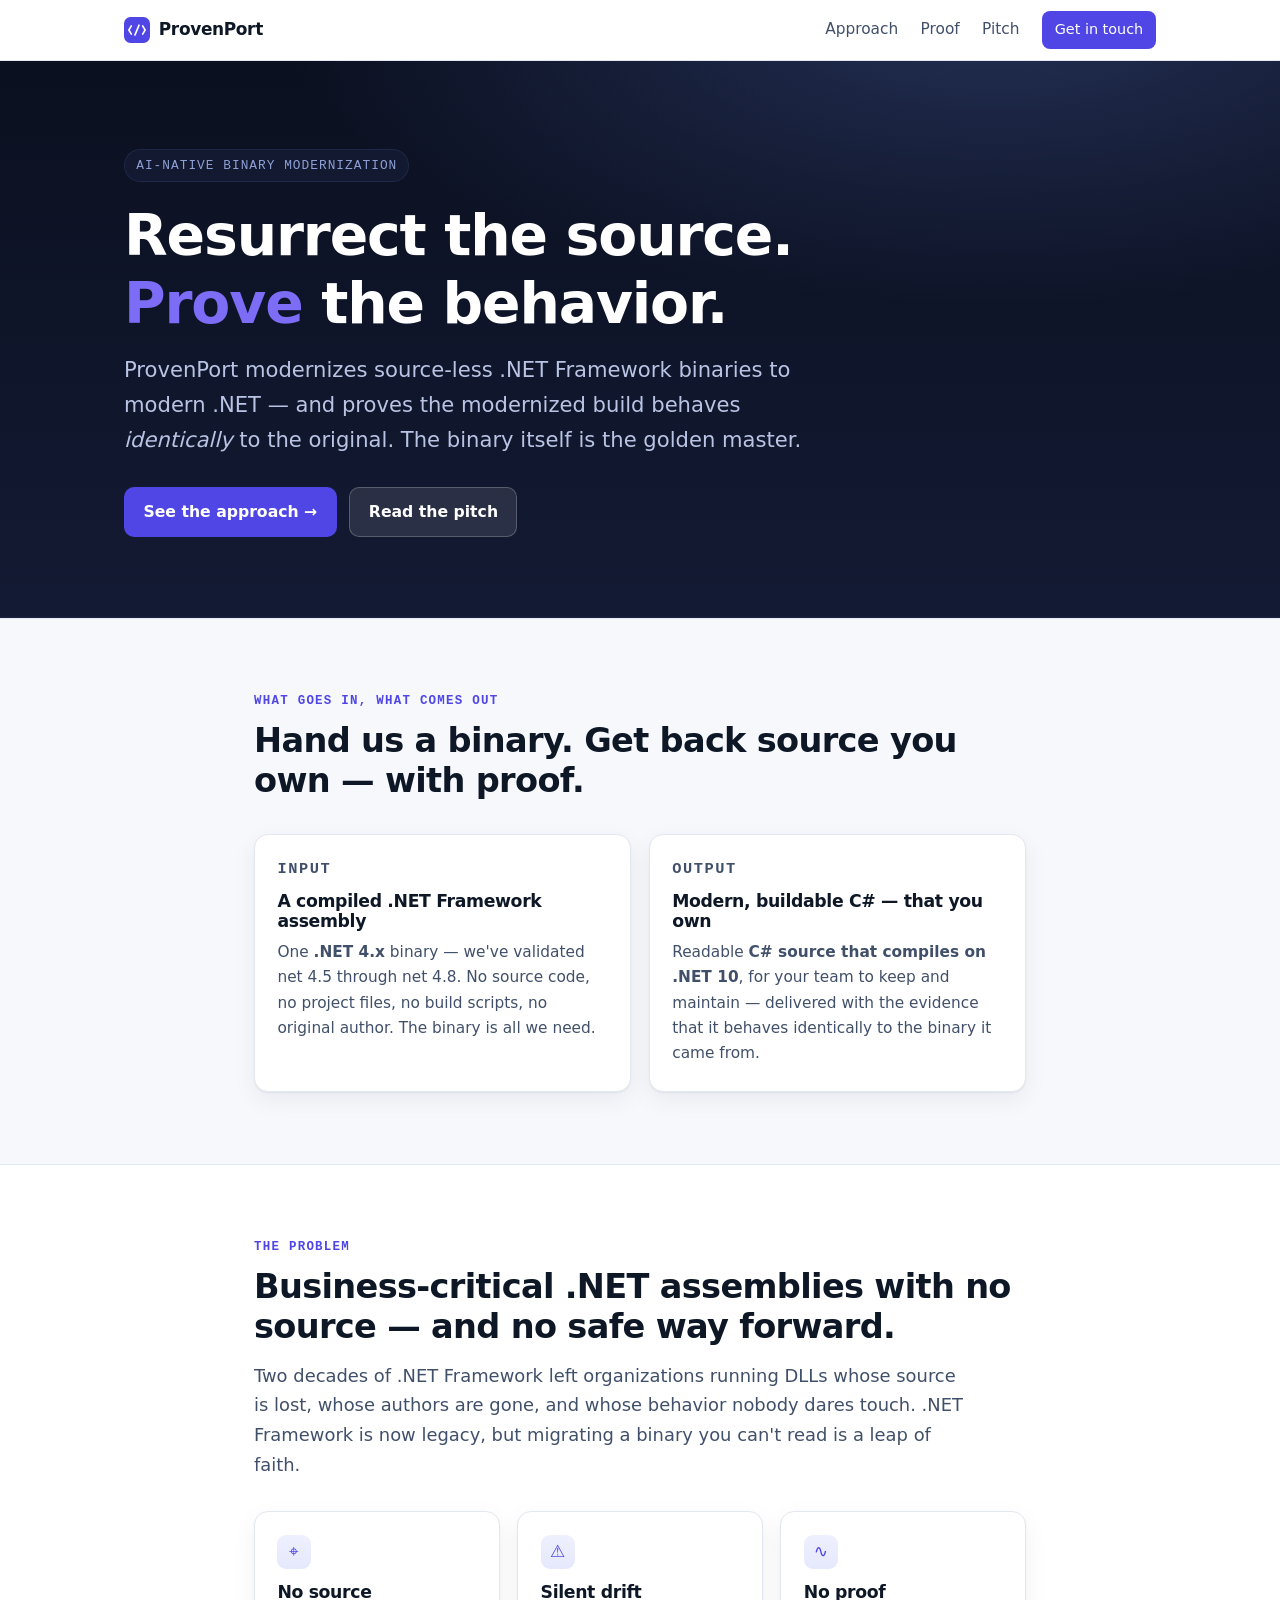
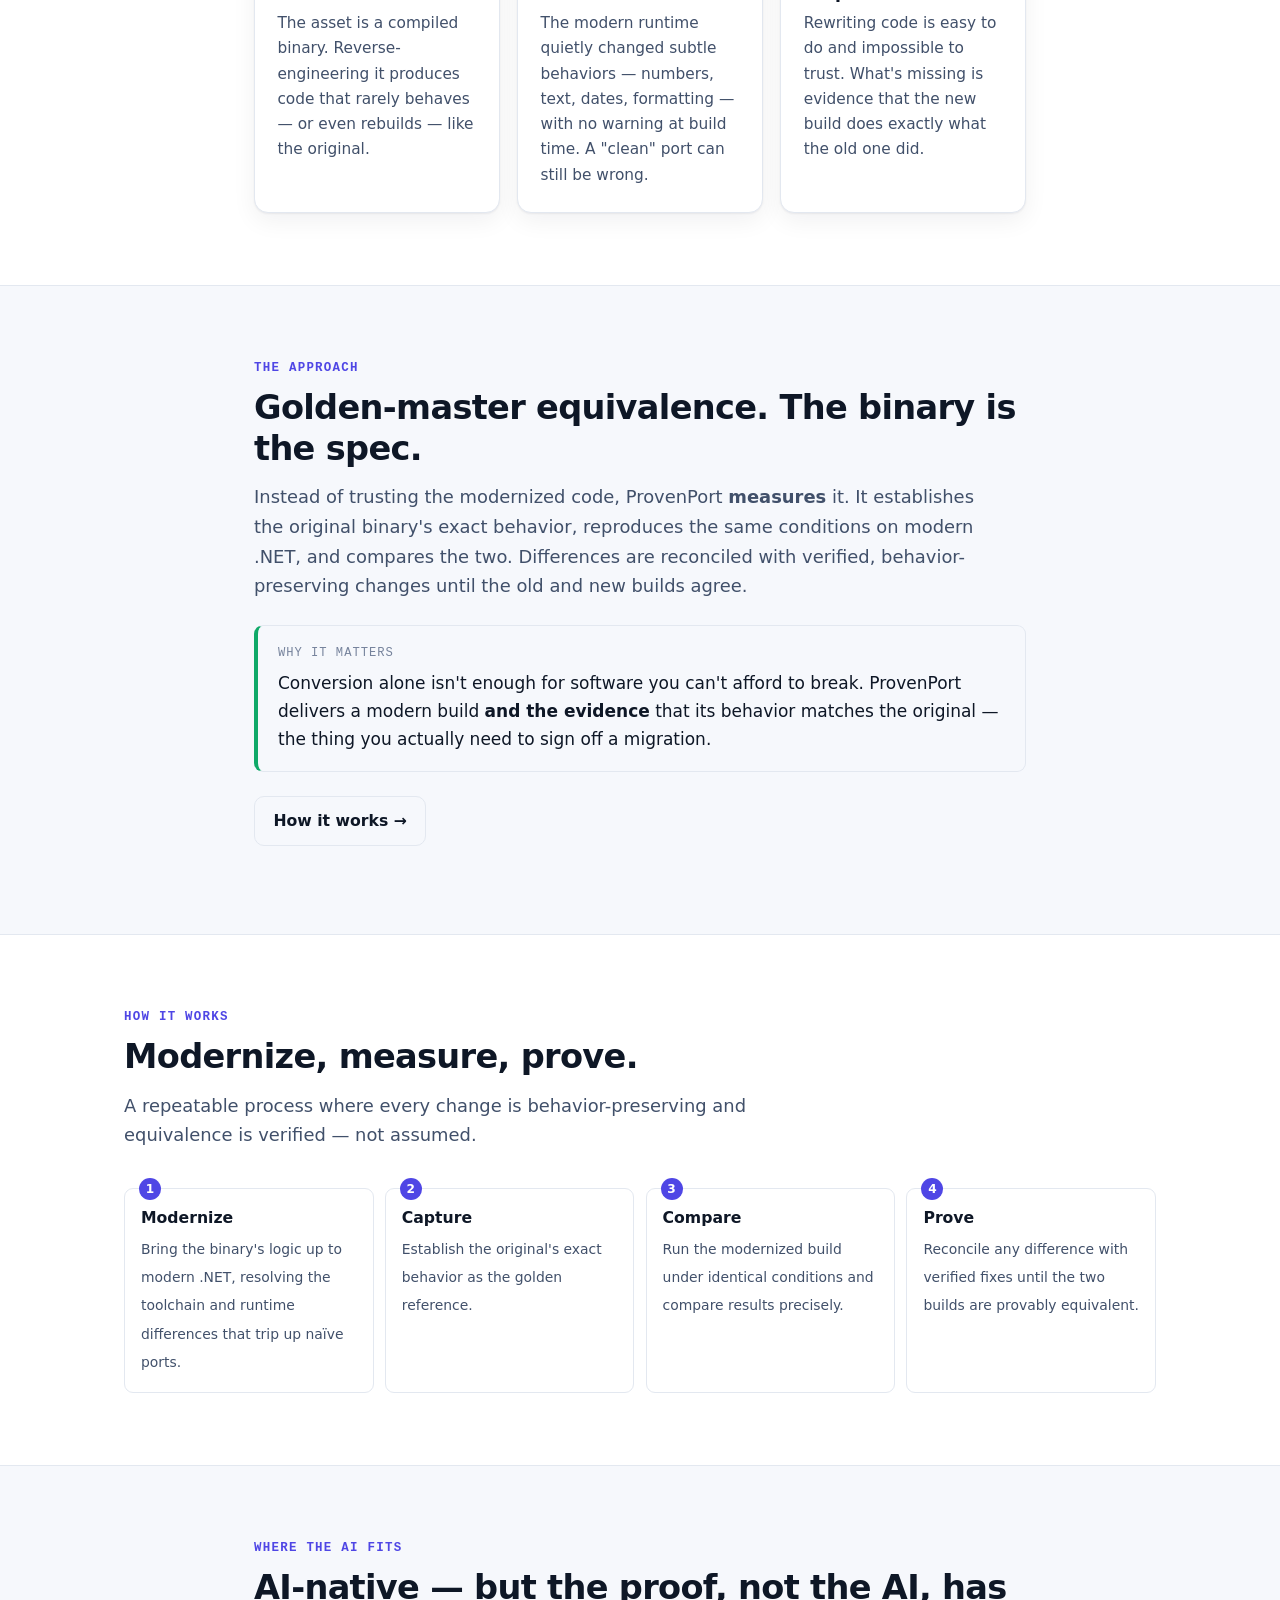
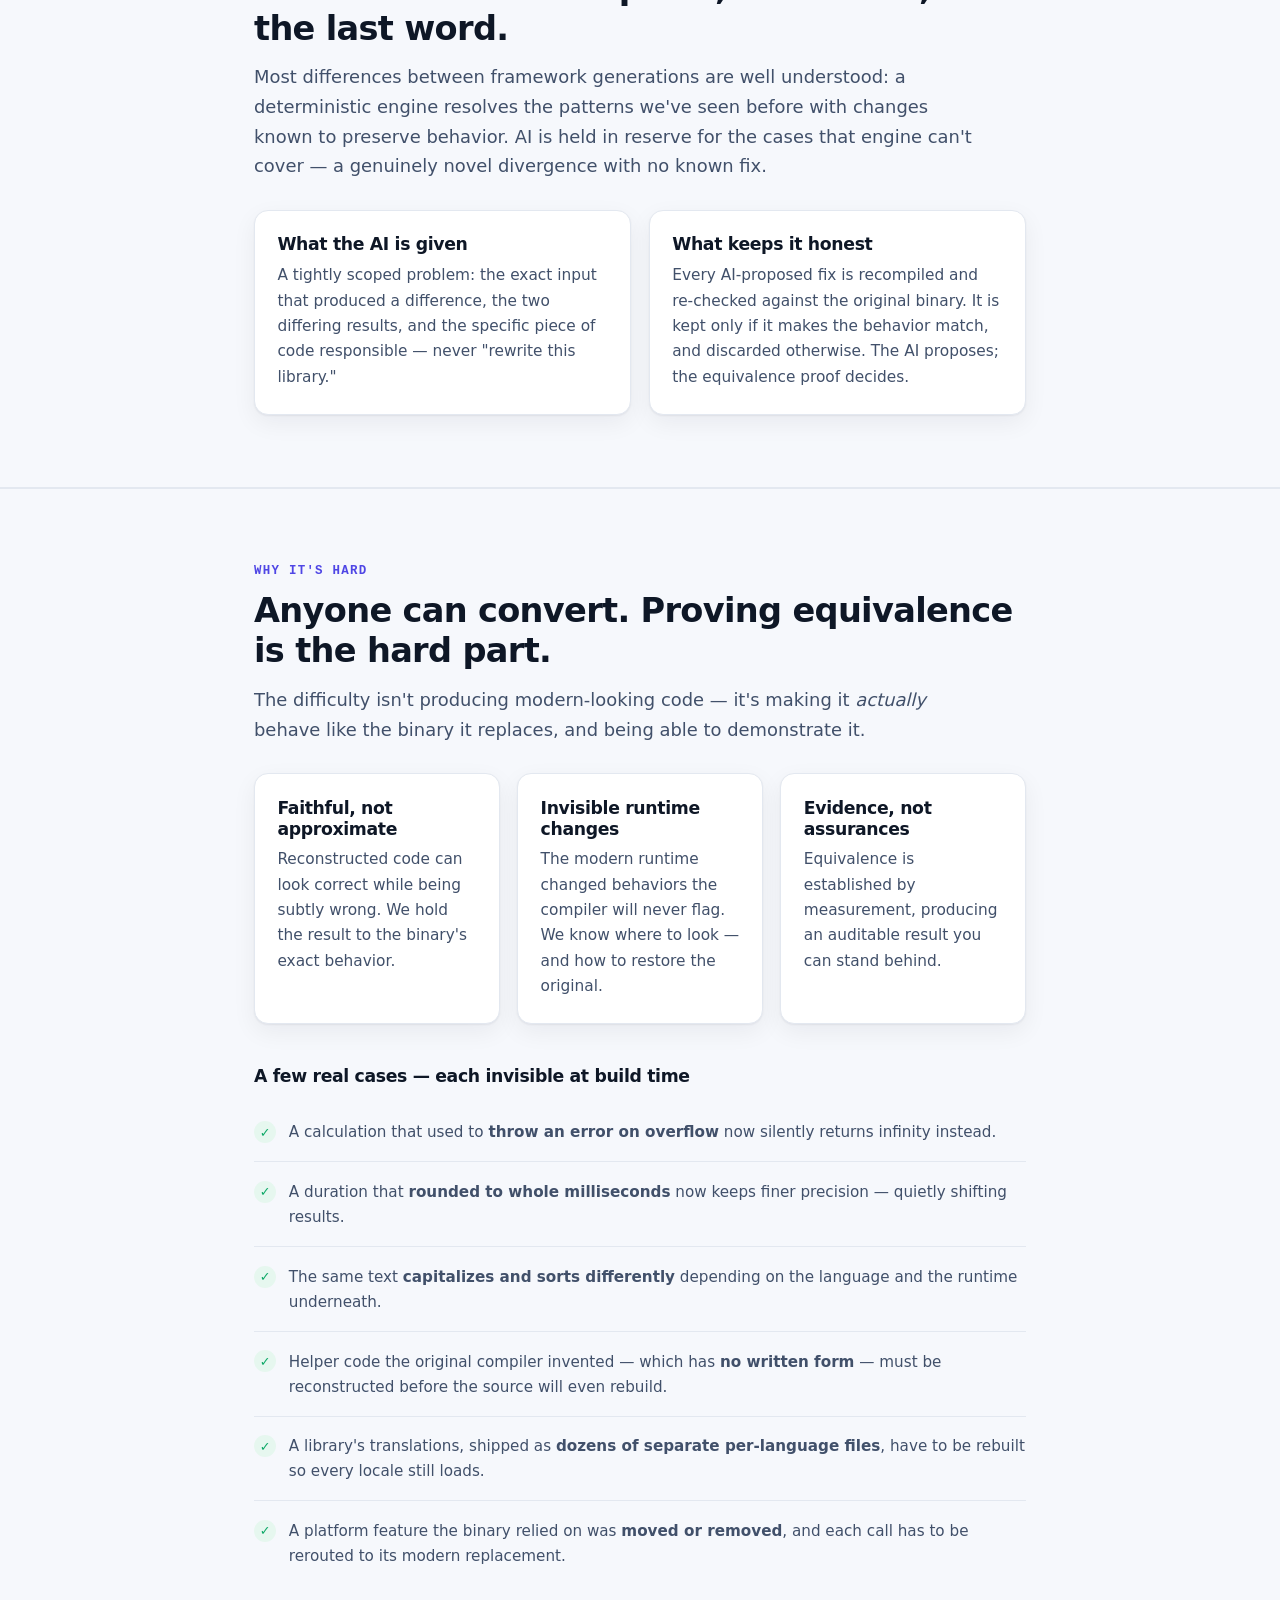
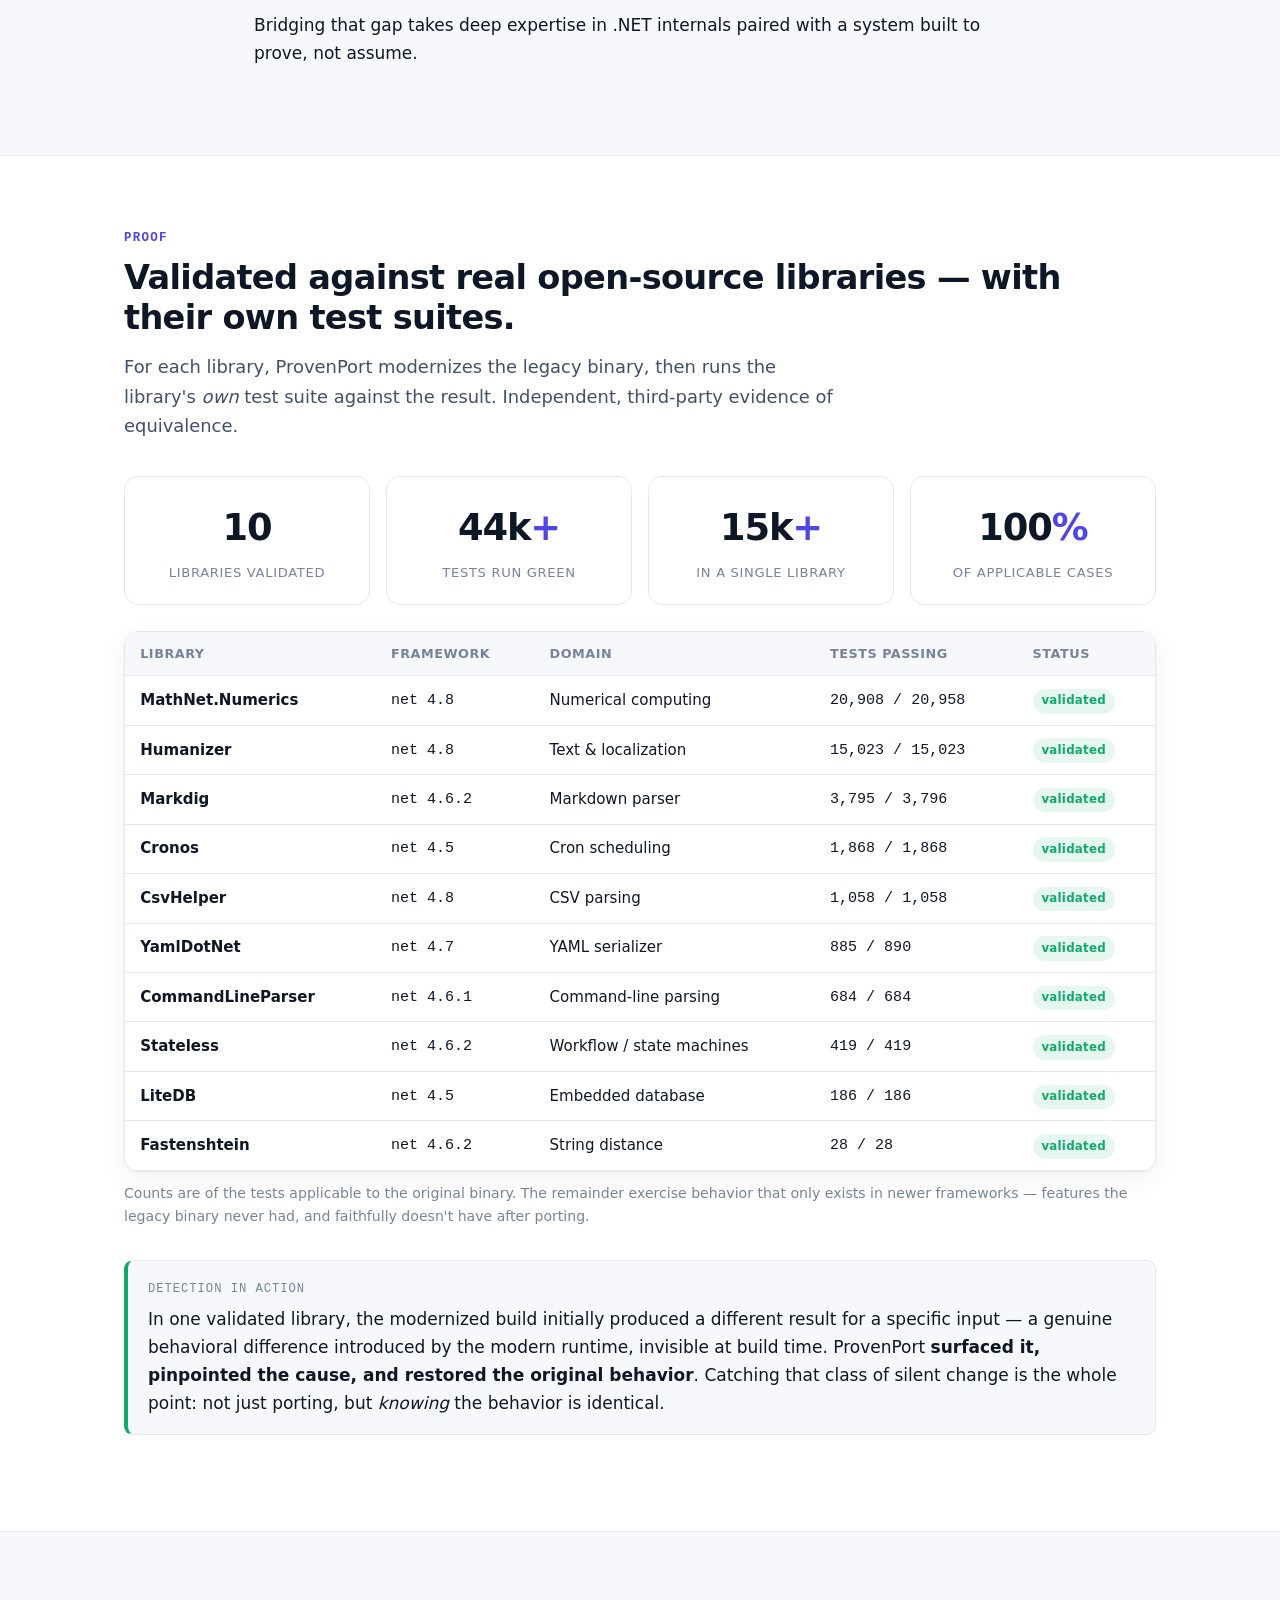
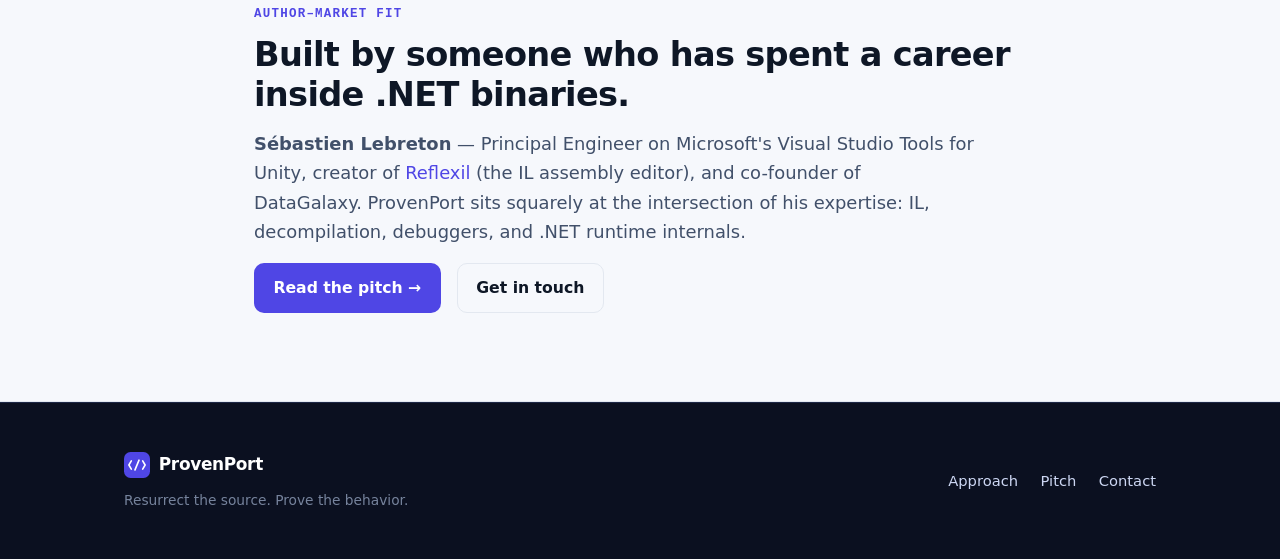
==== index.html @ 25e6a059 "Docs: explain input vs output, the AI's role, framework column, more 'why it's hard' examples - New " ====
<!DOCTYPE html>
<html lang="en">
<head>
<meta charset="utf-8">
<meta name="viewport" content="width=device-width, initial-scale=1">
<title>ProvenPort — modernize source-less .NET binaries, and prove the behavior</title>
<meta name="description" content="ProvenPort modernizes source-less .NET Framework binaries to modern .NET and proves the result behaves identically to the original — treating the binary as the golden master.">
<link rel="stylesheet" href="assets/style.css">
<link rel="icon" href="data:image/svg+xml,<svg xmlns='http://www.w3.org/2000/svg' viewBox='0 0 32 32'><rect width='32' height='32' rx='8' fill='%234f46e5'/><path d='M9 11l-3 5 3 5M23 11l3 5-3 5M13.5 22l5-12' stroke='white' stroke-width='2' fill='none' stroke-linecap='round' stroke-linejoin='round'/></svg>">
</head>
<body>

<nav class="nav"><div class="wrap nav-in">
  <a class="brand" href="index.html">
    <svg class="mark" viewBox="0 0 32 32" aria-hidden="true"><rect width="32" height="32" rx="8" fill="#4f46e5"/><path d="M9 11l-3 5 3 5M23 11l3 5-3 5M13.5 22l5-12" stroke="white" stroke-width="2" fill="none" stroke-linecap="round" stroke-linejoin="round"/></svg>
    ProvenPort
  </a>
  <div class="nav-links">
    <a href="approach.html" class="hide-sm">Approach</a>
    <a href="index.html#proof">Proof</a>
    <a href="pitch.html">Pitch</a>
    <a class="btn-sm" href="mailto:hello@provenport.ai">Get in touch</a>
  </div>
</div></nav>

<header class="hero"><div class="wrap">
  <span class="eyebrow">AI-native binary modernization</span>
  <h1>Resurrect the source.<br><span class="tag">Prove</span> the behavior.</h1>
  <p class="lede">ProvenPort modernizes source-less .NET Framework binaries to modern .NET — and proves the modernized build behaves <em>identically</em> to the original. The binary itself is the golden master.</p>
  <div class="cta">
    <a class="btn" href="approach.html">See the approach →</a>
    <a class="btn btn-ghost" href="pitch.html">Read the pitch</a>
  </div>
</div></header>

<!-- INPUT / OUTPUT -->
<section class="tint" id="io"><div class="wrap narrow">
  <p class="kicker">What goes in, what comes out</p>
  <h2>Hand us a binary. Get back source you own — with proof.</h2>
  <div class="grid cols-2" style="margin-top:2rem">
    <div class="card">
      <p class="kicker" style="margin:0 0 .5rem">Input</p>
      <h3>A compiled .NET Framework assembly</h3>
      <p>One <strong>.NET 4.x</strong> binary — we've validated net&nbsp;4.5 through net&nbsp;4.8. No source code, no project files, no build scripts, no original author. The binary is all we need.</p>
    </div>
    <div class="card">
      <p class="kicker" style="margin:0 0 .5rem">Output</p>
      <h3>Modern, buildable C# — that you own</h3>
      <p>Readable <strong>C# source that compiles on .NET&nbsp;10</strong>, for your team to keep and maintain — delivered with the evidence that it behaves identically to the binary it came from.</p>
    </div>
  </div>
</div></section>

<!-- PROBLEM -->
<section id="problem"><div class="wrap narrow">
  <p class="kicker">The problem</p>
  <h2>Business-critical .NET assemblies with no source — and no safe way forward.</h2>
  <p class="section-lede">Two decades of .NET Framework left organizations running DLLs whose source is lost, whose authors are gone, and whose behavior nobody dares touch. .NET Framework is now legacy, but migrating a binary you can't read is a leap of faith.</p>
  <div class="grid cols-3" style="margin-top:2rem">
    <div class="card"><div class="ic">⌖</div><h3>No source</h3><p>The asset is a compiled binary. Reverse-engineering it produces code that rarely behaves — or even rebuilds — like the original.</p></div>
    <div class="card"><div class="ic">⚠</div><h3>Silent drift</h3><p>The modern runtime quietly changed subtle behaviors — numbers, text, dates, formatting — with no warning at build time. A "clean" port can still be wrong.</p></div>
    <div class="card"><div class="ic">∿</div><h3>No proof</h3><p>Rewriting code is easy to do and impossible to trust. What's missing is evidence that the new build does exactly what the old one did.</p></div>
  </div>
</div></section>

<!-- APPROACH -->
<section class="tint" id="approach"><div class="wrap narrow">
  <p class="kicker">The approach</p>
  <h2>Golden-master equivalence. The binary is the spec.</h2>
  <p class="section-lede">Instead of trusting the modernized code, ProvenPort <strong>measures</strong> it. It establishes the original binary's exact behavior, reproduces the same conditions on modern .NET, and compares the two. Differences are reconciled with verified, behavior-preserving changes until the old and new builds agree.</p>
  <div class="callout proven">
    <div class="lbl">Why it matters</div>
    <p class="mb0">Conversion alone isn't enough for software you can't afford to break. ProvenPort delivers a modern build <strong>and the evidence</strong> that its behavior matches the original — the thing you actually need to sign off a migration.</p>
  </div>
  <p style="margin-top:1.4rem"><a class="btn secondary" href="approach.html">How it works →</a></p>
</div></section>

<!-- HOW IT WORKS (conceptual) -->
<section id="how"><div class="wrap">
  <p class="kicker">How it works</p>
  <h2>Modernize, measure, prove.</h2>
  <p class="section-lede">A repeatable process where every change is behavior-preserving and equivalence is verified — not assumed.</p>
  <div class="pipe" style="margin-top:2.4rem">
    <div class="step"><b>Modernize</b><span>Bring the binary's logic up to modern .NET, resolving the toolchain and runtime differences that trip up naïve ports.</span></div>
    <div class="step"><b>Capture</b><span>Establish the original's exact behavior as the golden reference.</span></div>
    <div class="step"><b>Compare</b><span>Run the modernized build under identical conditions and compare results precisely.</span></div>
    <div class="step"><b>Prove</b><span>Reconcile any difference with verified fixes until the two builds are provably equivalent.</span></div>
  </div>
</div></section>

<!-- WHERE AI FITS -->
<section class="tint" id="ai"><div class="wrap narrow">
  <p class="kicker">Where the AI fits</p>
  <h2>AI-native — but the proof, not the AI, has the last word.</h2>
  <p class="section-lede">Most differences between framework generations are well understood: a deterministic engine resolves the patterns we've seen before with changes known to preserve behavior. AI is held in reserve for the cases that engine can't cover — a genuinely novel divergence with no known fix.</p>
  <div class="grid cols-2" style="margin-top:1.8rem">
    <div class="card"><h3>What the AI is given</h3><p>A tightly scoped problem: the exact input that produced a difference, the two differing results, and the specific piece of code responsible — never "rewrite this library."</p></div>
    <div class="card"><h3>What keeps it honest</h3><p>Every AI-proposed fix is recompiled and re-checked against the original binary. It is kept only if it makes the behavior match, and discarded otherwise. The AI proposes; the equivalence proof decides.</p></div>
  </div>
</div></section>

<!-- WHY HARD -->
<section class="tint" id="edge"><div class="wrap narrow">
  <p class="kicker">Why it's hard</p>
  <h2>Anyone can convert. Proving equivalence is the hard part.</h2>
  <p class="section-lede">The difficulty isn't producing modern-looking code — it's making it <em>actually</em> behave like the binary it replaces, and being able to demonstrate it.</p>
  <div class="grid cols-3" style="margin-top:1.8rem">
    <div class="card"><h3>Faithful, not approximate</h3><p>Reconstructed code can look correct while being subtly wrong. We hold the result to the binary's exact behavior.</p></div>
    <div class="card"><h3>Invisible runtime changes</h3><p>The modern runtime changed behaviors the compiler will never flag. We know where to look — and how to restore the original.</p></div>
    <div class="card"><h3>Evidence, not assurances</h3><p>Equivalence is established by measurement, producing an auditable result you can stand behind.</p></div>
  </div>

  <h3 style="margin-top:2.6rem;font-size:1.08rem">A few real cases — each invisible at build time</h3>
  <div style="margin-top:1rem">
    <div class="feat"><div class="tick">✓</div><div><p>A calculation that used to <strong>throw an error on overflow</strong> now silently returns infinity instead.</p></div></div>
    <div class="feat"><div class="tick">✓</div><div><p>A duration that <strong>rounded to whole milliseconds</strong> now keeps finer precision — quietly shifting results.</p></div></div>
    <div class="feat"><div class="tick">✓</div><div><p>The same text <strong>capitalizes and sorts differently</strong> depending on the language and the runtime underneath.</p></div></div>
    <div class="feat"><div class="tick">✓</div><div><p>Helper code the original compiler invented — which has <strong>no written form</strong> — must be reconstructed before the source will even rebuild.</p></div></div>
    <div class="feat"><div class="tick">✓</div><div><p>A library's translations, shipped as <strong>dozens of separate per-language files</strong>, have to be rebuilt so every locale still loads.</p></div></div>
    <div class="feat"><div class="tick">✓</div><div><p>A platform feature the binary relied on was <strong>moved or removed</strong>, and each call has to be rerouted to its modern replacement.</p></div></div>
  </div>

  <p style="margin-top:1.6rem">Bridging that gap takes deep expertise in .NET internals paired with a system built to prove, not assume.</p>
</div></section>

<!-- PROOF -->
<section id="proof"><div class="wrap">
  <p class="kicker">Proof</p>
  <h2>Validated against real open-source libraries — with their own test suites.</h2>
  <p class="section-lede">For each library, ProvenPort modernizes the legacy binary, then runs the library's <em>own</em> test suite against the result. Independent, third-party evidence of equivalence.</p>

  <div class="stats" style="margin:2.2rem 0 1.6rem">
    <div class="stat"><div class="n">10</div><div class="l">libraries validated</div></div>
    <div class="stat"><div class="n">44k<span class="u">+</span></div><div class="l">tests run green</div></div>
    <div class="stat"><div class="n">15k<span class="u">+</span></div><div class="l">in a single library</div></div>
    <div class="stat"><div class="n">100<span class="u">%</span></div><div class="l">of applicable cases</div></div>
  </div>

  <div class="table-wrap">
    <table>
      <thead><tr><th>Library</th><th>Framework</th><th>Domain</th><th>Tests passing</th><th>Status</th></tr></thead>
      <tbody>
        <tr><td><b>MathNet.Numerics</b></td><td class="num">net 4.8</td><td>Numerical computing</td><td class="num">20,908 / 20,958</td><td><span class="badge ok">validated</span></td></tr>
        <tr><td><b>Humanizer</b></td><td class="num">net 4.8</td><td>Text &amp; localization</td><td class="num">15,023 / 15,023</td><td><span class="badge ok">validated</span></td></tr>
        <tr><td><b>Markdig</b></td><td class="num">net 4.6.2</td><td>Markdown parser</td><td class="num">3,795 / 3,796</td><td><span class="badge ok">validated</span></td></tr>
        <tr><td><b>Cronos</b></td><td class="num">net 4.5</td><td>Cron scheduling</td><td class="num">1,868 / 1,868</td><td><span class="badge ok">validated</span></td></tr>
        <tr><td><b>CsvHelper</b></td><td class="num">net 4.8</td><td>CSV parsing</td><td class="num">1,058 / 1,058</td><td><span class="badge ok">validated</span></td></tr>
        <tr><td><b>YamlDotNet</b></td><td class="num">net 4.7</td><td>YAML serializer</td><td class="num">885 / 890</td><td><span class="badge ok">validated</span></td></tr>
        <tr><td><b>CommandLineParser</b></td><td class="num">net 4.6.1</td><td>Command-line parsing</td><td class="num">684 / 684</td><td><span class="badge ok">validated</span></td></tr>
        <tr><td><b>Stateless</b></td><td class="num">net 4.6.2</td><td>Workflow / state machines</td><td class="num">419 / 419</td><td><span class="badge ok">validated</span></td></tr>
        <tr><td><b>LiteDB</b></td><td class="num">net 4.5</td><td>Embedded database</td><td class="num">186 / 186</td><td><span class="badge ok">validated</span></td></tr>
        <tr><td><b>Fastenshtein</b></td><td class="num">net 4.6.2</td><td>String distance</td><td class="num">28 / 28</td><td><span class="badge ok">validated</span></td></tr>
      </tbody>
    </table>
  </div>
  <p class="muted" style="font-size:.88rem;margin-top:.7rem">Counts are of the tests applicable to the original binary. The remainder exercise behavior that only exists in newer frameworks — features the legacy binary never had, and faithfully doesn't have after porting.</p>

  <div class="callout proven" style="margin-top:2rem">
    <div class="lbl">Detection in action</div>
    <p class="mb0">In one validated library, the modernized build initially produced a different result for a specific input — a genuine behavioral difference introduced by the modern runtime, invisible at build time. ProvenPort <strong>surfaced it, pinpointed the cause, and restored the original behavior</strong>. Catching that class of silent change is the whole point: not just porting, but <em>knowing</em> the behavior is identical.</p>
  </div>
</div></section>

<!-- AUTHOR -->
<section class="tint" id="author"><div class="wrap narrow">
  <p class="kicker">Author–market fit</p>
  <h2>Built by someone who has spent a career inside .NET binaries.</h2>
  <p class="section-lede"><strong>Sébastien Lebreton</strong> — Principal Engineer on Microsoft's Visual Studio Tools for Unity, creator of <a href="https://github.com/sailro/Reflexil">Reflexil</a> (the IL assembly editor), and co-founder of DataGalaxy. ProvenPort sits squarely at the intersection of his expertise: IL, decompilation, debuggers, and .NET runtime internals.</p>
  <p><a class="btn" href="pitch.html">Read the pitch →</a> &nbsp; <a class="btn secondary" href="mailto:hello@provenport.ai">Get in touch</a></p>
</div></section>

<footer><div class="wrap foot-in">
  <div>
    <a class="brand" href="index.html"><svg class="mark" viewBox="0 0 32 32" aria-hidden="true"><rect width="32" height="32" rx="8" fill="#4f46e5"/><path d="M9 11l-3 5 3 5M23 11l3 5-3 5M13.5 22l5-12" stroke="white" stroke-width="2" fill="none" stroke-linecap="round" stroke-linejoin="round"/></svg>ProvenPort</a>
    <p class="muted" style="margin:.6rem 0 0;font-size:.86rem">Resurrect the source. Prove the behavior.</p>
  </div>
  <div style="display:flex;gap:1.4rem">
    <a href="approach.html">Approach</a>
    <a href="pitch.html">Pitch</a>
    <a href="mailto:hello@provenport.ai">Contact</a>
  </div>
</div></footer>

</body>
</html>
---- assets/style.css ----
/* ProvenPort — static site design system. No external dependencies. */
:root {
  --ink: #0e1726;
  --ink-soft: #41506a;
  --ink-faint: #76839c;
  --line: #e3e8f0;
  --bg: #ffffff;
  --bg-tint: #f6f8fc;
  --bg-deep: #0b1020;
  --bg-deep-2: #131a33;
  --brand: #4f46e5;
  --brand-2: #7c6cf6;
  --proven: #0fa968;
  --proven-soft: #e6f7ef;
  --warn: #b9701b;
  --radius: 14px;
  --radius-sm: 9px;
  --maxw: 1080px;
  --mono: ui-monospace, "SFMono-Regular", "SF Mono", Menlo, Consolas, "Liberation Mono", monospace;
  --sans: system-ui, -apple-system, "Segoe UI", Roboto, Helvetica, Arial, sans-serif;
  --shadow: 0 1px 2px rgba(14,23,38,.06), 0 8px 24px rgba(14,23,38,.06);
}

* { box-sizing: border-box; }
html { scroll-behavior: smooth; -webkit-text-size-adjust: 100%; }
body {
  margin: 0; background: var(--bg); color: var(--ink);
  font-family: var(--sans); font-size: 17px; line-height: 1.65;
  -webkit-font-smoothing: antialiased; text-rendering: optimizeLegibility;
}
a { color: var(--brand); text-decoration: none; }
a:hover { text-decoration: underline; }
h1, h2, h3, h4 { line-height: 1.2; letter-spacing: -.02em; color: var(--ink); }
h2 { font-size: clamp(1.5rem, 3.2vw, 2.1rem); margin: 0 0 .4em; }
h3 { font-size: 1.22rem; margin: 2rem 0 .5em; }
p { margin: 0 0 1rem; }
code { font-family: var(--mono); font-size: .9em; background: var(--bg-tint); padding: .12em .4em; border-radius: 6px; border: 1px solid var(--line); }
pre { font-family: var(--mono); background: var(--bg-deep); color: #dce3f7; padding: 1.1rem 1.25rem; border-radius: var(--radius-sm); overflow-x: auto; font-size: .86rem; line-height: 1.6; }
pre code { background: none; border: none; padding: 0; color: inherit; }
hr { border: none; border-top: 1px solid var(--line); margin: 3rem 0; }
.wrap { max-width: var(--maxw); margin: 0 auto; padding: 0 24px; }
.narrow { max-width: 820px; }

/* Nav */
.nav {
  position: sticky; top: 0; z-index: 50; background: rgba(255,255,255,.86);
  backdrop-filter: saturate(180%) blur(10px); border-bottom: 1px solid var(--line);
}
.nav-in { display: flex; align-items: center; gap: 1.5rem; height: 60px; }
.brand { display: flex; align-items: center; gap: .55rem; font-weight: 700; letter-spacing: -.02em; color: var(--ink); font-size: 1.06rem; }
.brand:hover { text-decoration: none; }
.brand .mark { width: 26px; height: 26px; flex: none; }
.nav-links { margin-left: auto; display: flex; gap: 1.4rem; align-items: center; font-size: .96rem; }
.nav-links a { color: var(--ink-soft); font-weight: 500; }
.nav-links a:hover { color: var(--ink); text-decoration: none; }
.nav-links .btn-sm { color: #fff; }
@media (max-width: 720px) { .nav-links a.hide-sm { display: none; } }

/* Buttons */
.btn { display: inline-flex; align-items: center; gap: .5rem; background: var(--brand); color: #fff; font-weight: 600; font-size: .98rem; padding: .7rem 1.15rem; border-radius: 10px; border: 1px solid transparent; transition: transform .08s ease, box-shadow .2s; }
.btn:hover { text-decoration: none; transform: translateY(-1px); box-shadow: 0 6px 18px rgba(79,70,229,.32); }
.btn.secondary { background: transparent; color: var(--ink); border-color: var(--line); }
.btn.secondary:hover { box-shadow: var(--shadow); }
.btn-sm { padding: .42rem .8rem; font-size: .9rem; border-radius: 8px; background: var(--brand); color: #fff; font-weight: 600; }
.btn-ghost { background: rgba(255,255,255,.1); border: 1px solid rgba(255,255,255,.22); color: #fff; }
.btn-ghost:hover { background: rgba(255,255,255,.18); }

/* Hero */
.hero { background: radial-gradient(1200px 500px at 78% -10%, #243056 0%, transparent 60%), linear-gradient(180deg, var(--bg-deep) 0%, var(--bg-deep-2) 100%); color: #e8edfb; padding: 5.5rem 0 5rem; border-bottom: 1px solid #1d2745; }
.hero h1 { color: #fff; font-size: clamp(2.2rem, 5.4vw, 3.55rem); margin: 0 0 1rem; }
.hero .lede { font-size: clamp(1.05rem, 2.3vw, 1.32rem); color: #b9c4e4; max-width: 680px; margin: 0 0 1.8rem; }
.hero .cta { display: flex; gap: .8rem; flex-wrap: wrap; }
.eyebrow { display: inline-block; font-family: var(--mono); font-size: .8rem; letter-spacing: .08em; text-transform: uppercase; color: #8ea0d6; border: 1px solid #2b386180; background: #18203c80; padding: .3rem .7rem; border-radius: 100px; margin-bottom: 1.2rem; }
.hero .tag { color: var(--brand-2); }

/* Sections */
section { padding: 4.5rem 0; }
section.tint { background: var(--bg-tint); border-top: 1px solid var(--line); border-bottom: 1px solid var(--line); }
.kicker { font-family: var(--mono); font-size: .78rem; letter-spacing: .1em; text-transform: uppercase; color: var(--brand); margin: 0 0 .6rem; font-weight: 600; }
.section-lede { font-size: 1.12rem; color: var(--ink-soft); max-width: 720px; }

/* Cards / grids */
.grid { display: grid; gap: 1.1rem; }
.grid.cols-2 { grid-template-columns: repeat(2, 1fr); }
.grid.cols-3 { grid-template-columns: repeat(3, 1fr); }
.grid.cols-4 { grid-template-columns: repeat(4, 1fr); }
@media (max-width: 860px) { .grid.cols-3, .grid.cols-4 { grid-template-columns: repeat(2, 1fr); } }
@media (max-width: 600px) { .grid.cols-2, .grid.cols-3, .grid.cols-4 { grid-template-columns: 1fr; } }
.card { background: var(--bg); border: 1px solid var(--line); border-radius: var(--radius); padding: 1.4rem 1.4rem 1.5rem; box-shadow: var(--shadow); }
.card h3 { margin: .1rem 0 .5rem; font-size: 1.08rem; }
.card p { color: var(--ink-soft); font-size: .96rem; margin: 0; }
.card .ic { width: 34px; height: 34px; border-radius: 9px; display: grid; place-items: center; background: linear-gradient(180deg, #eef0fe, #e6e9fd); color: var(--brand); margin-bottom: .85rem; }

/* Stat figures */
.stats { display: grid; grid-template-columns: repeat(4, 1fr); gap: 1rem; }
@media (max-width: 720px) { .stats { grid-template-columns: repeat(2, 1fr); } }
.stat { text-align: center; padding: 1.3rem .6rem; border: 1px solid var(--line); border-radius: var(--radius); background: var(--bg); }
.stat .n { font-size: clamp(1.7rem, 4vw, 2.3rem); font-weight: 800; letter-spacing: -.03em; color: var(--ink); }
.stat .n .u { color: var(--brand); }
.stat .l { font-size: .82rem; color: var(--ink-faint); text-transform: uppercase; letter-spacing: .05em; margin-top: .2rem; }

/* Tables */
.table-wrap { overflow-x: auto; border: 1px solid var(--line); border-radius: var(--radius); box-shadow: var(--shadow); }
table { border-collapse: collapse; width: 100%; font-size: .94rem; background: var(--bg); }
th, td { text-align: left; padding: .7rem .95rem; border-bottom: 1px solid var(--line); }
th { background: var(--bg-tint); font-size: .8rem; text-transform: uppercase; letter-spacing: .04em; color: var(--ink-faint); font-weight: 600; }
tbody tr:last-child td { border-bottom: none; }
td.num { font-family: var(--mono); white-space: nowrap; }

/* Badges */
.badge { display: inline-block; font-size: .74rem; font-weight: 600; padding: .16rem .55rem; border-radius: 100px; letter-spacing: .02em; }
.badge.ok { background: var(--proven-soft); color: var(--proven); }
.badge.mid { background: #fff3e3; color: var(--warn); }
.badge.mit { background: #eef0fe; color: var(--brand); }

/* Pipeline steps */
.pipe { display: grid; grid-template-columns: repeat(4, 1fr); gap: .7rem; counter-reset: step; }
@media (max-width: 860px) { .pipe { grid-template-columns: repeat(2, 1fr); } }
@media (max-width: 460px) { .pipe { grid-template-columns: 1fr; } }
.pipe .step { position: relative; border: 1px solid var(--line); border-radius: var(--radius-sm); padding: 1rem 1rem 1.1rem; background: var(--bg); }
.pipe .step b { display: block; font-size: .98rem; margin-bottom: .2rem; }
.pipe .step span { font-size: .87rem; color: var(--ink-soft); }
.pipe .step::before { counter-increment: step; content: counter(step); position: absolute; top: -11px; left: 14px; width: 22px; height: 22px; background: var(--brand); color: #fff; border-radius: 50%; font-size: .76rem; font-weight: 700; display: grid; place-items: center; }

/* Feature list */
.feat { display: flex; gap: .8rem; padding: 1rem 0; border-bottom: 1px solid var(--line); }
.feat:last-child { border-bottom: none; }
.feat .tick { flex: none; width: 22px; height: 22px; border-radius: 50%; background: var(--proven-soft); color: var(--proven); display: grid; place-items: center; font-size: .8rem; margin-top: .15rem; }
.feat b { display: block; }
.feat p { margin: .1rem 0 0; color: var(--ink-soft); font-size: .95rem; }
.feat code { font-size: .82em; }

/* Callout */
.callout { border: 1px solid var(--line); border-left: 4px solid var(--brand); background: var(--bg-tint); border-radius: var(--radius-sm); padding: 1.1rem 1.25rem; margin: 1.5rem 0; }
.callout.proven { border-left-color: var(--proven); }
.callout .lbl { font-family: var(--mono); font-size: .76rem; letter-spacing: .08em; text-transform: uppercase; color: var(--ink-faint); margin-bottom: .35rem; }

/* Docs layout */
.doc { display: grid; grid-template-columns: 230px 1fr; gap: 3rem; align-items: start; }
@media (max-width: 900px) { .doc { grid-template-columns: 1fr; } .toc { display: none; } }
.toc { position: sticky; top: 76px; font-size: .92rem; }
.toc b { display: block; font-size: .76rem; text-transform: uppercase; letter-spacing: .08em; color: var(--ink-faint); margin: 0 0 .6rem; }
.toc a { display: block; color: var(--ink-soft); padding: .26rem 0; border-left: 2px solid var(--line); padding-left: .8rem; margin-left: -2px; }
.toc a:hover { color: var(--brand); border-left-color: var(--brand); text-decoration: none; }
.doc-body { min-width: 0; }
.doc-body h2 { margin-top: 3rem; padding-top: .4rem; scroll-margin-top: 76px; }
.doc-body h2:first-child { margin-top: 0; }
.doc-body ul, .doc-body ol { padding-left: 1.2rem; }
.doc-body li { margin: .35rem 0; }

/* Pitch */
.pitch-grid { display: grid; grid-template-columns: 1fr 1fr; gap: 1.1rem; }
@media (max-width: 760px) { .pitch-grid { grid-template-columns: 1fr; } }
.big-quote { font-size: clamp(1.3rem, 3.2vw, 1.8rem); font-weight: 600; letter-spacing: -.02em; line-height: 1.35; }

/* Footer */
footer { background: var(--bg-deep); color: #aab6d6; padding: 3rem 0; font-size: .92rem; border-top: 1px solid #1d2745; }
footer a { color: #cdd7f3; }
footer .foot-in { display: flex; flex-wrap: wrap; gap: 1.5rem; align-items: center; justify-content: space-between; }
footer .brand { color: #fff; }
.muted { color: var(--ink-faint); }
.mono { font-family: var(--mono); }
.center { text-align: center; }
.mt0 { margin-top: 0; } .mb0 { margin-bottom: 0; }
.lead-row { display: flex; gap: 1rem; flex-wrap: wrap; align-items: baseline; justify-content: space-between; }
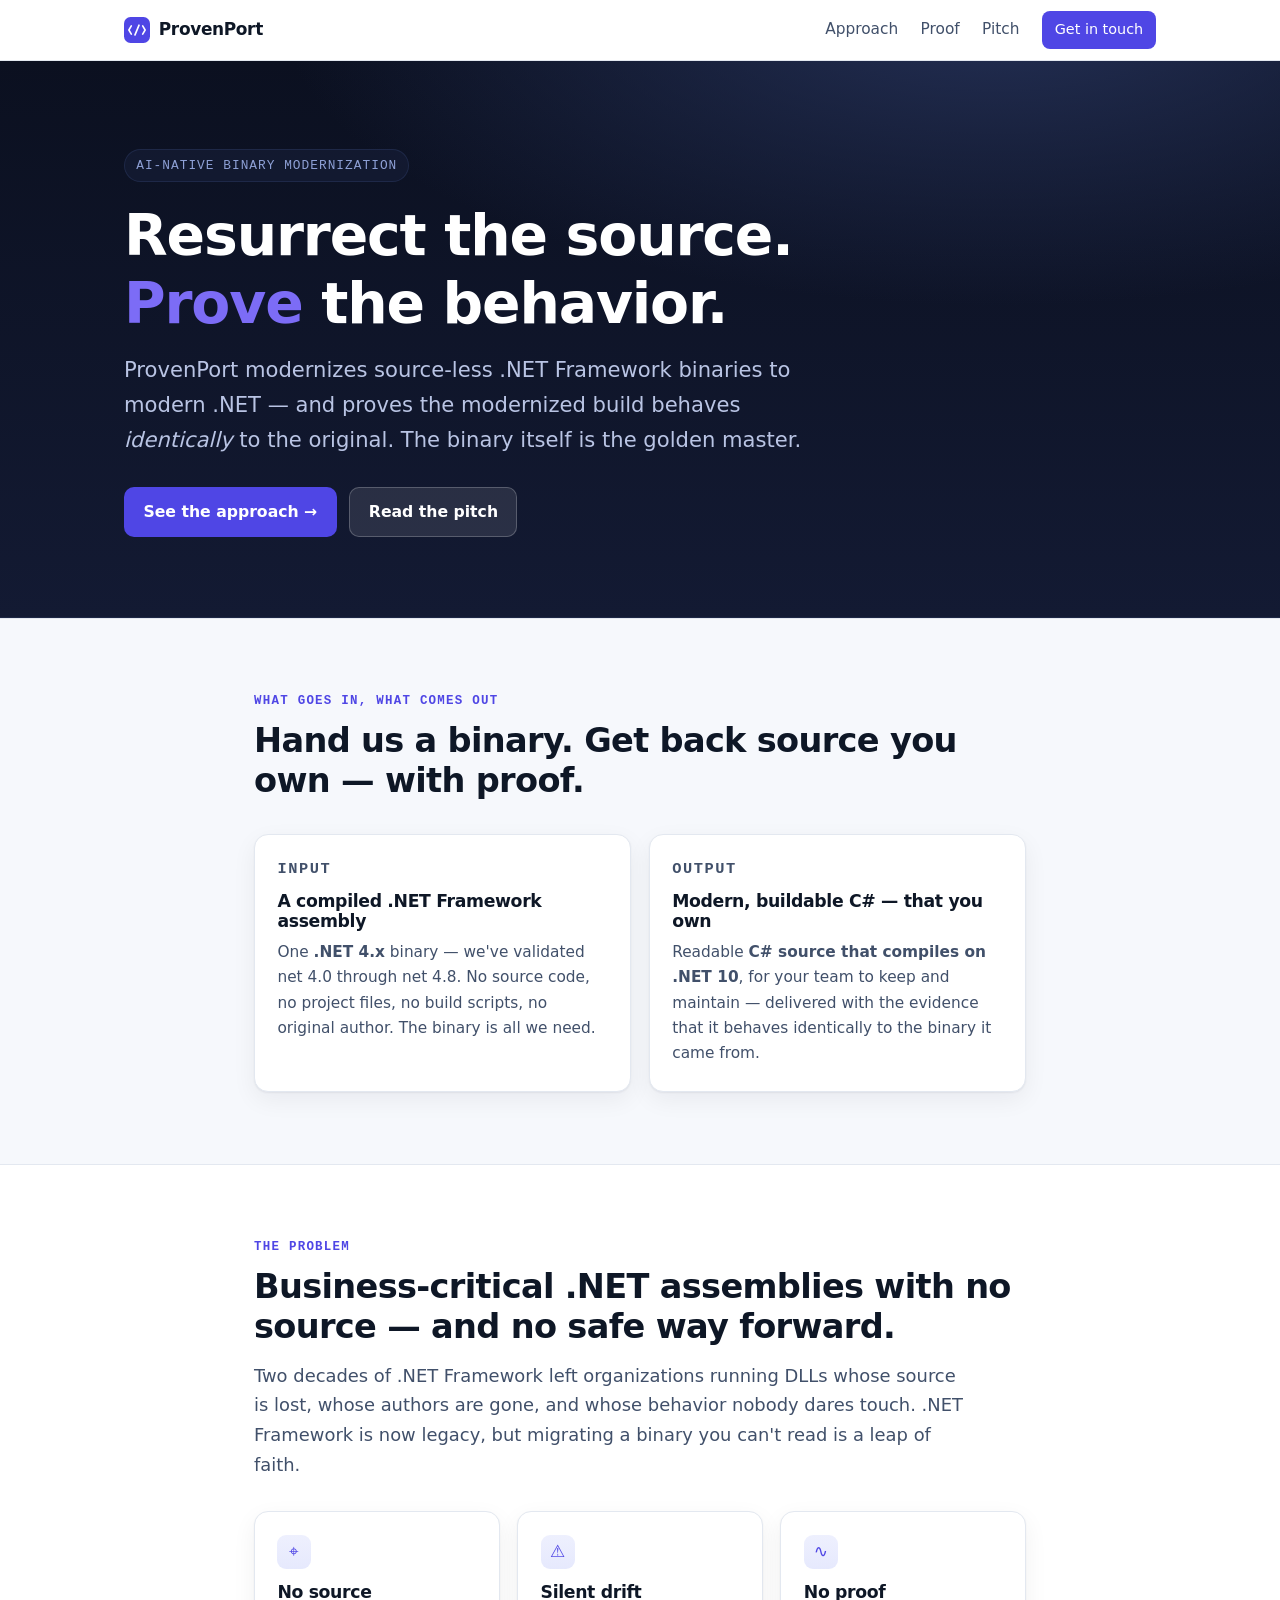
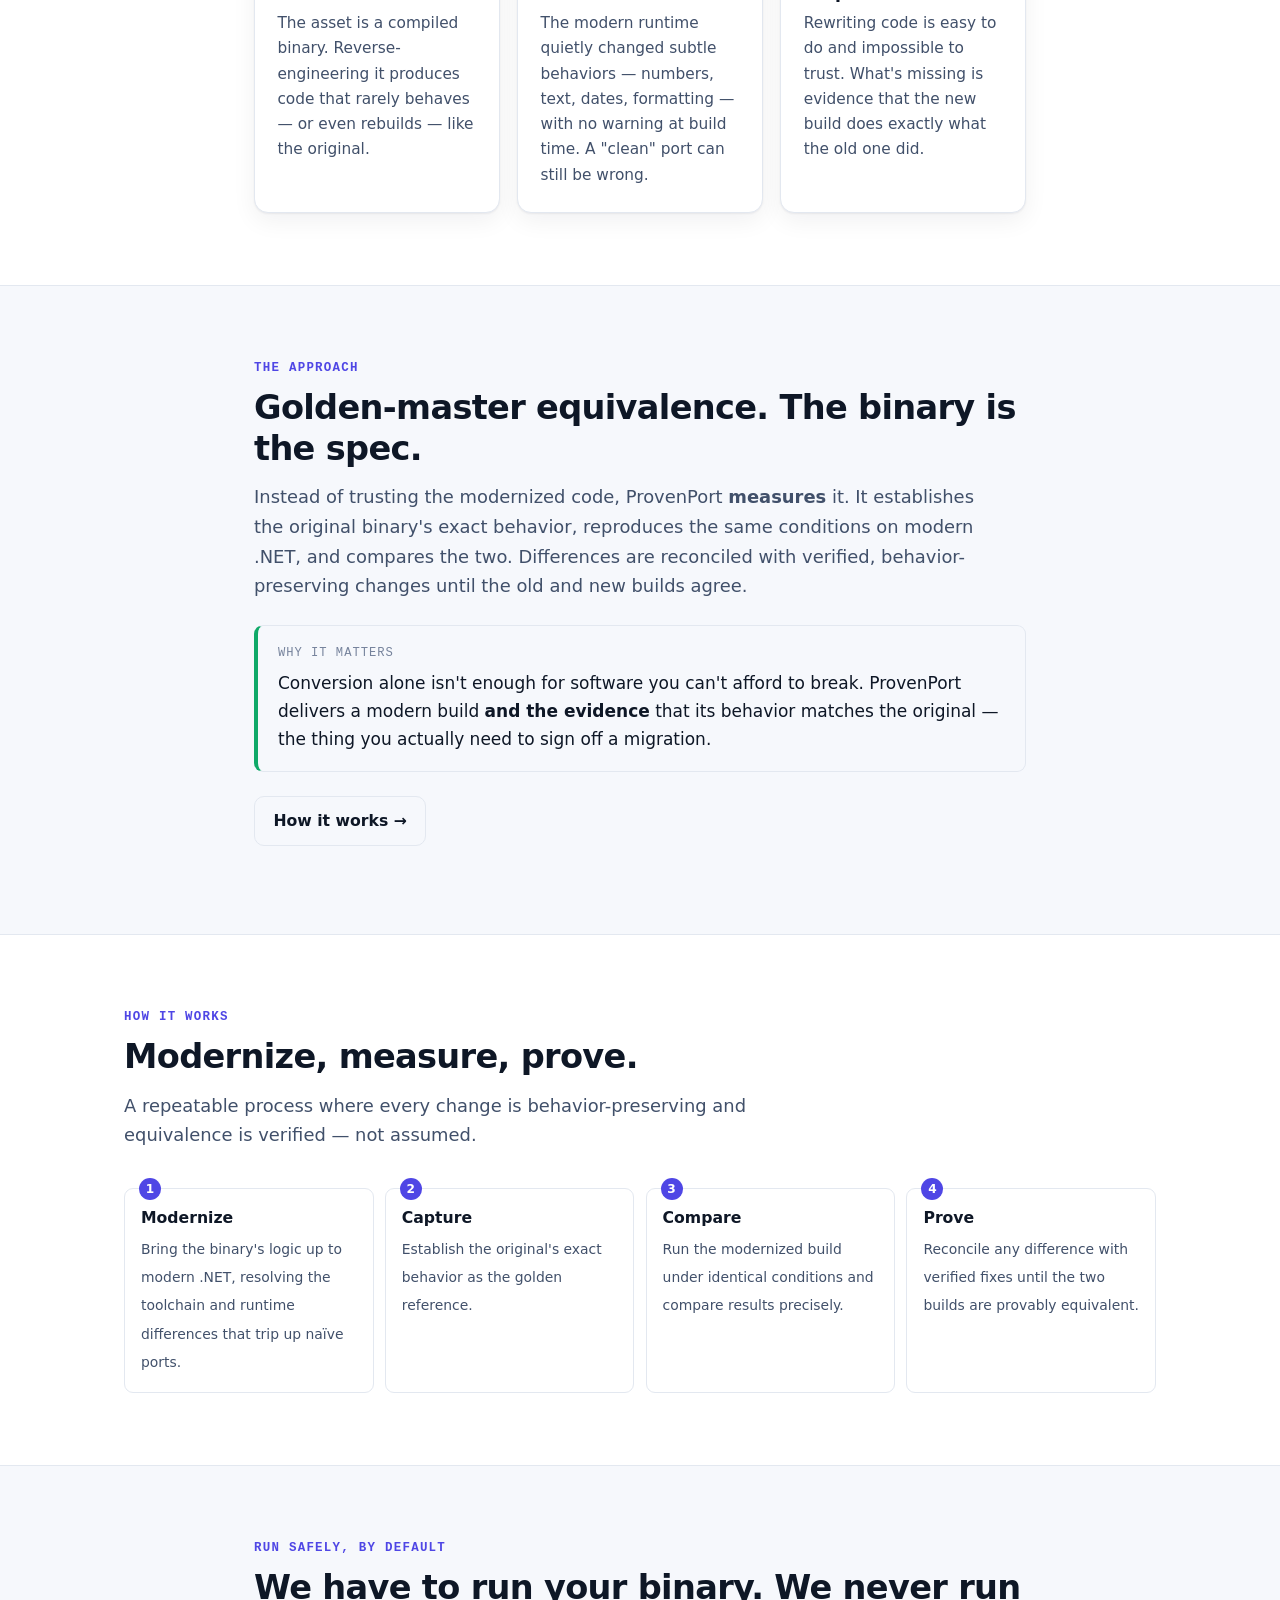
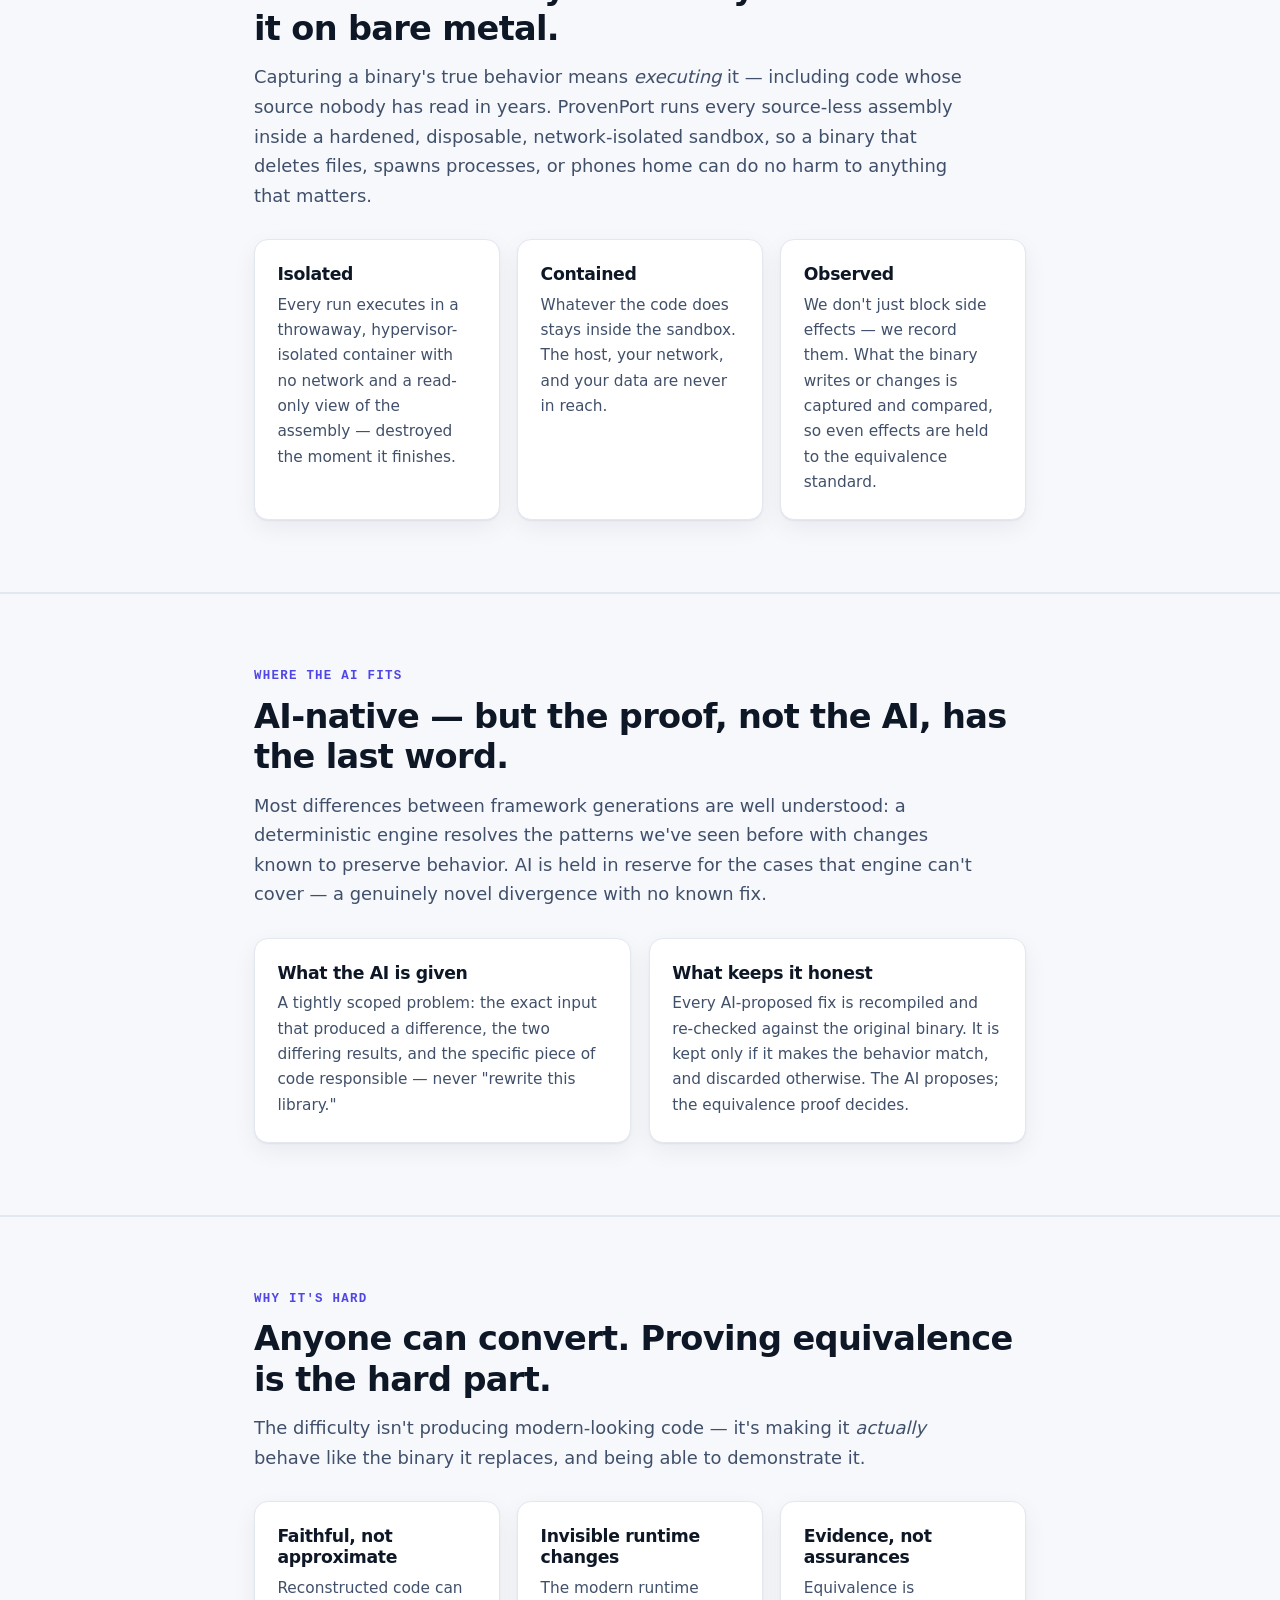
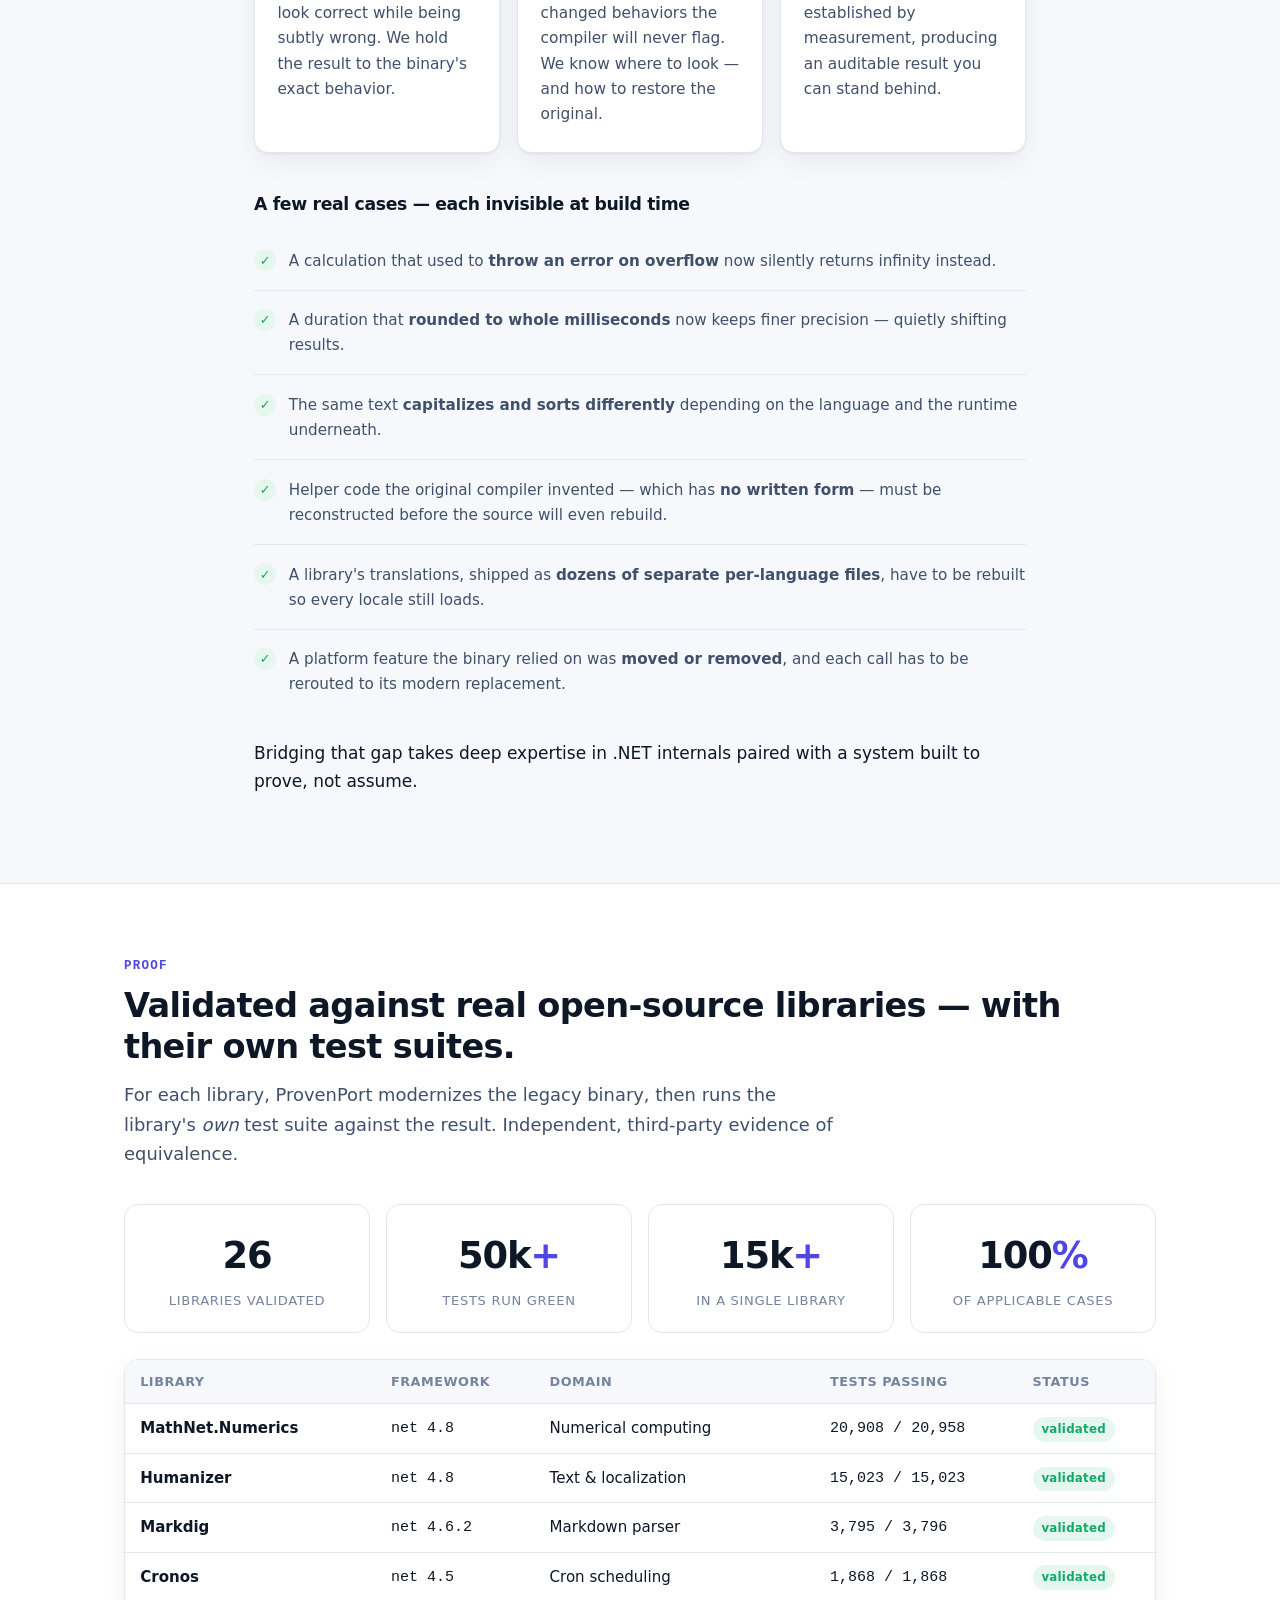
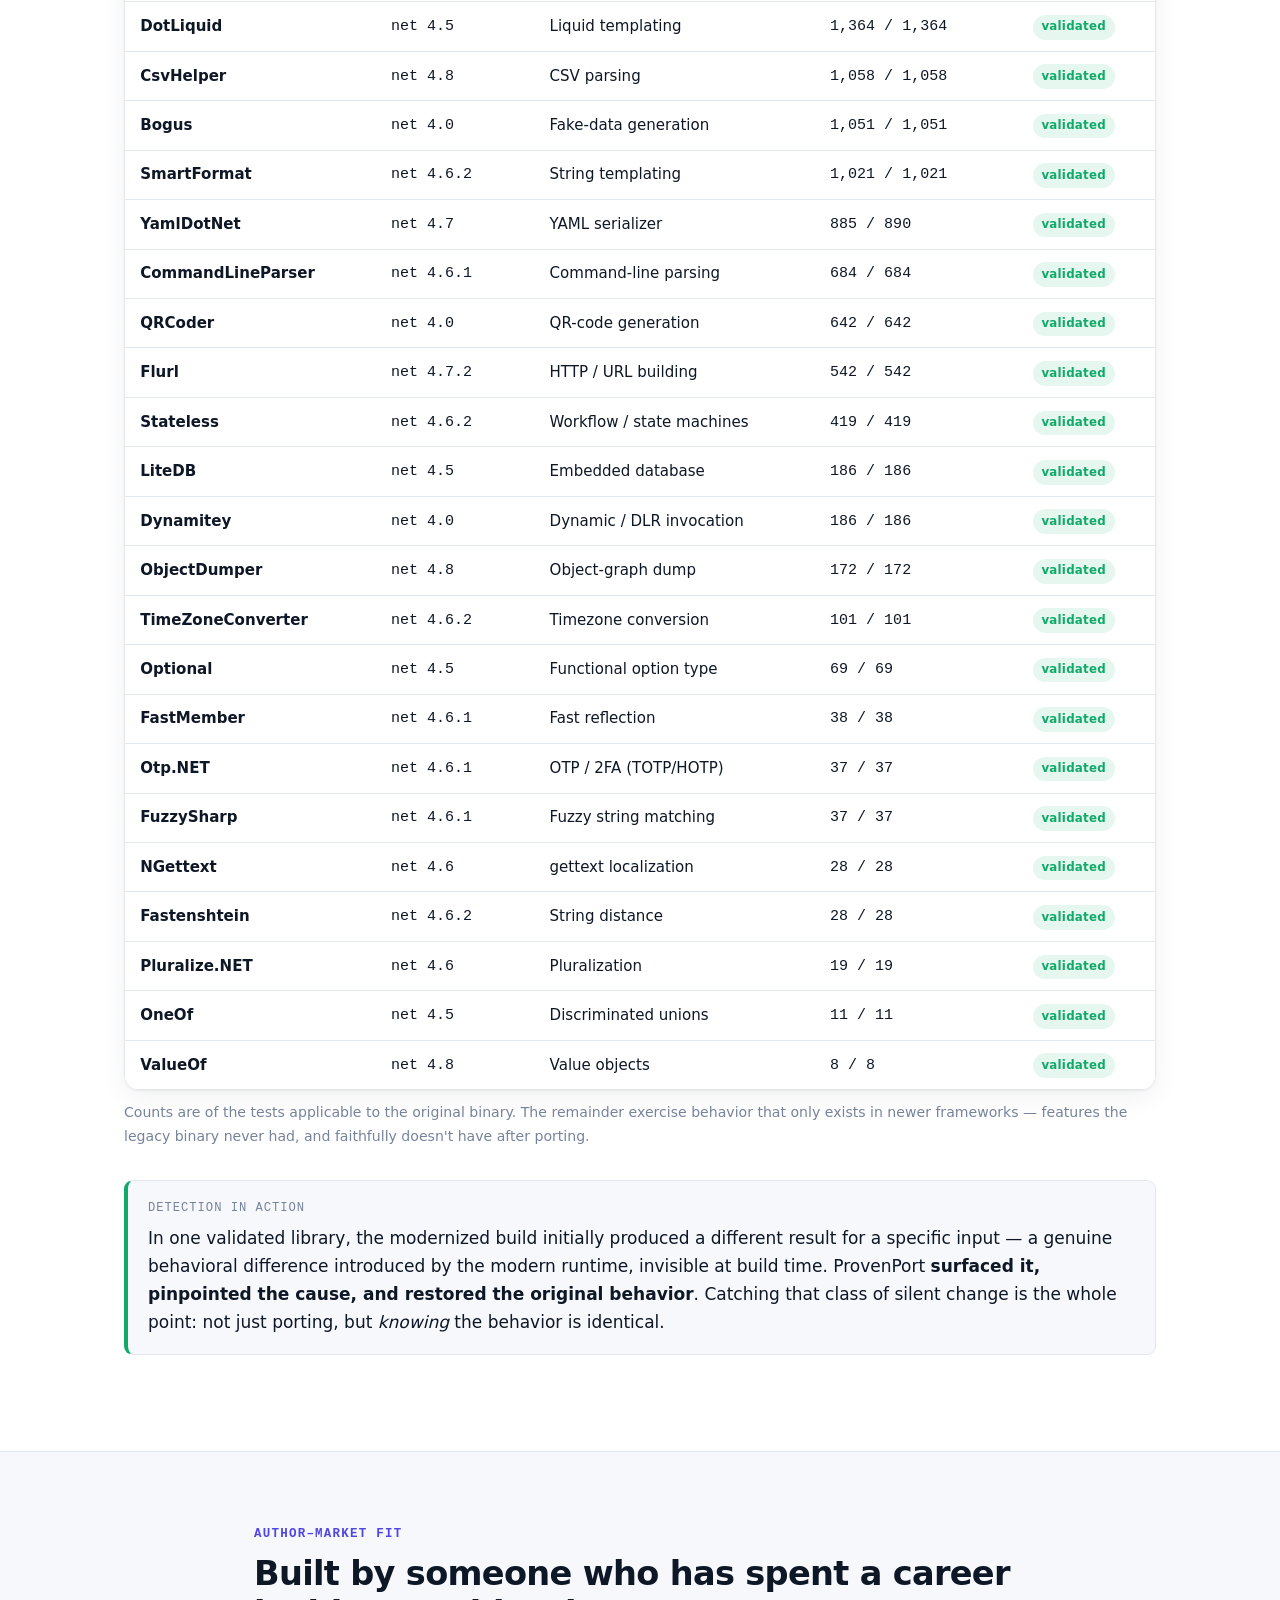
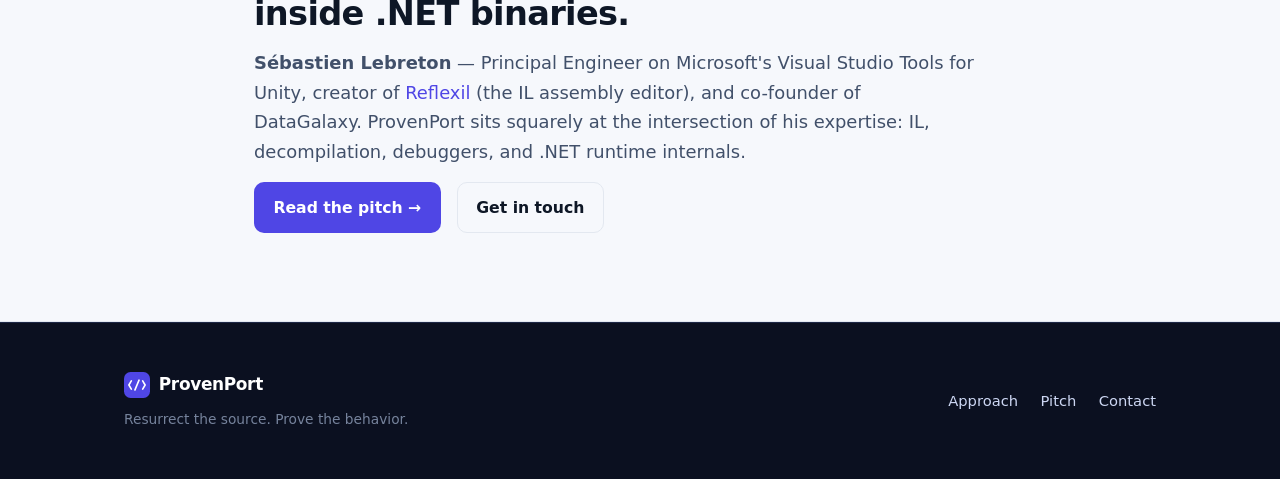
==== commit d83de1c0: "Update site: 26 validated libraries + container-isolation feature - Proof stats: 10 -> 26 libraries," ====
--- a/index.html
+++ b/index.html
@@ -41,7 +41,7 @@
     <div class="card">
       <p class="kicker" style="margin:0 0 .5rem">Input</p>
       <h3>A compiled .NET Framework assembly</h3>
-      <p>One <strong>.NET 4.x</strong> binary — we've validated net&nbsp;4.5 through net&nbsp;4.8. No source code, no project files, no build scripts, no original author. The binary is all we need.</p>
+      <p>One <strong>.NET 4.x</strong> binary — we've validated net&nbsp;4.0 through net&nbsp;4.8. No source code, no project files, no build scripts, no original author. The binary is all we need.</p>
     </div>
     <div class="card">
       <p class="kicker" style="margin:0 0 .5rem">Output</p>
@@ -88,6 +88,18 @@
   </div>
 </div></section>
 
+<!-- SAFE EXECUTION -->
+<section class="tint" id="safe"><div class="wrap narrow">
+  <p class="kicker">Run safely, by default</p>
+  <h2>We have to run your binary. We never run it on bare metal.</h2>
+  <p class="section-lede">Capturing a binary's true behavior means <em>executing</em> it — including code whose source nobody has read in years. ProvenPort runs every source-less assembly inside a hardened, disposable, network-isolated sandbox, so a binary that deletes files, spawns processes, or phones home can do no harm to anything that matters.</p>
+  <div class="grid cols-3" style="margin-top:1.8rem">
+    <div class="card"><h3>Isolated</h3><p>Every run executes in a throwaway, hypervisor-isolated container with no network and a read-only view of the assembly — destroyed the moment it finishes.</p></div>
+    <div class="card"><h3>Contained</h3><p>Whatever the code does stays inside the sandbox. The host, your network, and your data are never in reach.</p></div>
+    <div class="card"><h3>Observed</h3><p>We don't just block side effects — we record them. What the binary writes or changes is captured and compared, so even effects are held to the equivalence standard.</p></div>
+  </div>
+</div></section>
+
 <!-- WHERE AI FITS -->
 <section class="tint" id="ai"><div class="wrap narrow">
   <p class="kicker">Where the AI fits</p>
@@ -130,8 +142,8 @@
   <p class="section-lede">For each library, ProvenPort modernizes the legacy binary, then runs the library's <em>own</em> test suite against the result. Independent, third-party evidence of equivalence.</p>
 
   <div class="stats" style="margin:2.2rem 0 1.6rem">
-    <div class="stat"><div class="n">10</div><div class="l">libraries validated</div></div>
-    <div class="stat"><div class="n">44k<span class="u">+</span></div><div class="l">tests run green</div></div>
+    <div class="stat"><div class="n">26</div><div class="l">libraries validated</div></div>
+    <div class="stat"><div class="n">50k<span class="u">+</span></div><div class="l">tests run green</div></div>
     <div class="stat"><div class="n">15k<span class="u">+</span></div><div class="l">in a single library</div></div>
     <div class="stat"><div class="n">100<span class="u">%</span></div><div class="l">of applicable cases</div></div>
   </div>
@@ -144,12 +156,28 @@
         <tr><td><b>Humanizer</b></td><td class="num">net 4.8</td><td>Text &amp; localization</td><td class="num">15,023 / 15,023</td><td><span class="badge ok">validated</span></td></tr>
         <tr><td><b>Markdig</b></td><td class="num">net 4.6.2</td><td>Markdown parser</td><td class="num">3,795 / 3,796</td><td><span class="badge ok">validated</span></td></tr>
         <tr><td><b>Cronos</b></td><td class="num">net 4.5</td><td>Cron scheduling</td><td class="num">1,868 / 1,868</td><td><span class="badge ok">validated</span></td></tr>
+        <tr><td><b>DotLiquid</b></td><td class="num">net 4.5</td><td>Liquid templating</td><td class="num">1,364 / 1,364</td><td><span class="badge ok">validated</span></td></tr>
         <tr><td><b>CsvHelper</b></td><td class="num">net 4.8</td><td>CSV parsing</td><td class="num">1,058 / 1,058</td><td><span class="badge ok">validated</span></td></tr>
+        <tr><td><b>Bogus</b></td><td class="num">net 4.0</td><td>Fake-data generation</td><td class="num">1,051 / 1,051</td><td><span class="badge ok">validated</span></td></tr>
+        <tr><td><b>SmartFormat</b></td><td class="num">net 4.6.2</td><td>String templating</td><td class="num">1,021 / 1,021</td><td><span class="badge ok">validated</span></td></tr>
         <tr><td><b>YamlDotNet</b></td><td class="num">net 4.7</td><td>YAML serializer</td><td class="num">885 / 890</td><td><span class="badge ok">validated</span></td></tr>
         <tr><td><b>CommandLineParser</b></td><td class="num">net 4.6.1</td><td>Command-line parsing</td><td class="num">684 / 684</td><td><span class="badge ok">validated</span></td></tr>
+        <tr><td><b>QRCoder</b></td><td class="num">net 4.0</td><td>QR-code generation</td><td class="num">642 / 642</td><td><span class="badge ok">validated</span></td></tr>
+        <tr><td><b>Flurl</b></td><td class="num">net 4.7.2</td><td>HTTP / URL building</td><td class="num">542 / 542</td><td><span class="badge ok">validated</span></td></tr>
         <tr><td><b>Stateless</b></td><td class="num">net 4.6.2</td><td>Workflow / state machines</td><td class="num">419 / 419</td><td><span class="badge ok">validated</span></td></tr>
         <tr><td><b>LiteDB</b></td><td class="num">net 4.5</td><td>Embedded database</td><td class="num">186 / 186</td><td><span class="badge ok">validated</span></td></tr>
+        <tr><td><b>Dynamitey</b></td><td class="num">net 4.0</td><td>Dynamic / DLR invocation</td><td class="num">186 / 186</td><td><span class="badge ok">validated</span></td></tr>
+        <tr><td><b>ObjectDumper</b></td><td class="num">net 4.8</td><td>Object-graph dump</td><td class="num">172 / 172</td><td><span class="badge ok">validated</span></td></tr>
+        <tr><td><b>TimeZoneConverter</b></td><td class="num">net 4.6.2</td><td>Timezone conversion</td><td class="num">101 / 101</td><td><span class="badge ok">validated</span></td></tr>
+        <tr><td><b>Optional</b></td><td class="num">net 4.5</td><td>Functional option type</td><td class="num">69 / 69</td><td><span class="badge ok">validated</span></td></tr>
+        <tr><td><b>FastMember</b></td><td class="num">net 4.6.1</td><td>Fast reflection</td><td class="num">38 / 38</td><td><span class="badge ok">validated</span></td></tr>
+        <tr><td><b>Otp.NET</b></td><td class="num">net 4.6.1</td><td>OTP / 2FA (TOTP/HOTP)</td><td class="num">37 / 37</td><td><span class="badge ok">validated</span></td></tr>
+        <tr><td><b>FuzzySharp</b></td><td class="num">net 4.6.1</td><td>Fuzzy string matching</td><td class="num">37 / 37</td><td><span class="badge ok">validated</span></td></tr>
+        <tr><td><b>NGettext</b></td><td class="num">net 4.6</td><td>gettext localization</td><td class="num">28 / 28</td><td><span class="badge ok">validated</span></td></tr>
         <tr><td><b>Fastenshtein</b></td><td class="num">net 4.6.2</td><td>String distance</td><td class="num">28 / 28</td><td><span class="badge ok">validated</span></td></tr>
+        <tr><td><b>Pluralize.NET</b></td><td class="num">net 4.6</td><td>Pluralization</td><td class="num">19 / 19</td><td><span class="badge ok">validated</span></td></tr>
+        <tr><td><b>OneOf</b></td><td class="num">net 4.5</td><td>Discriminated unions</td><td class="num">11 / 11</td><td><span class="badge ok">validated</span></td></tr>
+        <tr><td><b>ValueOf</b></td><td class="num">net 4.8</td><td>Value objects</td><td class="num">8 / 8</td><td><span class="badge ok">validated</span></td></tr>
       </tbody>
     </table>
   </div>
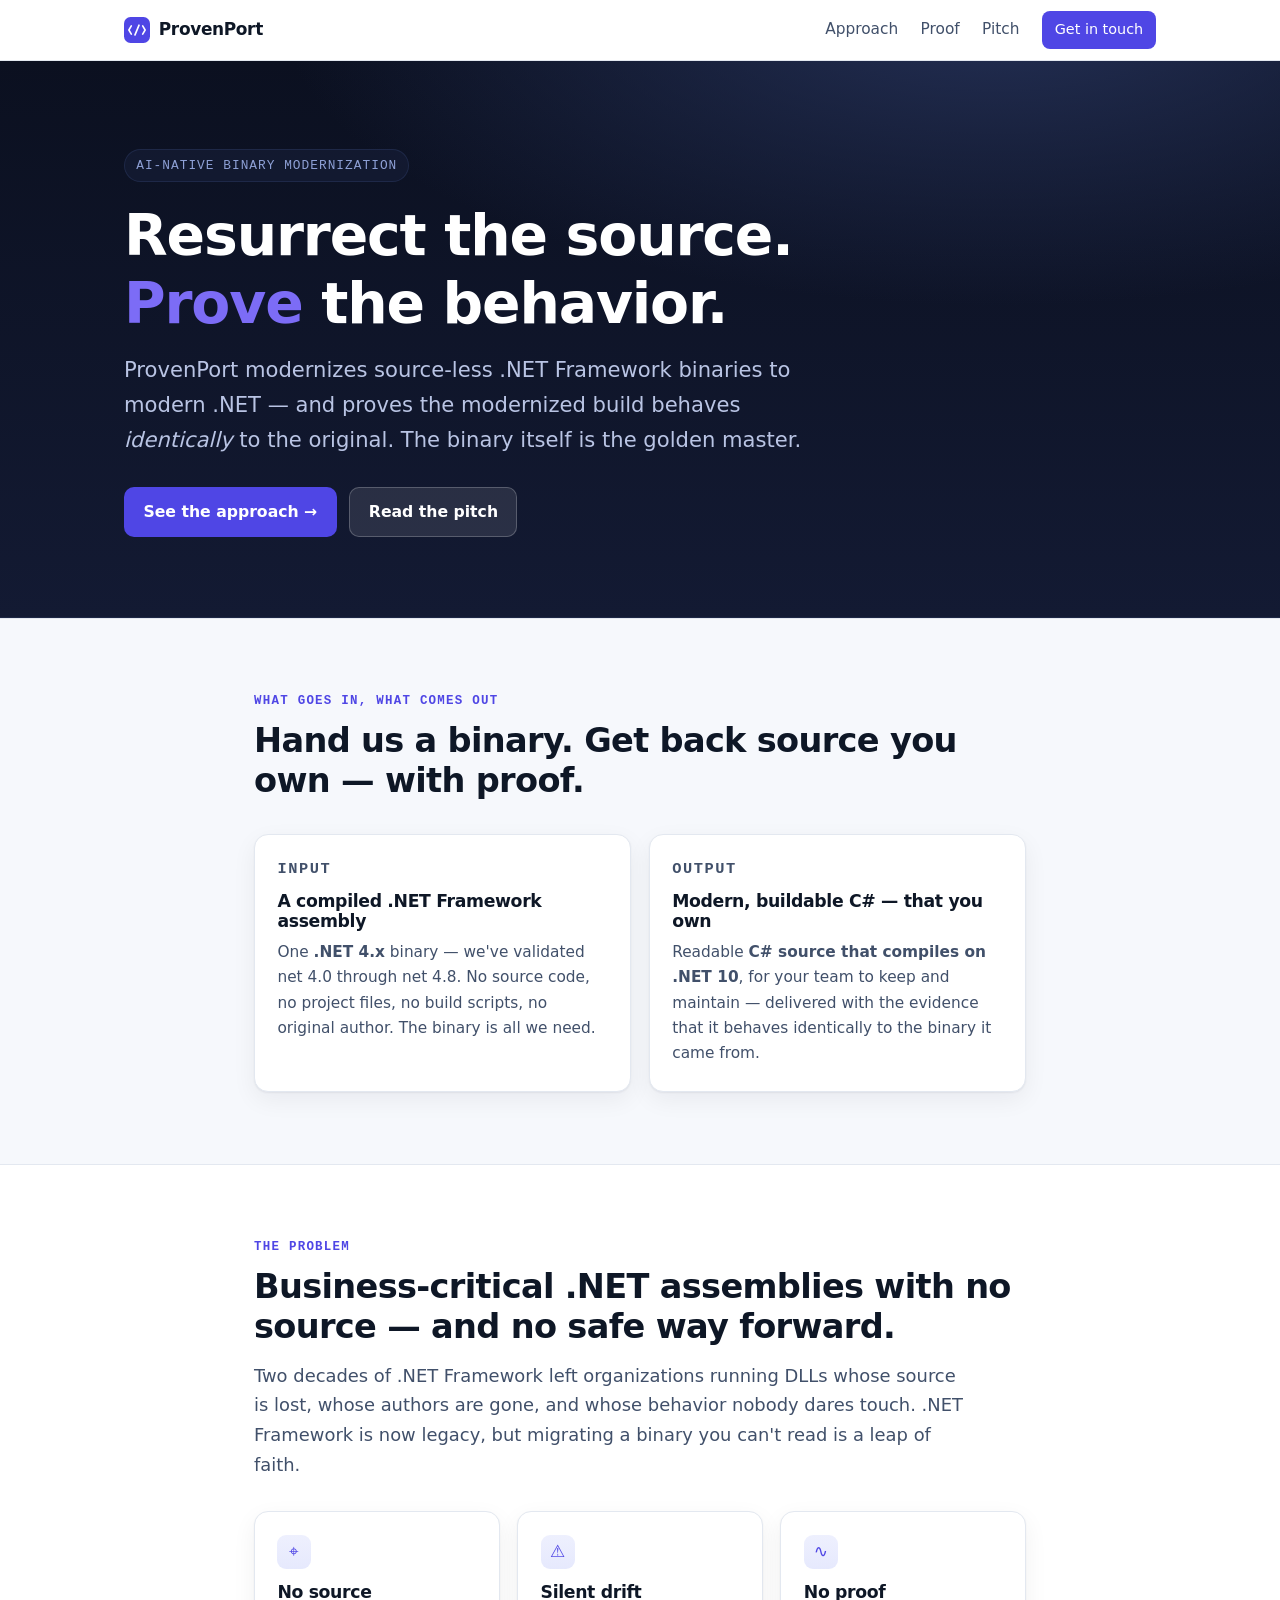
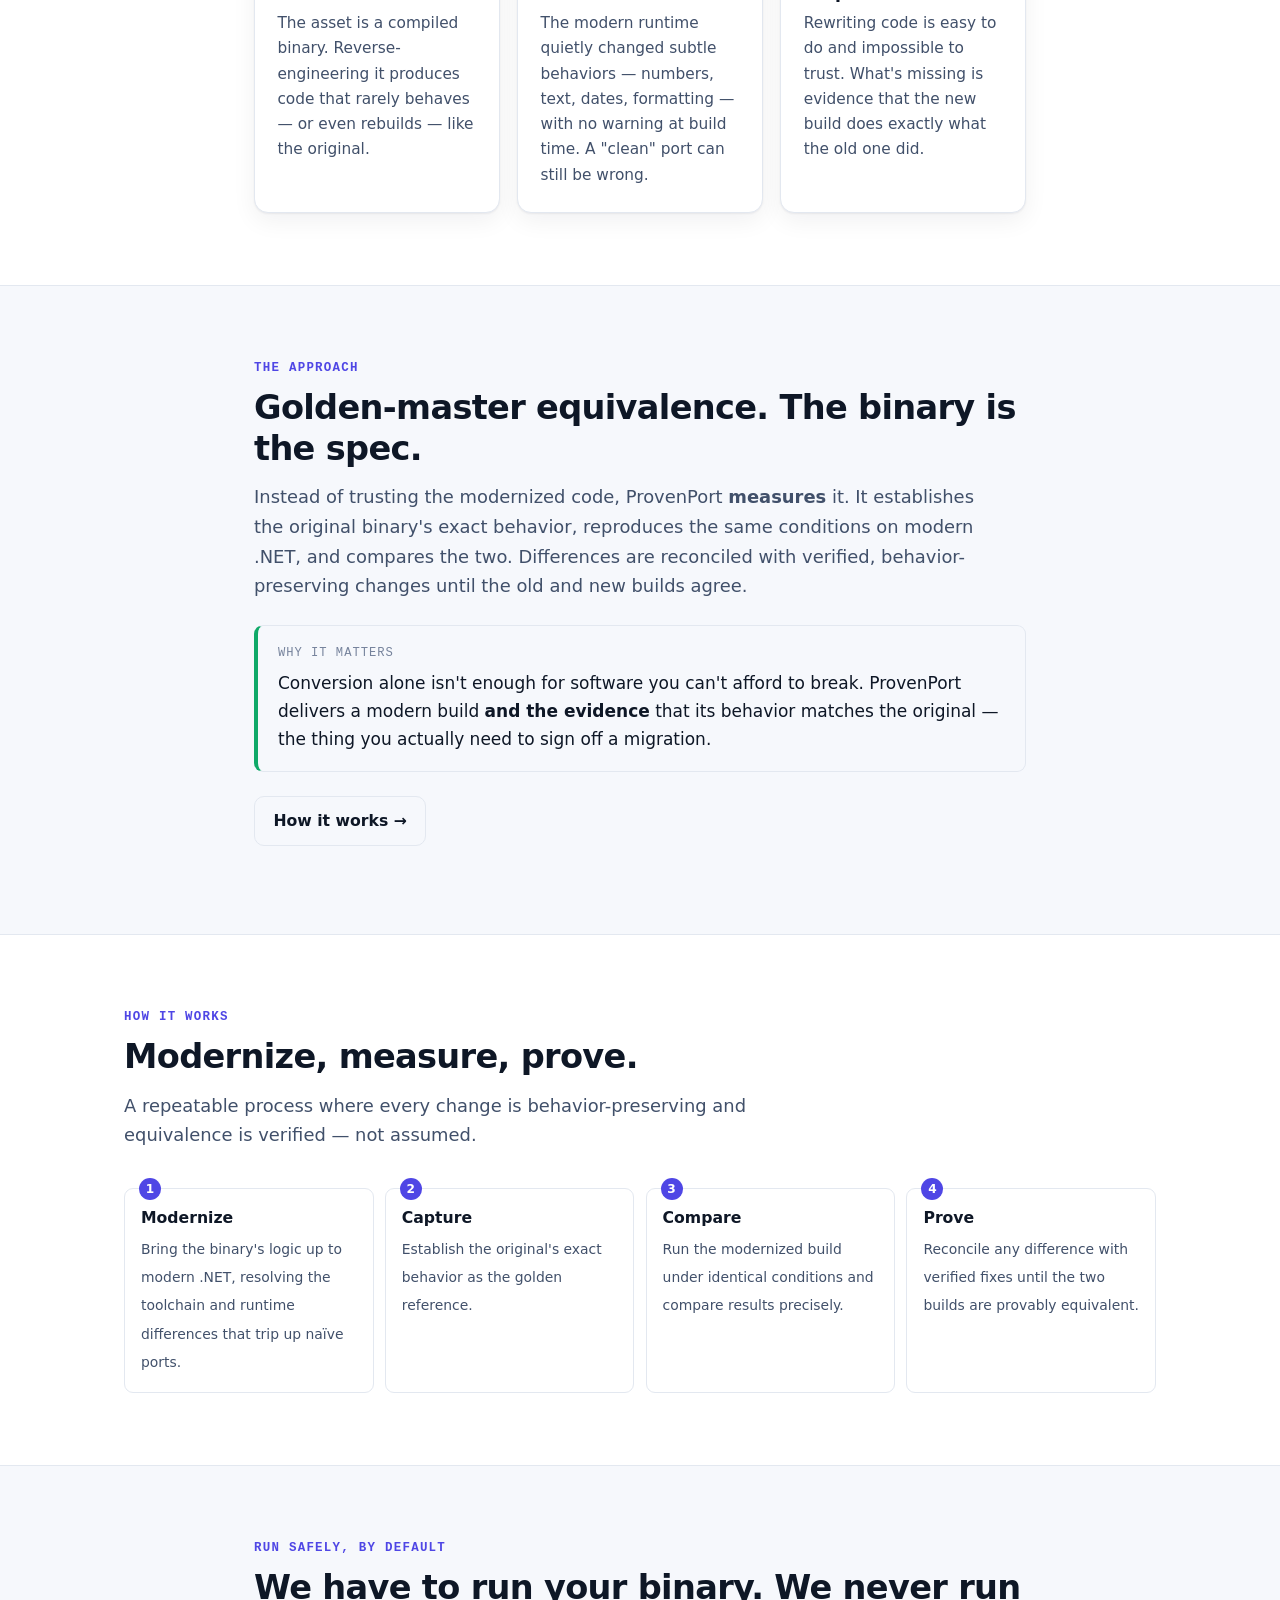
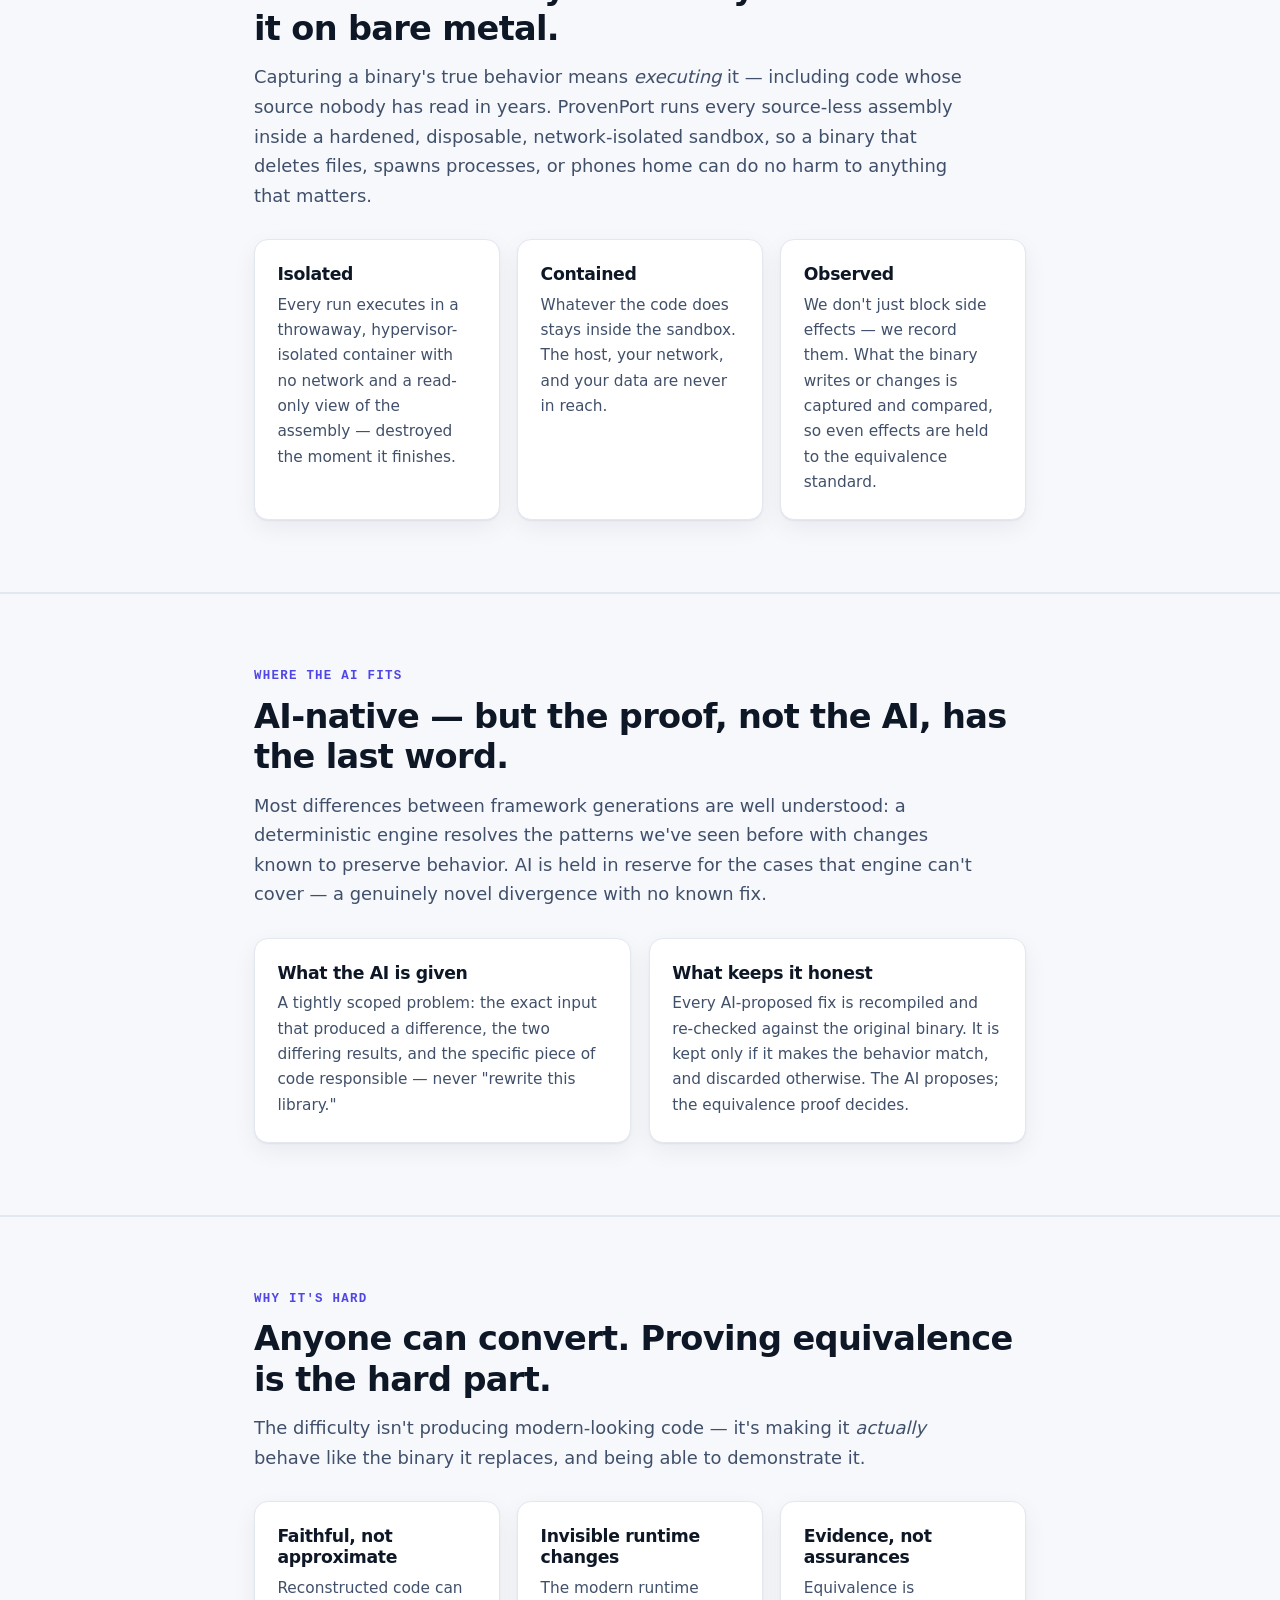
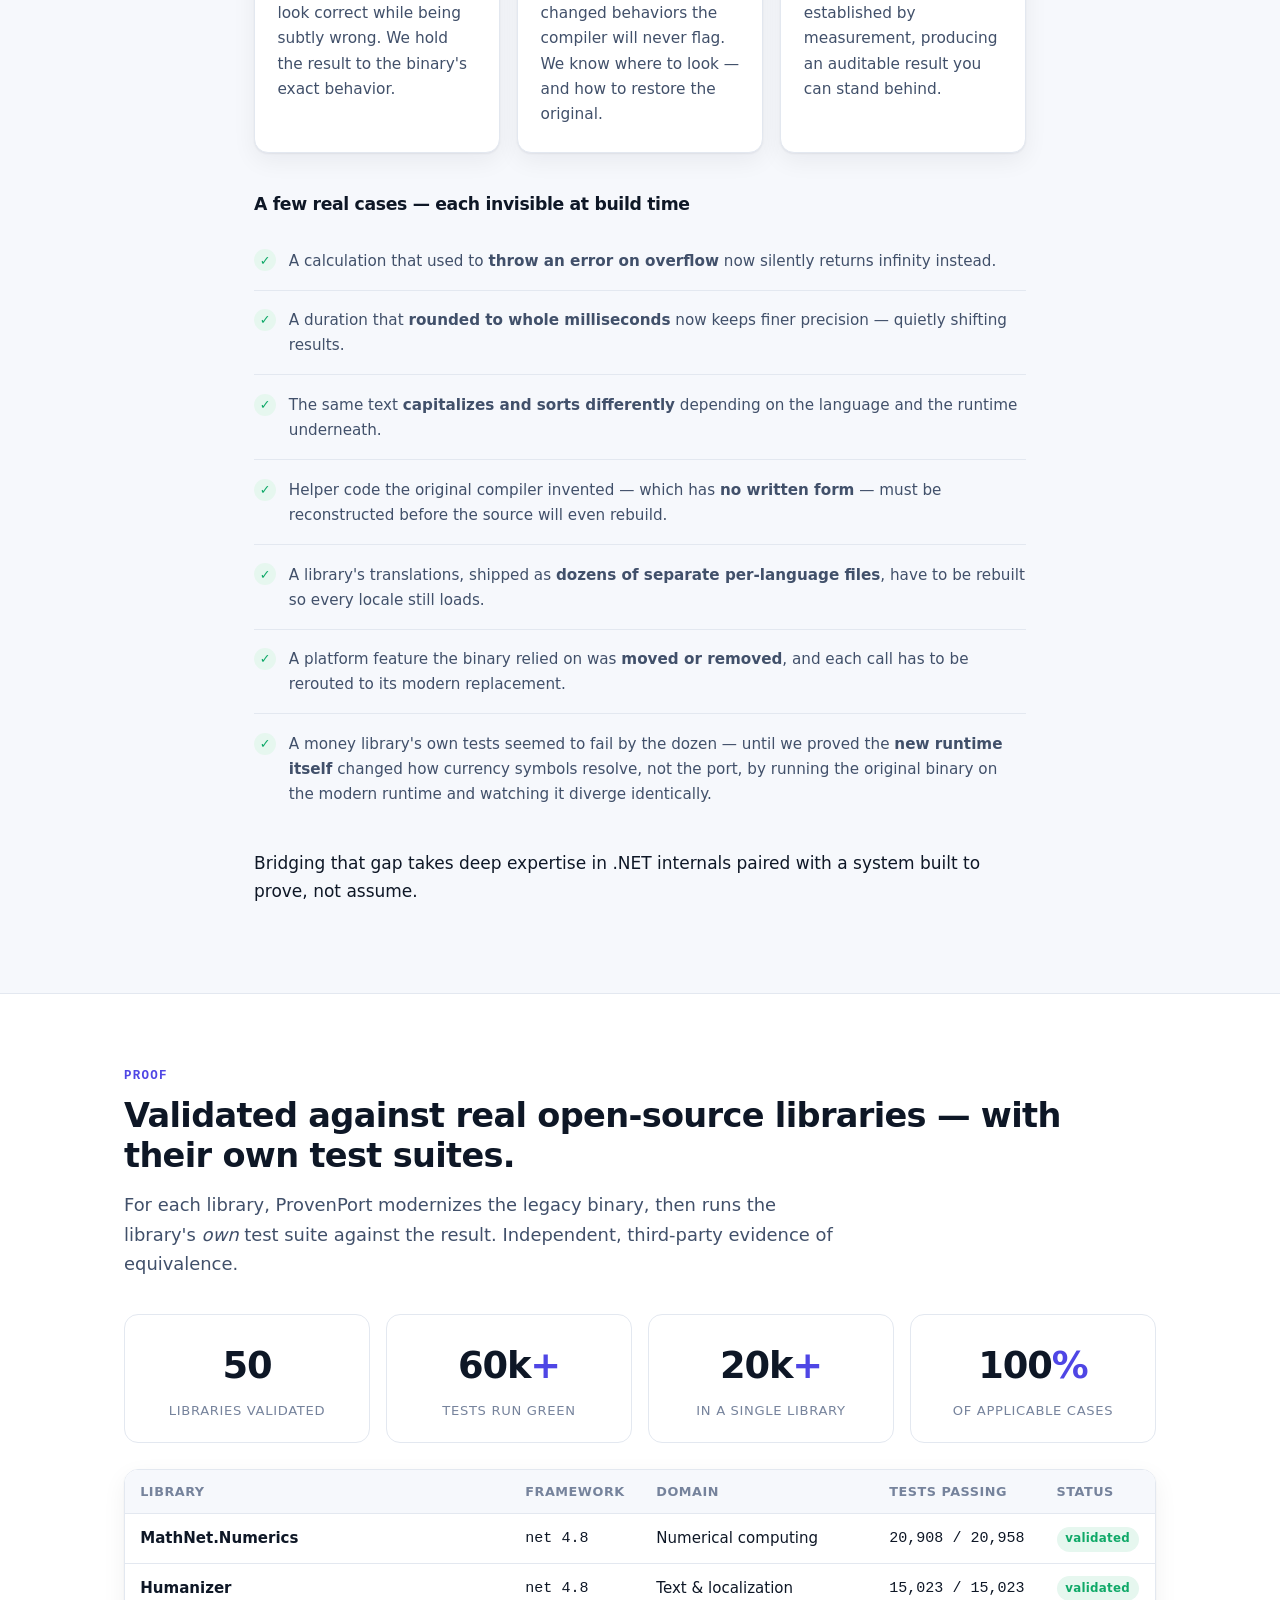
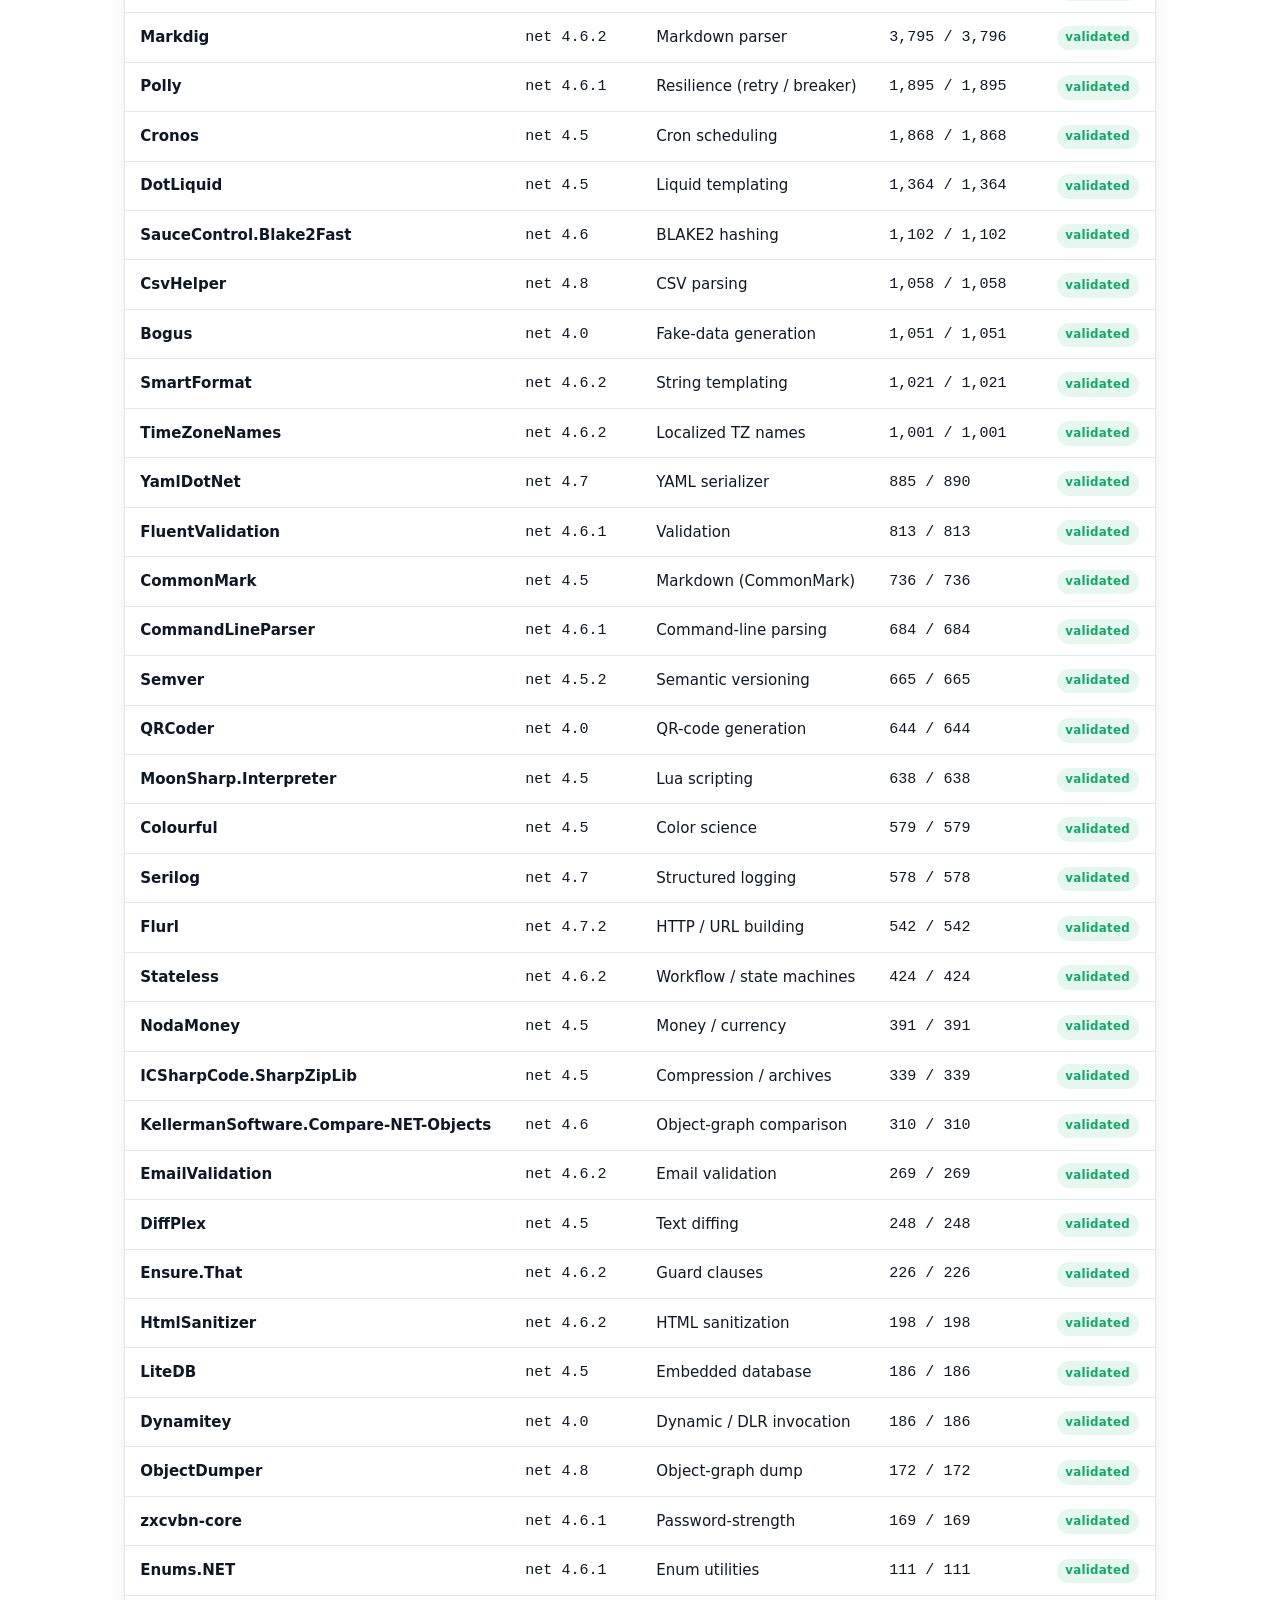
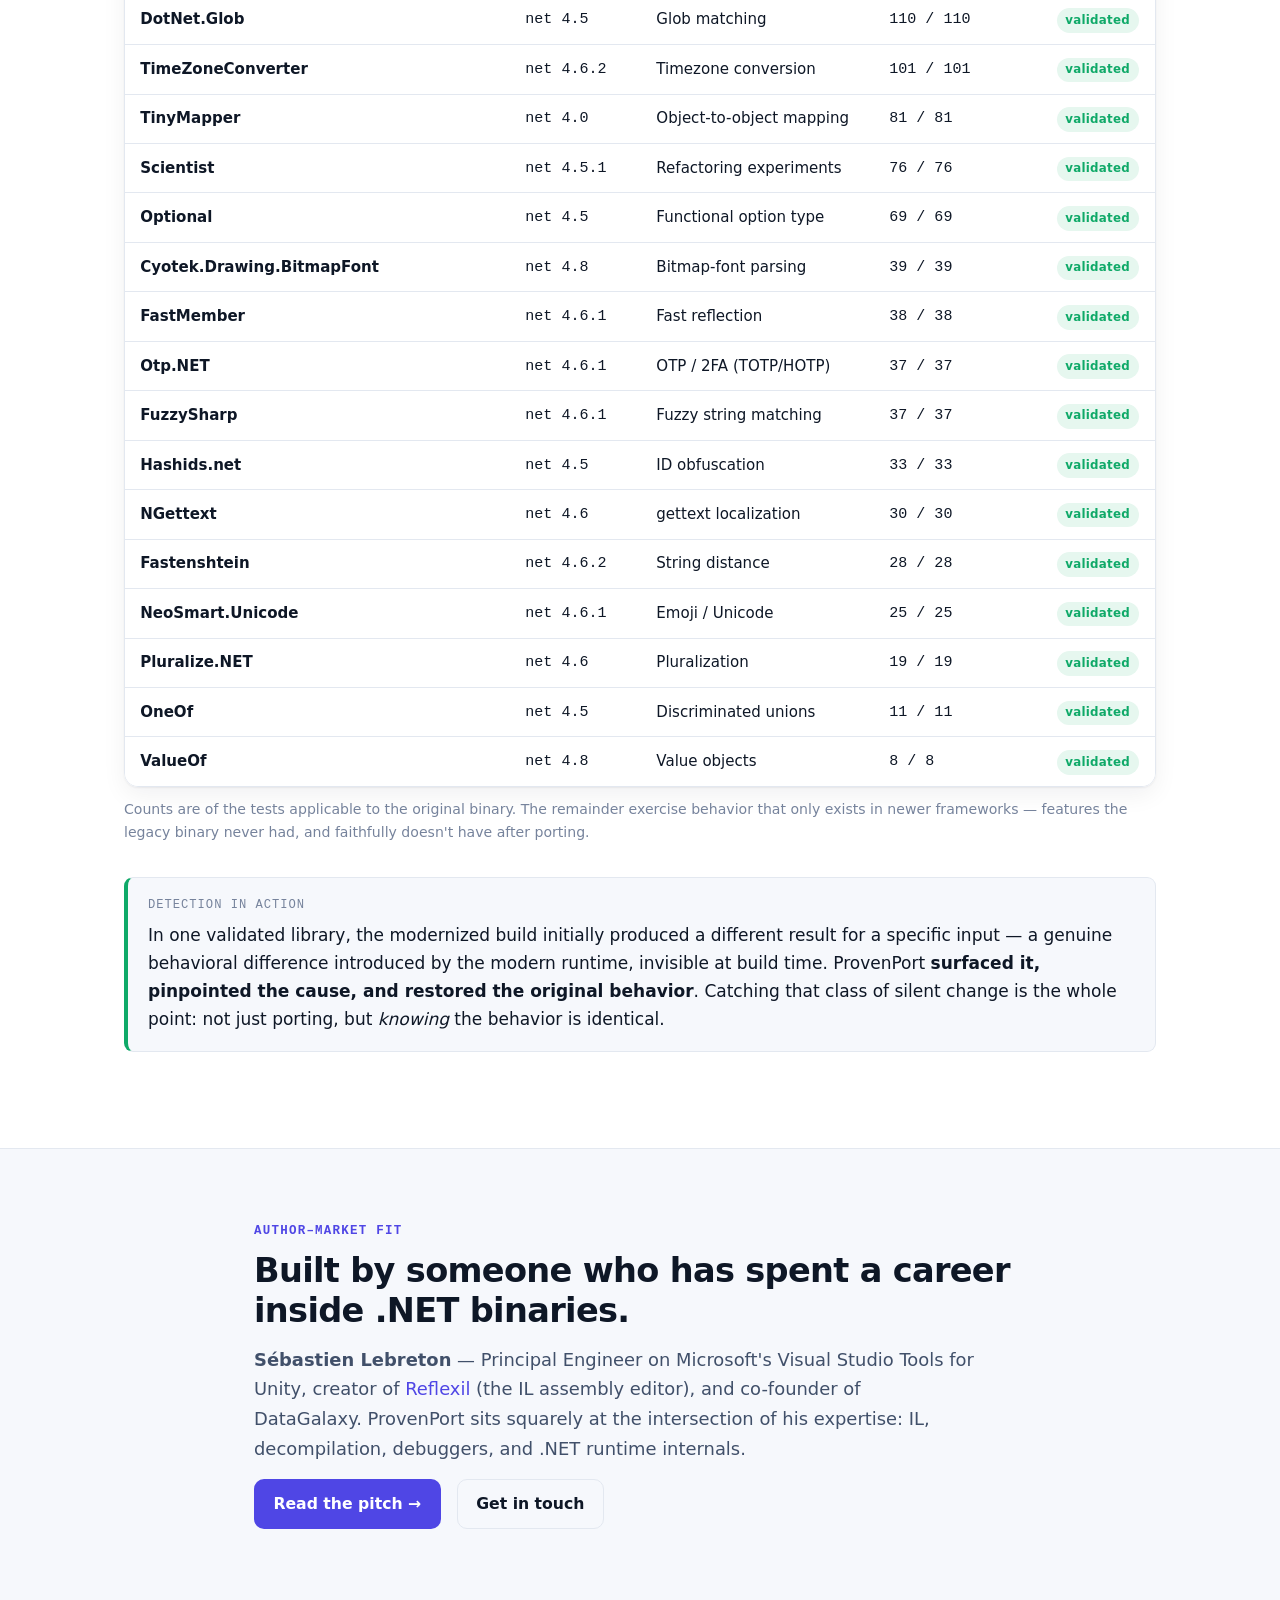
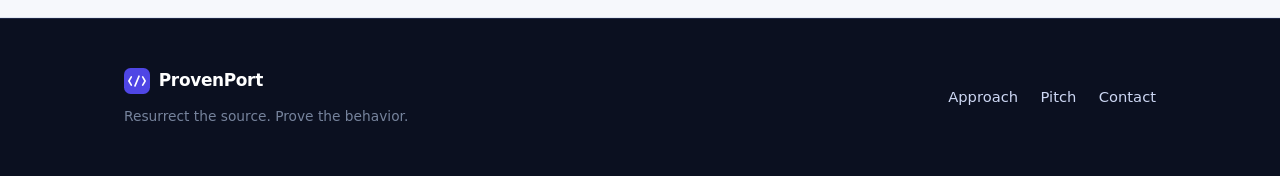
==== commit 5c3c945d: "Update site: 50 validated libraries, refreshed stats and proof table - Proof tables (home + pitch): " ====
--- a/index.html
+++ b/index.html
@@ -130,6 +130,7 @@
     <div class="feat"><div class="tick">✓</div><div><p>Helper code the original compiler invented — which has <strong>no written form</strong> — must be reconstructed before the source will even rebuild.</p></div></div>
     <div class="feat"><div class="tick">✓</div><div><p>A library's translations, shipped as <strong>dozens of separate per-language files</strong>, have to be rebuilt so every locale still loads.</p></div></div>
     <div class="feat"><div class="tick">✓</div><div><p>A platform feature the binary relied on was <strong>moved or removed</strong>, and each call has to be rerouted to its modern replacement.</p></div></div>
+    <div class="feat"><div class="tick">✓</div><div><p>A money library's own tests seemed to fail by the dozen — until we proved the <strong>new runtime itself</strong> changed how currency symbols resolve, not the port, by running the original binary on the modern runtime and watching it diverge identically.</p></div></div>
   </div>
 
   <p style="margin-top:1.6rem">Bridging that gap takes deep expertise in .NET internals paired with a system built to prove, not assume.</p>
@@ -142,9 +143,9 @@
   <p class="section-lede">For each library, ProvenPort modernizes the legacy binary, then runs the library's <em>own</em> test suite against the result. Independent, third-party evidence of equivalence.</p>
 
   <div class="stats" style="margin:2.2rem 0 1.6rem">
-    <div class="stat"><div class="n">26</div><div class="l">libraries validated</div></div>
-    <div class="stat"><div class="n">50k<span class="u">+</span></div><div class="l">tests run green</div></div>
-    <div class="stat"><div class="n">15k<span class="u">+</span></div><div class="l">in a single library</div></div>
+    <div class="stat"><div class="n">50</div><div class="l">libraries validated</div></div>
+    <div class="stat"><div class="n">60k<span class="u">+</span></div><div class="l">tests run green</div></div>
+    <div class="stat"><div class="n">20k<span class="u">+</span></div><div class="l">in a single library</div></div>
     <div class="stat"><div class="n">100<span class="u">%</span></div><div class="l">of applicable cases</div></div>
   </div>
 
@@ -155,26 +156,50 @@
         <tr><td><b>MathNet.Numerics</b></td><td class="num">net 4.8</td><td>Numerical computing</td><td class="num">20,908 / 20,958</td><td><span class="badge ok">validated</span></td></tr>
         <tr><td><b>Humanizer</b></td><td class="num">net 4.8</td><td>Text &amp; localization</td><td class="num">15,023 / 15,023</td><td><span class="badge ok">validated</span></td></tr>
         <tr><td><b>Markdig</b></td><td class="num">net 4.6.2</td><td>Markdown parser</td><td class="num">3,795 / 3,796</td><td><span class="badge ok">validated</span></td></tr>
+        <tr><td><b>Polly</b></td><td class="num">net 4.6.1</td><td>Resilience (retry / breaker)</td><td class="num">1,895 / 1,895</td><td><span class="badge ok">validated</span></td></tr>
         <tr><td><b>Cronos</b></td><td class="num">net 4.5</td><td>Cron scheduling</td><td class="num">1,868 / 1,868</td><td><span class="badge ok">validated</span></td></tr>
         <tr><td><b>DotLiquid</b></td><td class="num">net 4.5</td><td>Liquid templating</td><td class="num">1,364 / 1,364</td><td><span class="badge ok">validated</span></td></tr>
+        <tr><td><b>SauceControl.Blake2Fast</b></td><td class="num">net 4.6</td><td>BLAKE2 hashing</td><td class="num">1,102 / 1,102</td><td><span class="badge ok">validated</span></td></tr>
         <tr><td><b>CsvHelper</b></td><td class="num">net 4.8</td><td>CSV parsing</td><td class="num">1,058 / 1,058</td><td><span class="badge ok">validated</span></td></tr>
         <tr><td><b>Bogus</b></td><td class="num">net 4.0</td><td>Fake-data generation</td><td class="num">1,051 / 1,051</td><td><span class="badge ok">validated</span></td></tr>
         <tr><td><b>SmartFormat</b></td><td class="num">net 4.6.2</td><td>String templating</td><td class="num">1,021 / 1,021</td><td><span class="badge ok">validated</span></td></tr>
+        <tr><td><b>TimeZoneNames</b></td><td class="num">net 4.6.2</td><td>Localized TZ names</td><td class="num">1,001 / 1,001</td><td><span class="badge ok">validated</span></td></tr>
         <tr><td><b>YamlDotNet</b></td><td class="num">net 4.7</td><td>YAML serializer</td><td class="num">885 / 890</td><td><span class="badge ok">validated</span></td></tr>
+        <tr><td><b>FluentValidation</b></td><td class="num">net 4.6.1</td><td>Validation</td><td class="num">813 / 813</td><td><span class="badge ok">validated</span></td></tr>
+        <tr><td><b>CommonMark</b></td><td class="num">net 4.5</td><td>Markdown (CommonMark)</td><td class="num">736 / 736</td><td><span class="badge ok">validated</span></td></tr>
         <tr><td><b>CommandLineParser</b></td><td class="num">net 4.6.1</td><td>Command-line parsing</td><td class="num">684 / 684</td><td><span class="badge ok">validated</span></td></tr>
-        <tr><td><b>QRCoder</b></td><td class="num">net 4.0</td><td>QR-code generation</td><td class="num">642 / 642</td><td><span class="badge ok">validated</span></td></tr>
+        <tr><td><b>Semver</b></td><td class="num">net 4.5.2</td><td>Semantic versioning</td><td class="num">665 / 665</td><td><span class="badge ok">validated</span></td></tr>
+        <tr><td><b>QRCoder</b></td><td class="num">net 4.0</td><td>QR-code generation</td><td class="num">644 / 644</td><td><span class="badge ok">validated</span></td></tr>
+        <tr><td><b>MoonSharp.Interpreter</b></td><td class="num">net 4.5</td><td>Lua scripting</td><td class="num">638 / 638</td><td><span class="badge ok">validated</span></td></tr>
+        <tr><td><b>Colourful</b></td><td class="num">net 4.5</td><td>Color science</td><td class="num">579 / 579</td><td><span class="badge ok">validated</span></td></tr>
+        <tr><td><b>Serilog</b></td><td class="num">net 4.7</td><td>Structured logging</td><td class="num">578 / 578</td><td><span class="badge ok">validated</span></td></tr>
         <tr><td><b>Flurl</b></td><td class="num">net 4.7.2</td><td>HTTP / URL building</td><td class="num">542 / 542</td><td><span class="badge ok">validated</span></td></tr>
-        <tr><td><b>Stateless</b></td><td class="num">net 4.6.2</td><td>Workflow / state machines</td><td class="num">419 / 419</td><td><span class="badge ok">validated</span></td></tr>
+        <tr><td><b>Stateless</b></td><td class="num">net 4.6.2</td><td>Workflow / state machines</td><td class="num">424 / 424</td><td><span class="badge ok">validated</span></td></tr>
+        <tr><td><b>NodaMoney</b></td><td class="num">net 4.5</td><td>Money / currency</td><td class="num">391 / 391</td><td><span class="badge ok">validated</span></td></tr>
+        <tr><td><b>ICSharpCode.SharpZipLib</b></td><td class="num">net 4.5</td><td>Compression / archives</td><td class="num">339 / 339</td><td><span class="badge ok">validated</span></td></tr>
+        <tr><td><b>KellermanSoftware.Compare-NET-Objects</b></td><td class="num">net 4.6</td><td>Object-graph comparison</td><td class="num">310 / 310</td><td><span class="badge ok">validated</span></td></tr>
+        <tr><td><b>EmailValidation</b></td><td class="num">net 4.6.2</td><td>Email validation</td><td class="num">269 / 269</td><td><span class="badge ok">validated</span></td></tr>
+        <tr><td><b>DiffPlex</b></td><td class="num">net 4.5</td><td>Text diffing</td><td class="num">248 / 248</td><td><span class="badge ok">validated</span></td></tr>
+        <tr><td><b>Ensure.That</b></td><td class="num">net 4.6.2</td><td>Guard clauses</td><td class="num">226 / 226</td><td><span class="badge ok">validated</span></td></tr>
+        <tr><td><b>HtmlSanitizer</b></td><td class="num">net 4.6.2</td><td>HTML sanitization</td><td class="num">198 / 198</td><td><span class="badge ok">validated</span></td></tr>
         <tr><td><b>LiteDB</b></td><td class="num">net 4.5</td><td>Embedded database</td><td class="num">186 / 186</td><td><span class="badge ok">validated</span></td></tr>
         <tr><td><b>Dynamitey</b></td><td class="num">net 4.0</td><td>Dynamic / DLR invocation</td><td class="num">186 / 186</td><td><span class="badge ok">validated</span></td></tr>
         <tr><td><b>ObjectDumper</b></td><td class="num">net 4.8</td><td>Object-graph dump</td><td class="num">172 / 172</td><td><span class="badge ok">validated</span></td></tr>
+        <tr><td><b>zxcvbn-core</b></td><td class="num">net 4.6.1</td><td>Password-strength</td><td class="num">169 / 169</td><td><span class="badge ok">validated</span></td></tr>
+        <tr><td><b>Enums.NET</b></td><td class="num">net 4.6.1</td><td>Enum utilities</td><td class="num">111 / 111</td><td><span class="badge ok">validated</span></td></tr>
+        <tr><td><b>DotNet.Glob</b></td><td class="num">net 4.5</td><td>Glob matching</td><td class="num">110 / 110</td><td><span class="badge ok">validated</span></td></tr>
         <tr><td><b>TimeZoneConverter</b></td><td class="num">net 4.6.2</td><td>Timezone conversion</td><td class="num">101 / 101</td><td><span class="badge ok">validated</span></td></tr>
+        <tr><td><b>TinyMapper</b></td><td class="num">net 4.0</td><td>Object-to-object mapping</td><td class="num">81 / 81</td><td><span class="badge ok">validated</span></td></tr>
+        <tr><td><b>Scientist</b></td><td class="num">net 4.5.1</td><td>Refactoring experiments</td><td class="num">76 / 76</td><td><span class="badge ok">validated</span></td></tr>
         <tr><td><b>Optional</b></td><td class="num">net 4.5</td><td>Functional option type</td><td class="num">69 / 69</td><td><span class="badge ok">validated</span></td></tr>
+        <tr><td><b>Cyotek.Drawing.BitmapFont</b></td><td class="num">net 4.8</td><td>Bitmap-font parsing</td><td class="num">39 / 39</td><td><span class="badge ok">validated</span></td></tr>
         <tr><td><b>FastMember</b></td><td class="num">net 4.6.1</td><td>Fast reflection</td><td class="num">38 / 38</td><td><span class="badge ok">validated</span></td></tr>
         <tr><td><b>Otp.NET</b></td><td class="num">net 4.6.1</td><td>OTP / 2FA (TOTP/HOTP)</td><td class="num">37 / 37</td><td><span class="badge ok">validated</span></td></tr>
         <tr><td><b>FuzzySharp</b></td><td class="num">net 4.6.1</td><td>Fuzzy string matching</td><td class="num">37 / 37</td><td><span class="badge ok">validated</span></td></tr>
-        <tr><td><b>NGettext</b></td><td class="num">net 4.6</td><td>gettext localization</td><td class="num">28 / 28</td><td><span class="badge ok">validated</span></td></tr>
+        <tr><td><b>Hashids.net</b></td><td class="num">net 4.5</td><td>ID obfuscation</td><td class="num">33 / 33</td><td><span class="badge ok">validated</span></td></tr>
+        <tr><td><b>NGettext</b></td><td class="num">net 4.6</td><td>gettext localization</td><td class="num">30 / 30</td><td><span class="badge ok">validated</span></td></tr>
         <tr><td><b>Fastenshtein</b></td><td class="num">net 4.6.2</td><td>String distance</td><td class="num">28 / 28</td><td><span class="badge ok">validated</span></td></tr>
+        <tr><td><b>NeoSmart.Unicode</b></td><td class="num">net 4.6.1</td><td>Emoji / Unicode</td><td class="num">25 / 25</td><td><span class="badge ok">validated</span></td></tr>
         <tr><td><b>Pluralize.NET</b></td><td class="num">net 4.6</td><td>Pluralization</td><td class="num">19 / 19</td><td><span class="badge ok">validated</span></td></tr>
         <tr><td><b>OneOf</b></td><td class="num">net 4.5</td><td>Discriminated unions</td><td class="num">11 / 11</td><td><span class="badge ok">validated</span></td></tr>
         <tr><td><b>ValueOf</b></td><td class="num">net 4.8</td><td>Value objects</td><td class="num">8 / 8</td><td><span class="badge ok">validated</span></td></tr>
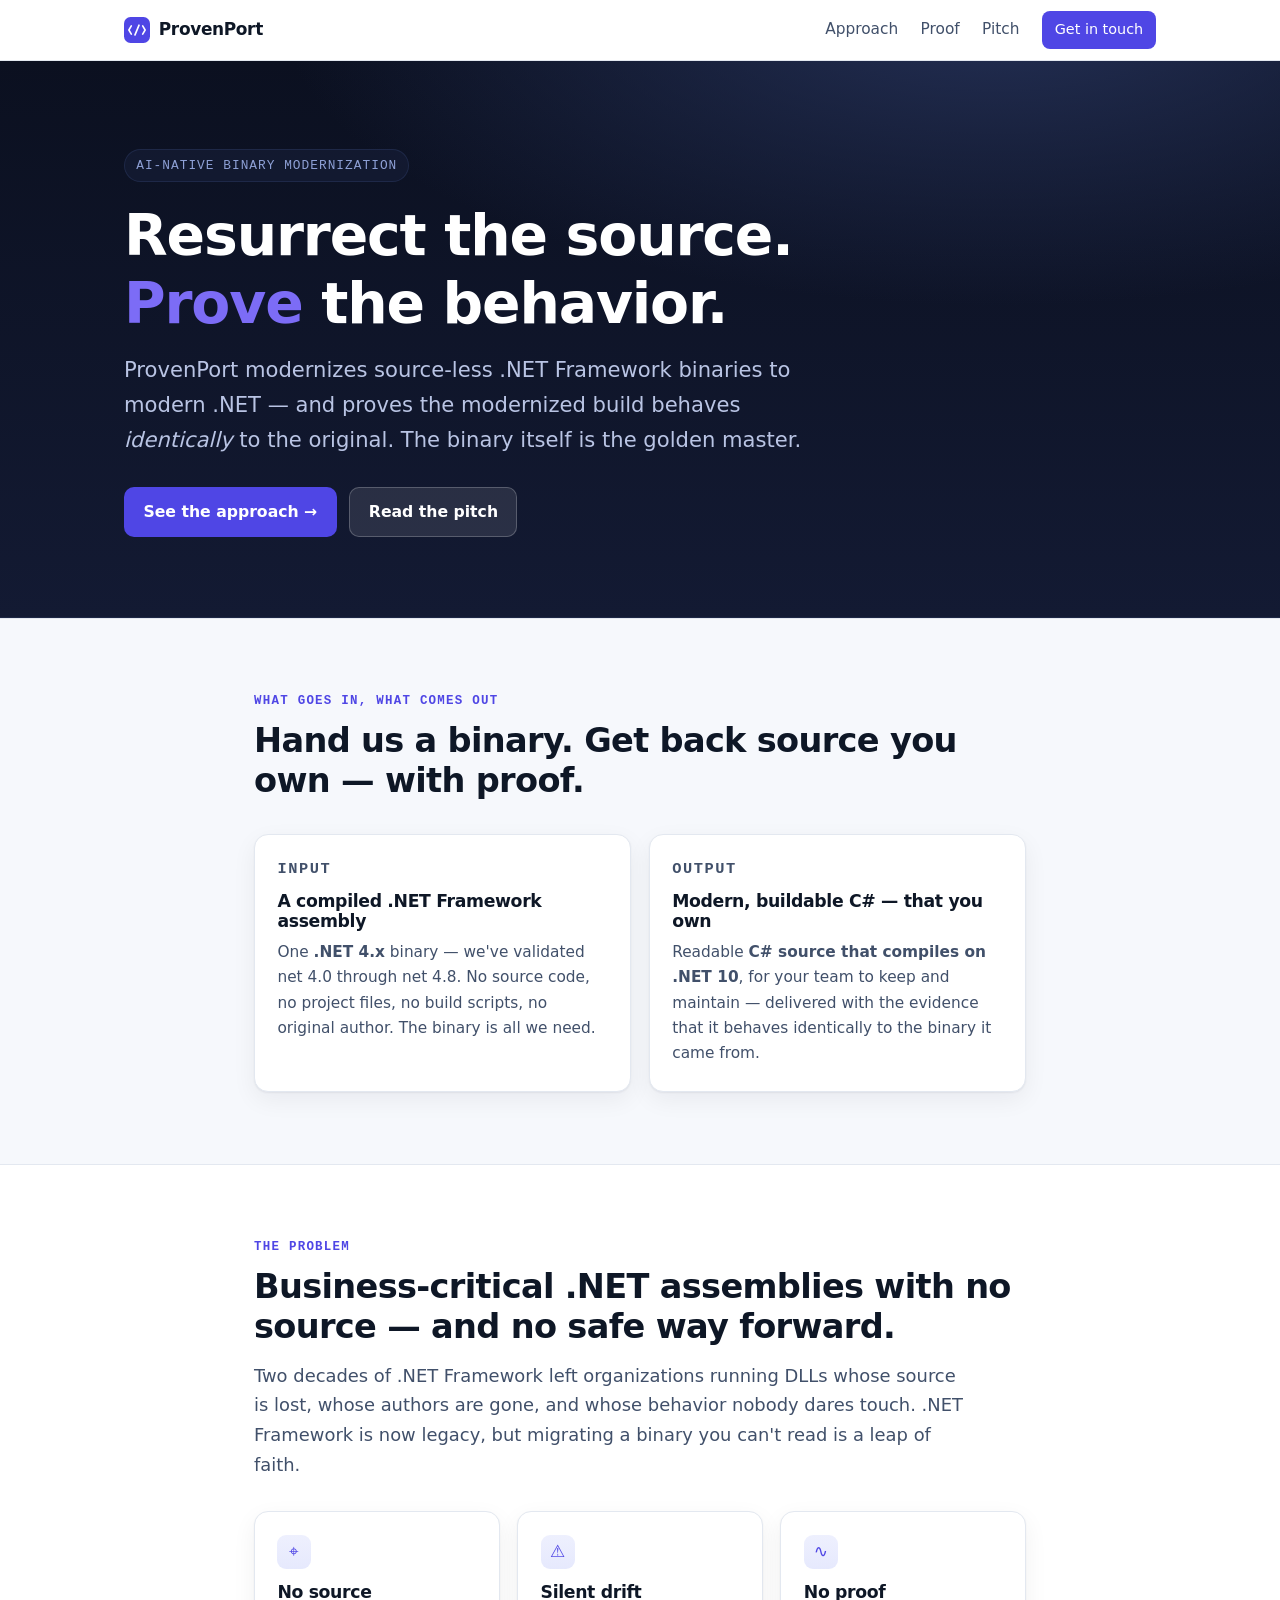
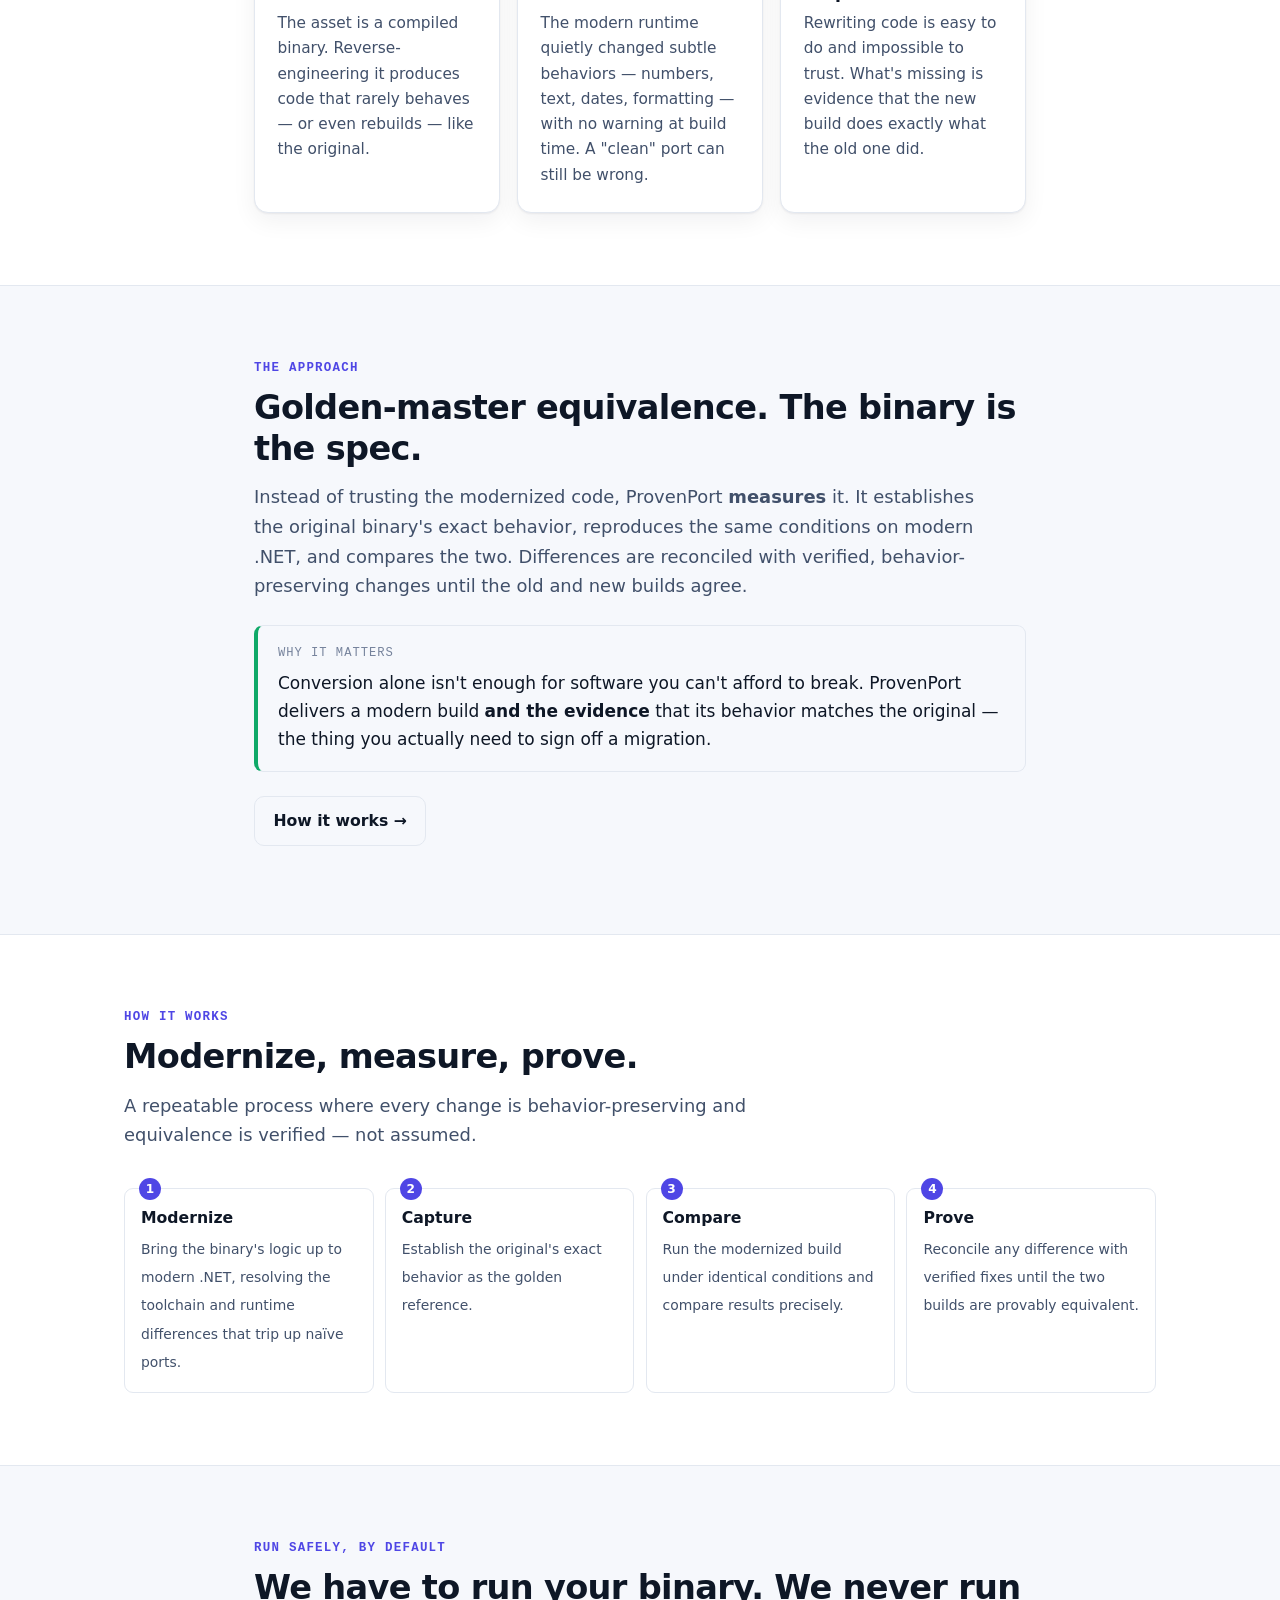
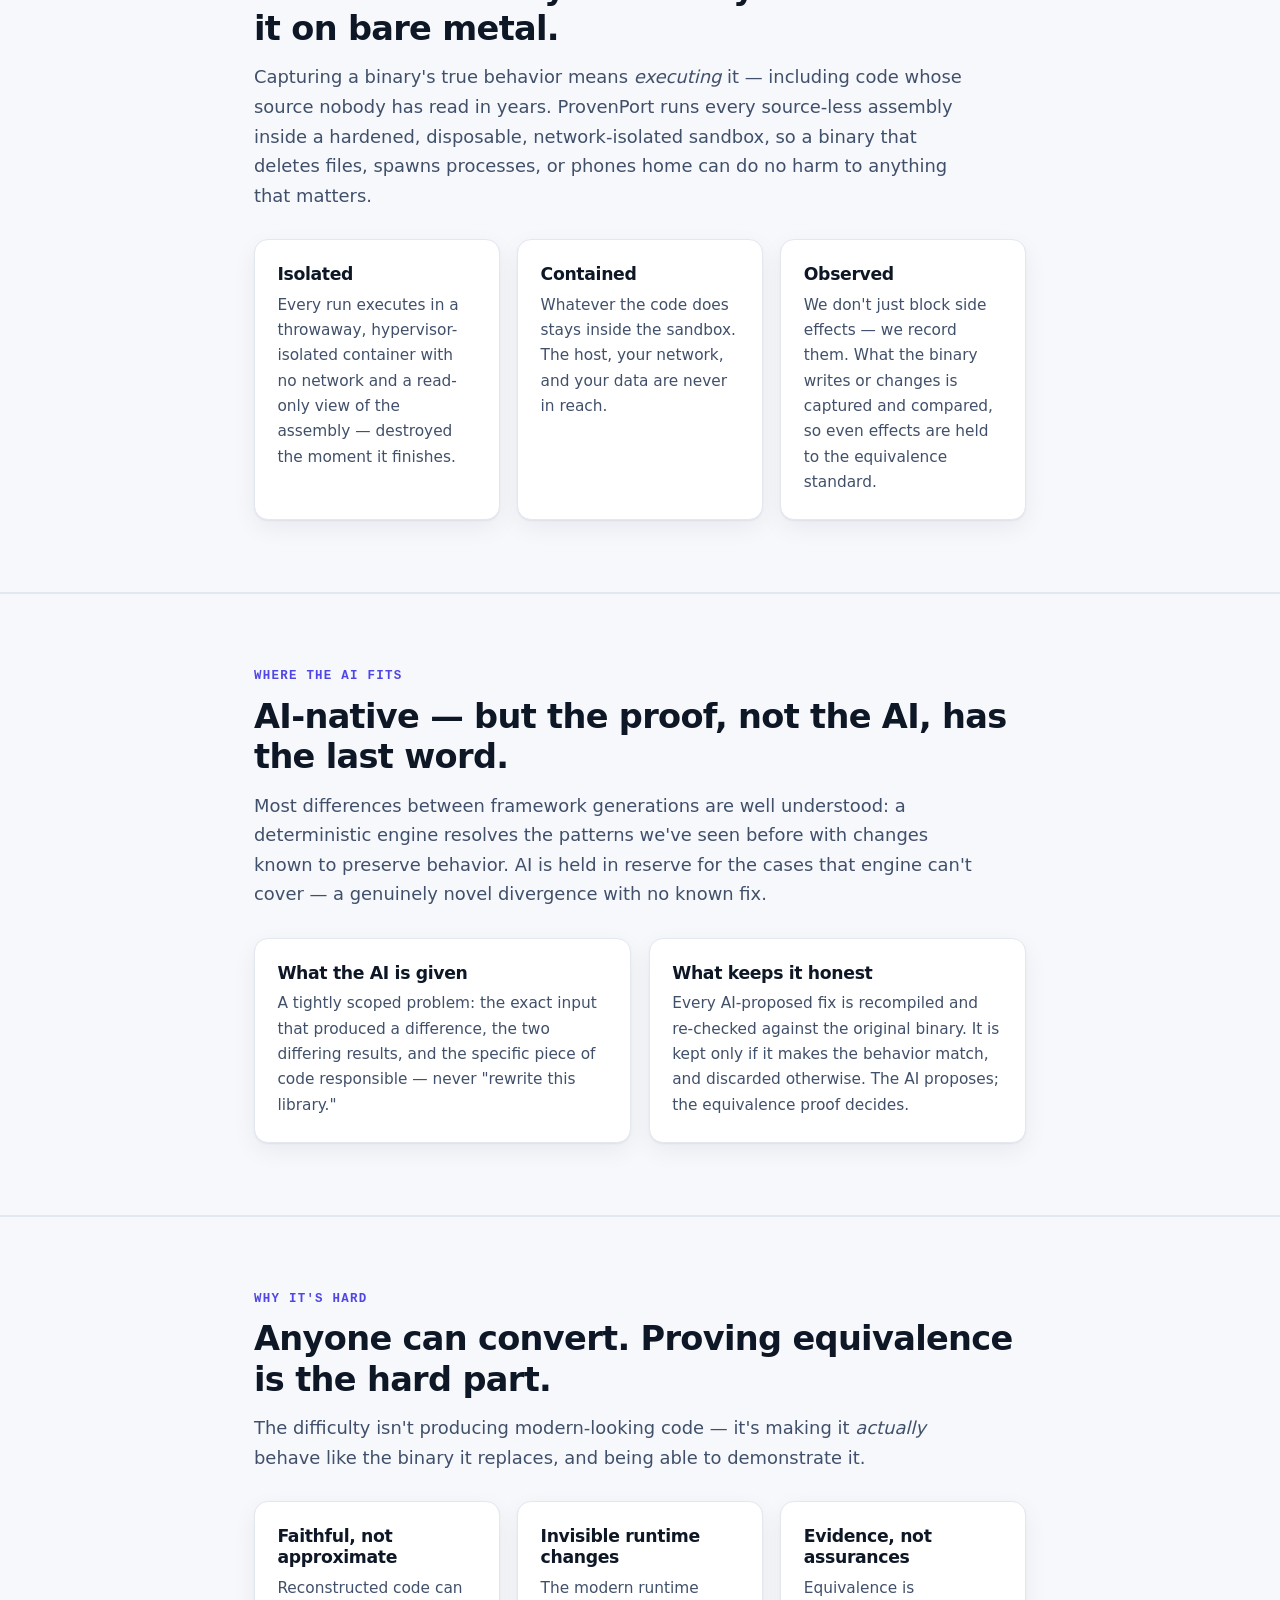
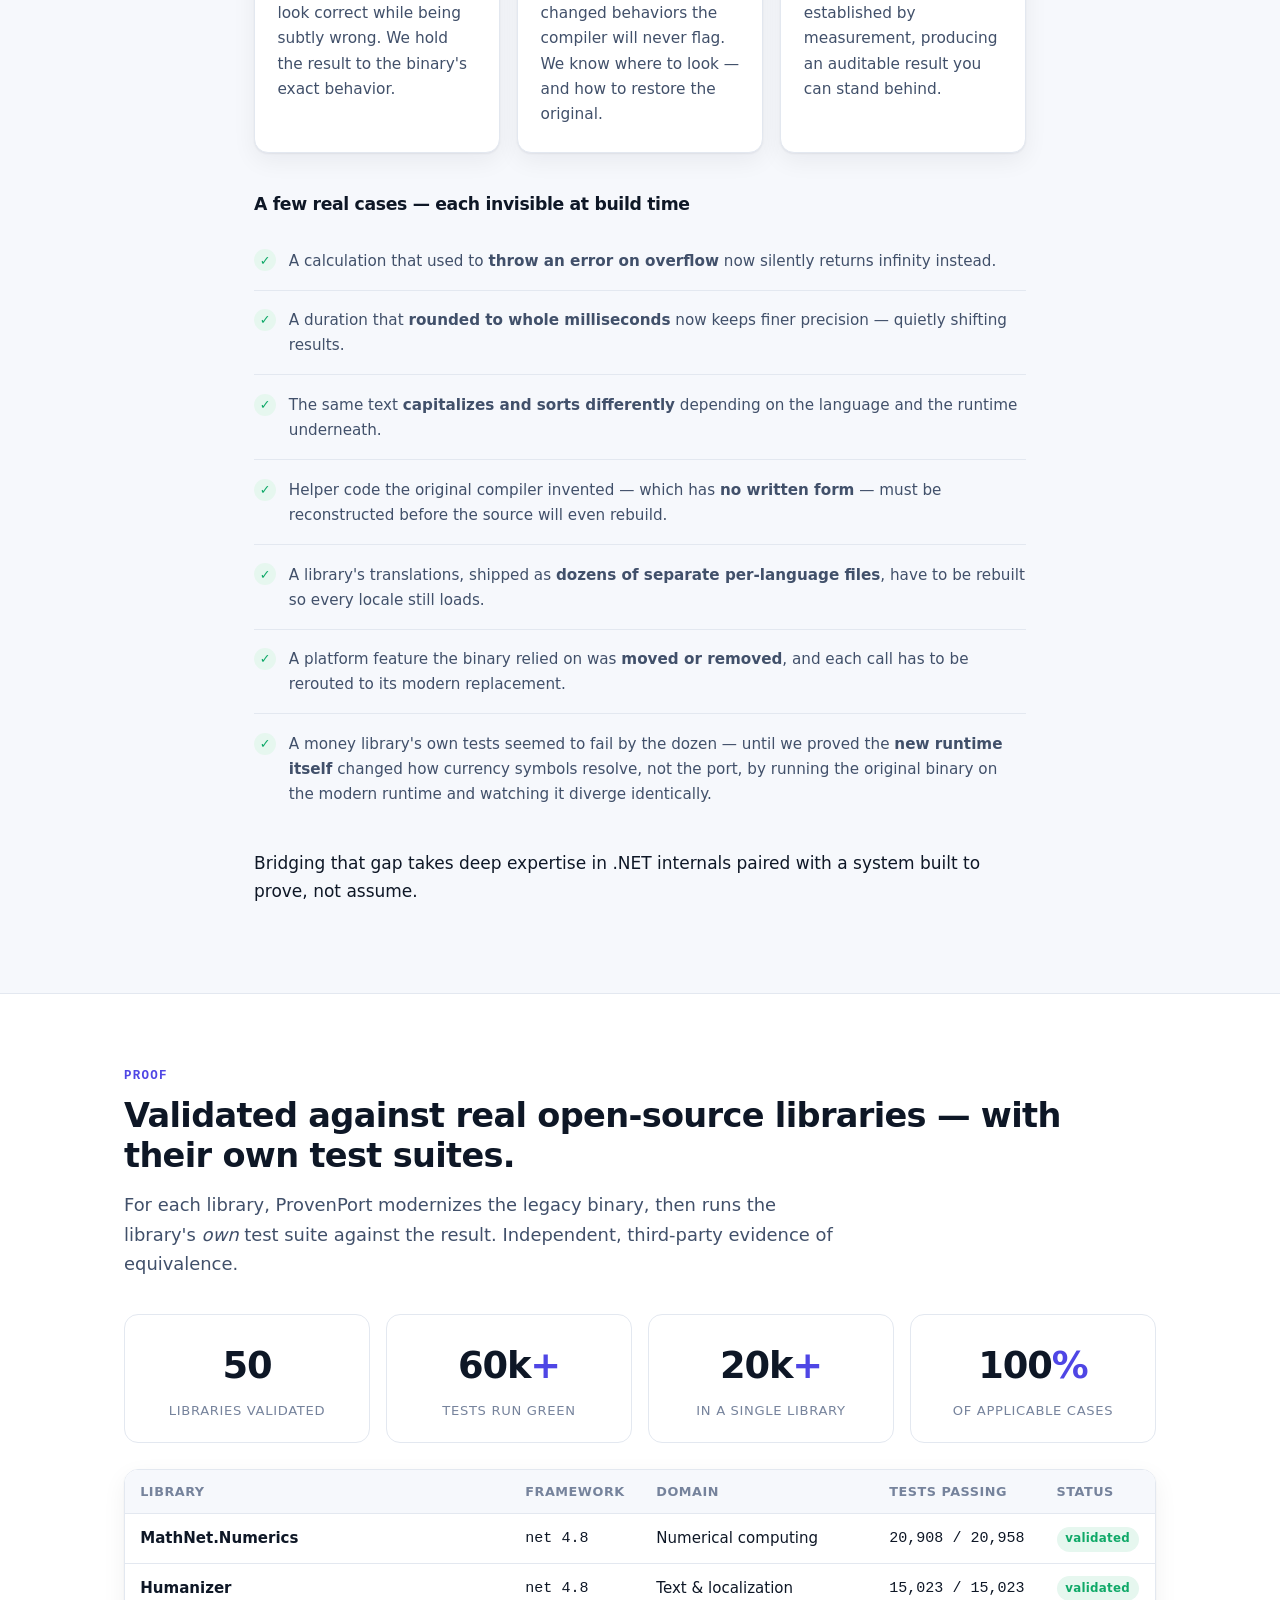
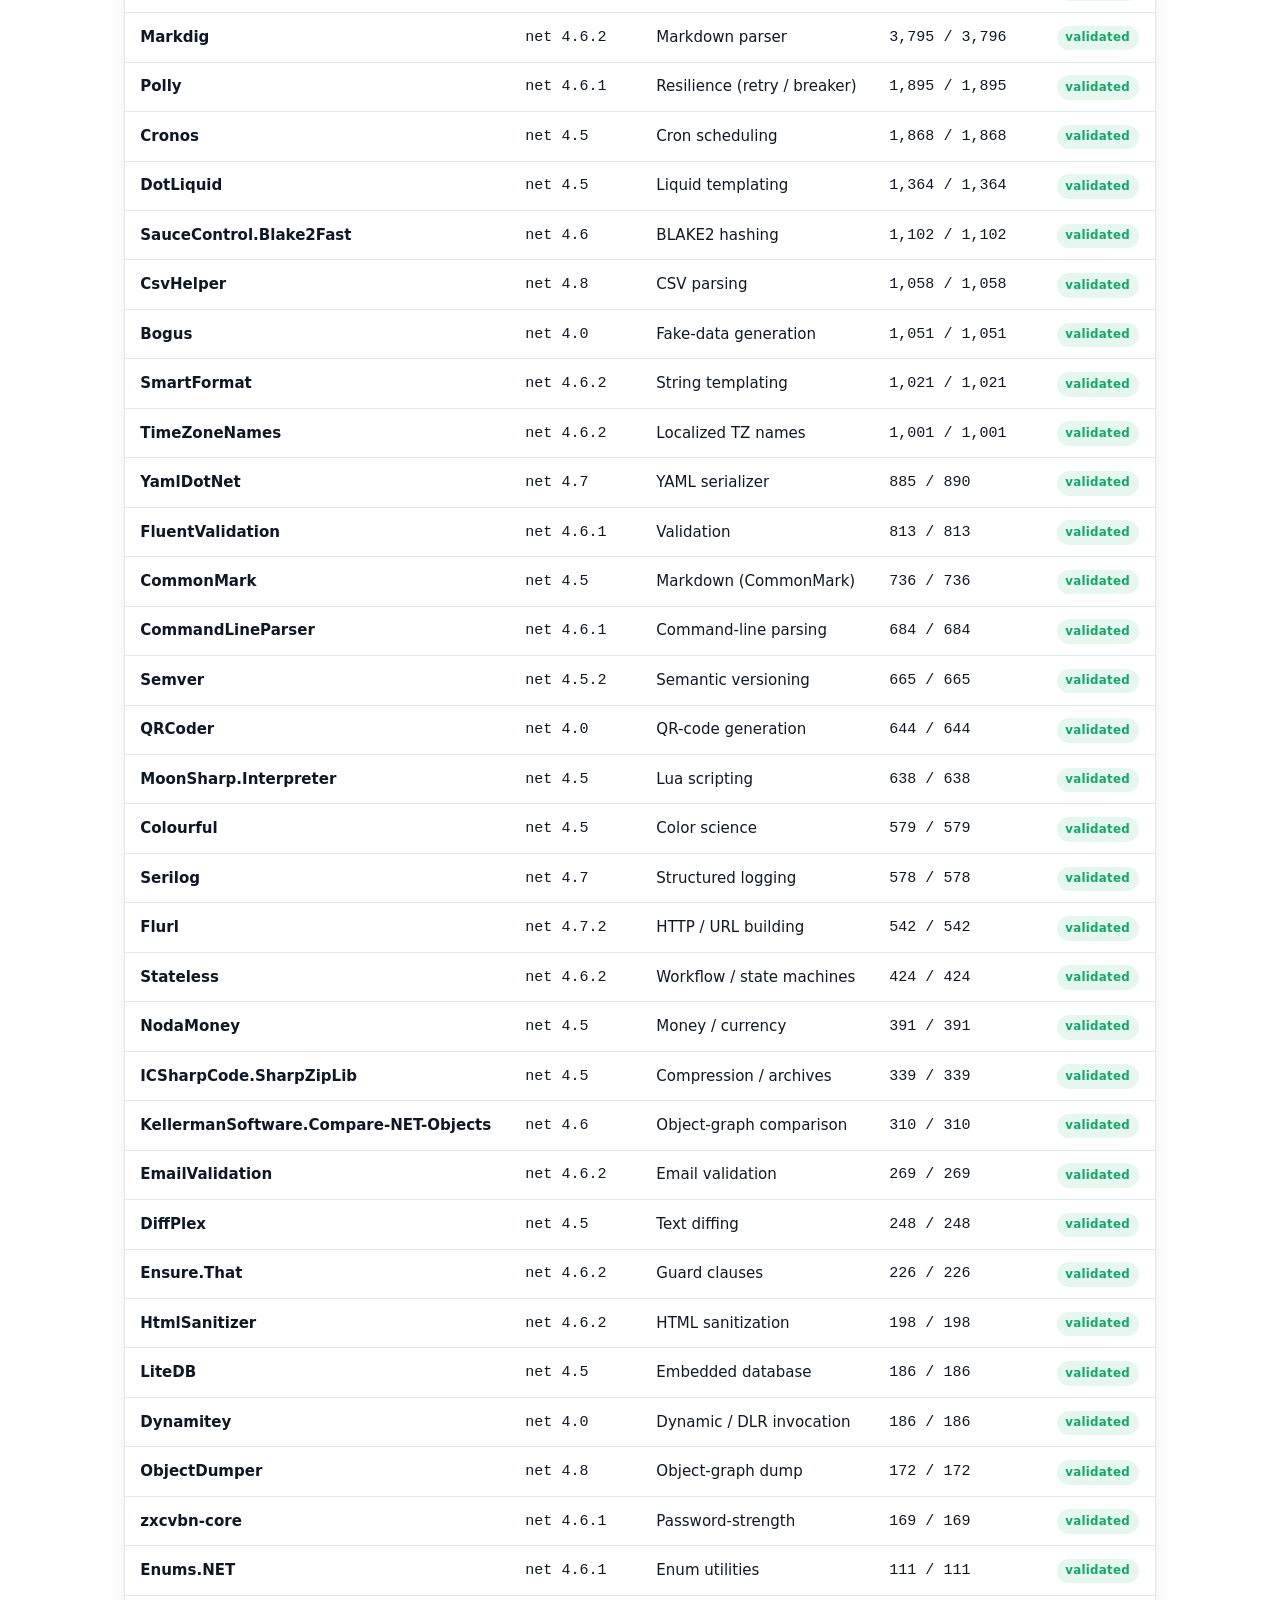
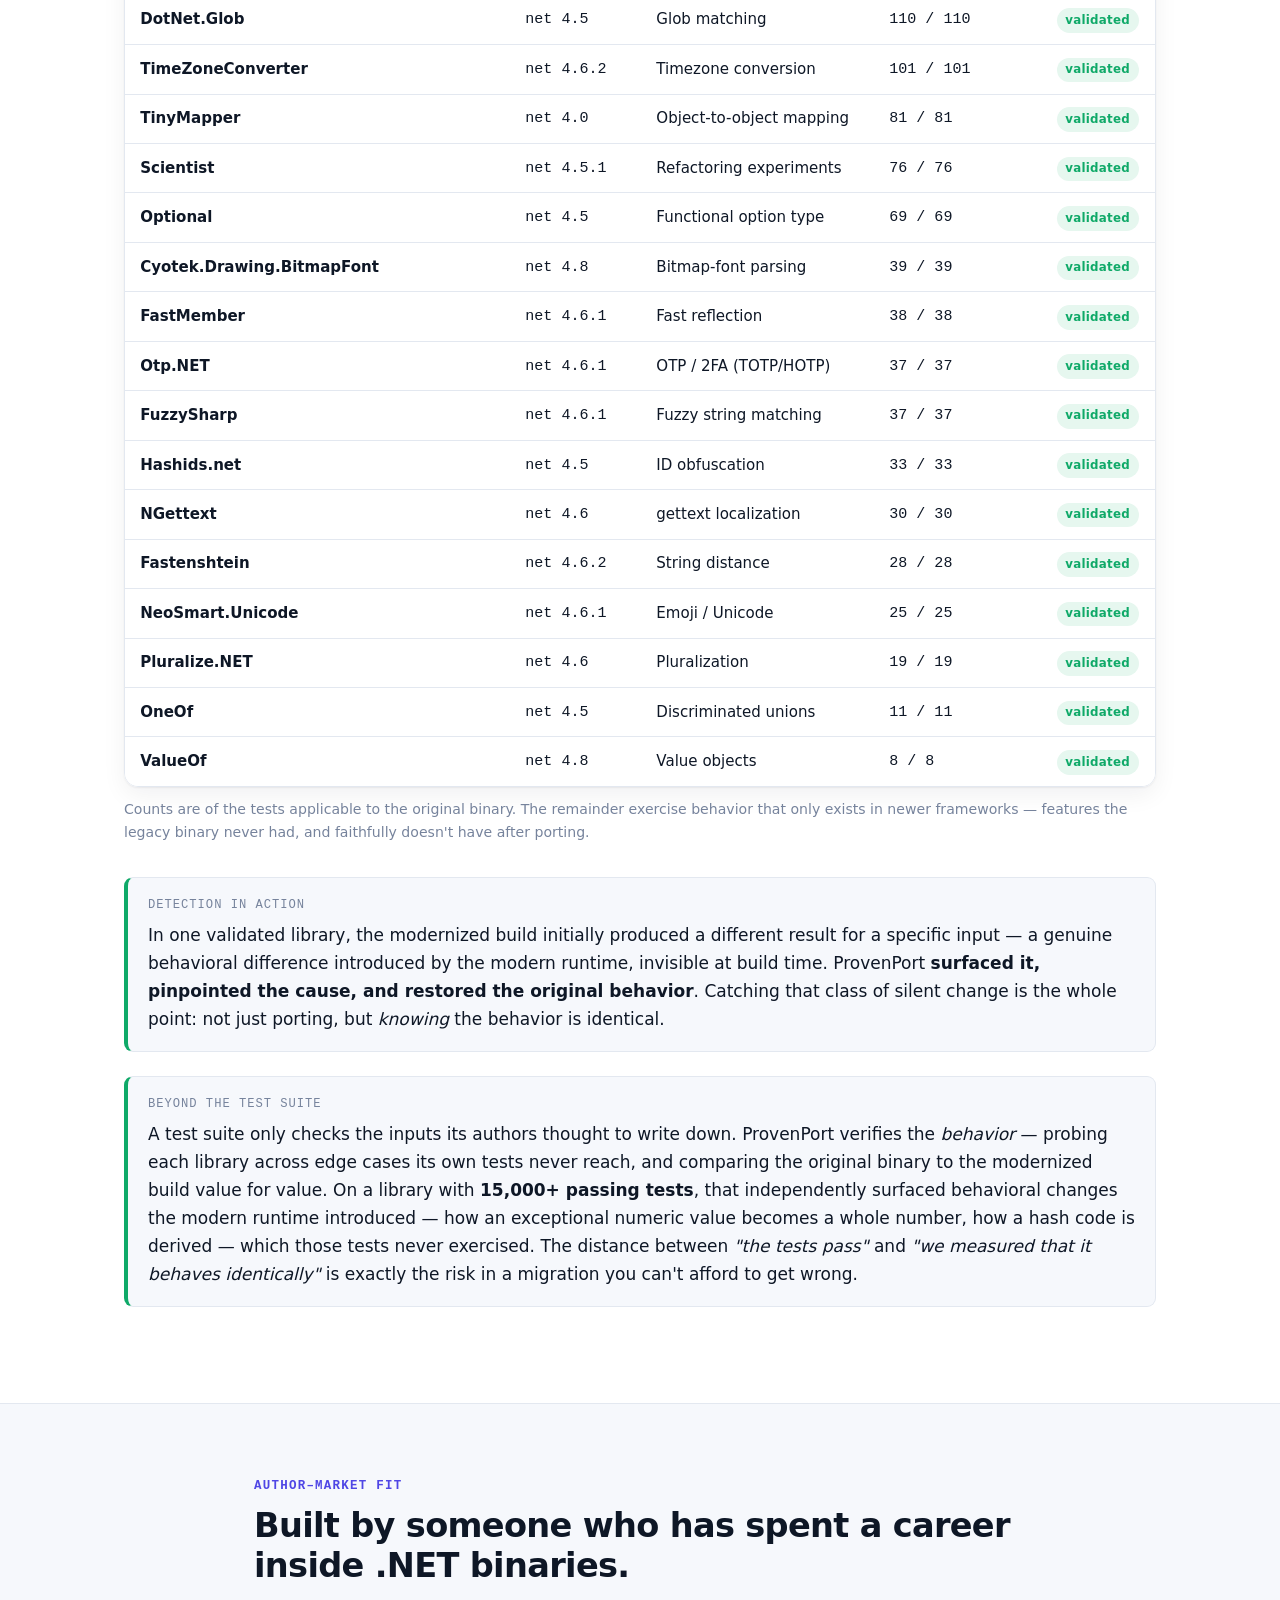
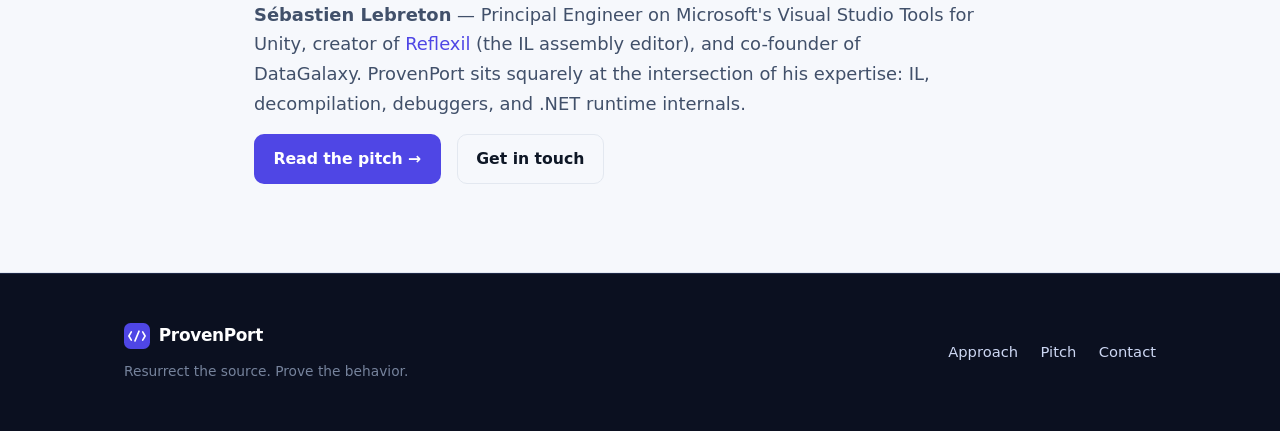
==== commit 38160f33: "Add "Beyond the test suite" proof point (home + pitch) Surface the differentiator that our equivalen" ====
--- a/index.html
+++ b/index.html
@@ -212,6 +212,11 @@
     <div class="lbl">Detection in action</div>
     <p class="mb0">In one validated library, the modernized build initially produced a different result for a specific input — a genuine behavioral difference introduced by the modern runtime, invisible at build time. ProvenPort <strong>surfaced it, pinpointed the cause, and restored the original behavior</strong>. Catching that class of silent change is the whole point: not just porting, but <em>knowing</em> the behavior is identical.</p>
   </div>
+
+  <div class="callout proven" style="margin-top:1.4rem">
+    <div class="lbl">Beyond the test suite</div>
+    <p class="mb0">A test suite only checks the inputs its authors thought to write down. ProvenPort verifies the <em>behavior</em> — probing each library across edge cases its own tests never reach, and comparing the original binary to the modernized build value for value. On a library with <strong>15,000+ passing tests</strong>, that independently surfaced behavioral changes the modern runtime introduced — how an exceptional numeric value becomes a whole number, how a hash code is derived — which those tests never exercised. The distance between <em>"the tests pass"</em> and <em>"we measured that it behaves identically"</em> is exactly the risk in a migration you can't afford to get wrong.</p>
+  </div>
 </div></section>
 
 <!-- AUTHOR -->
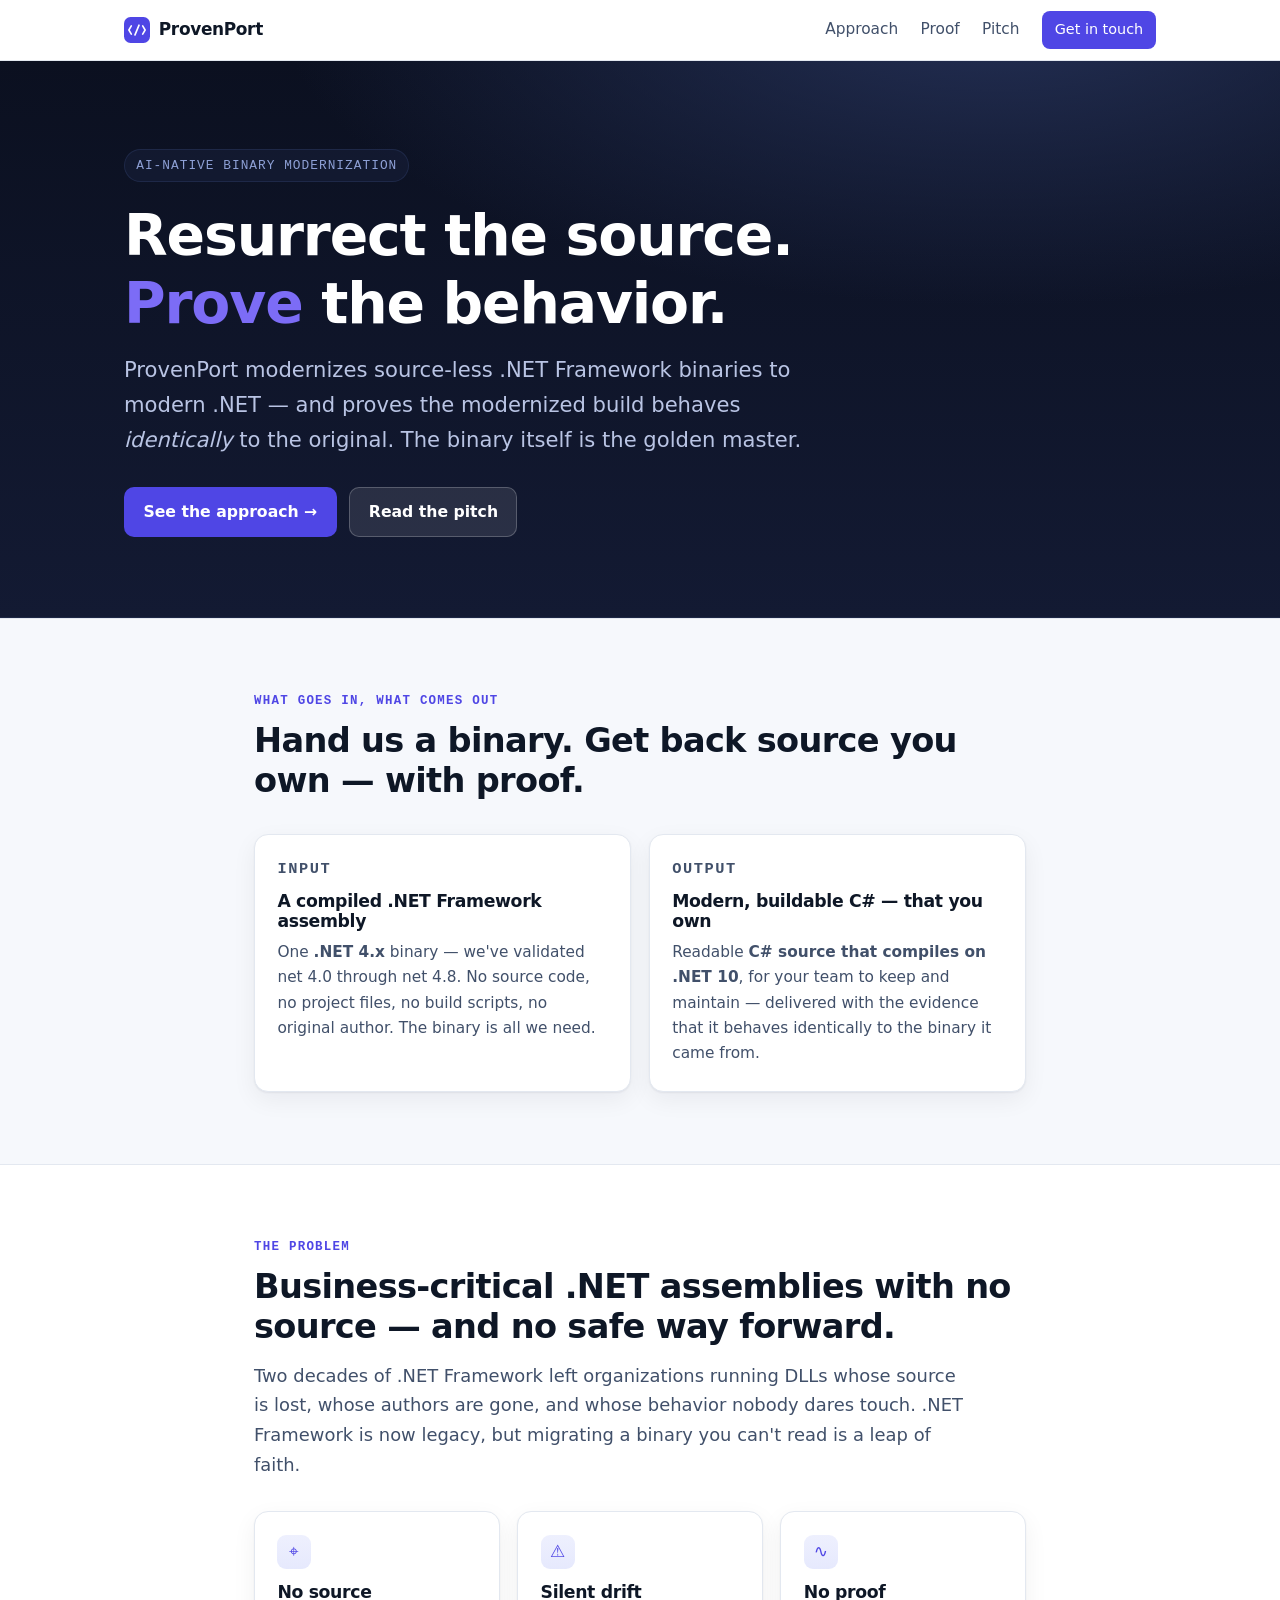
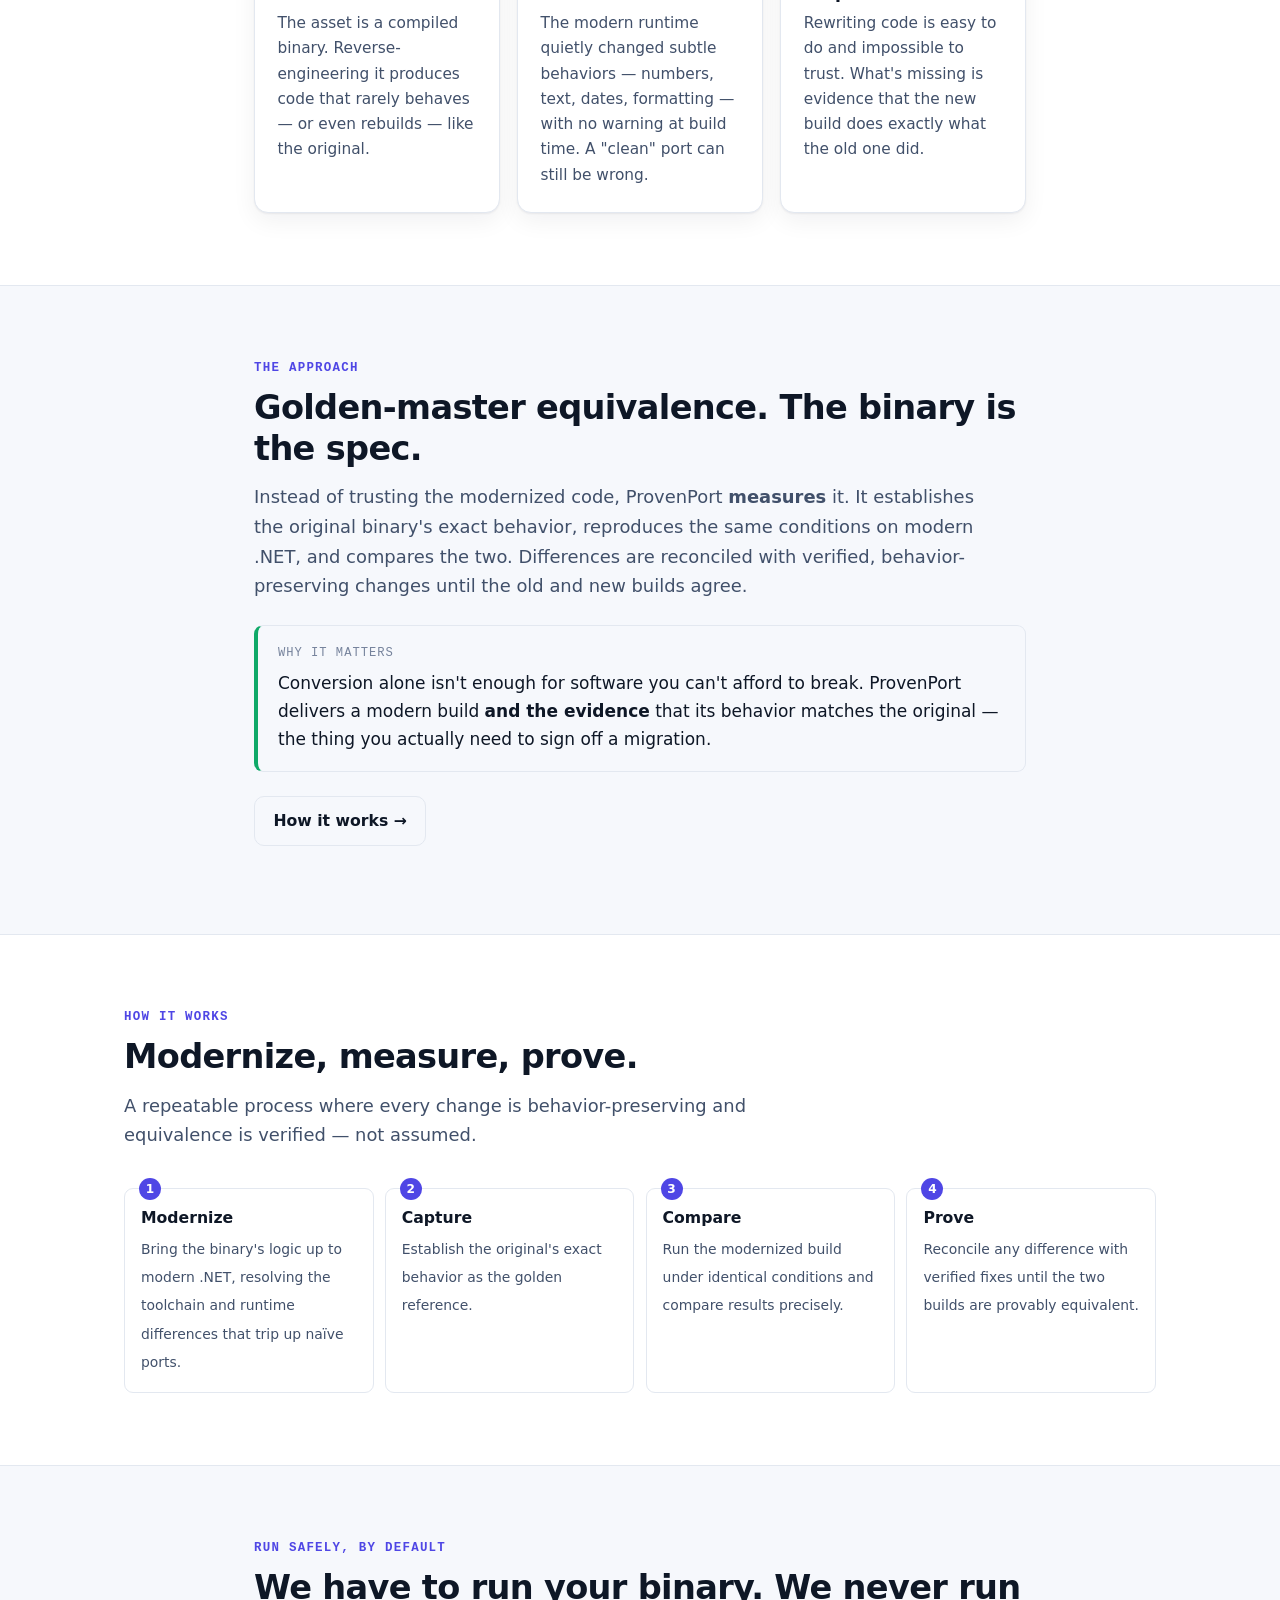
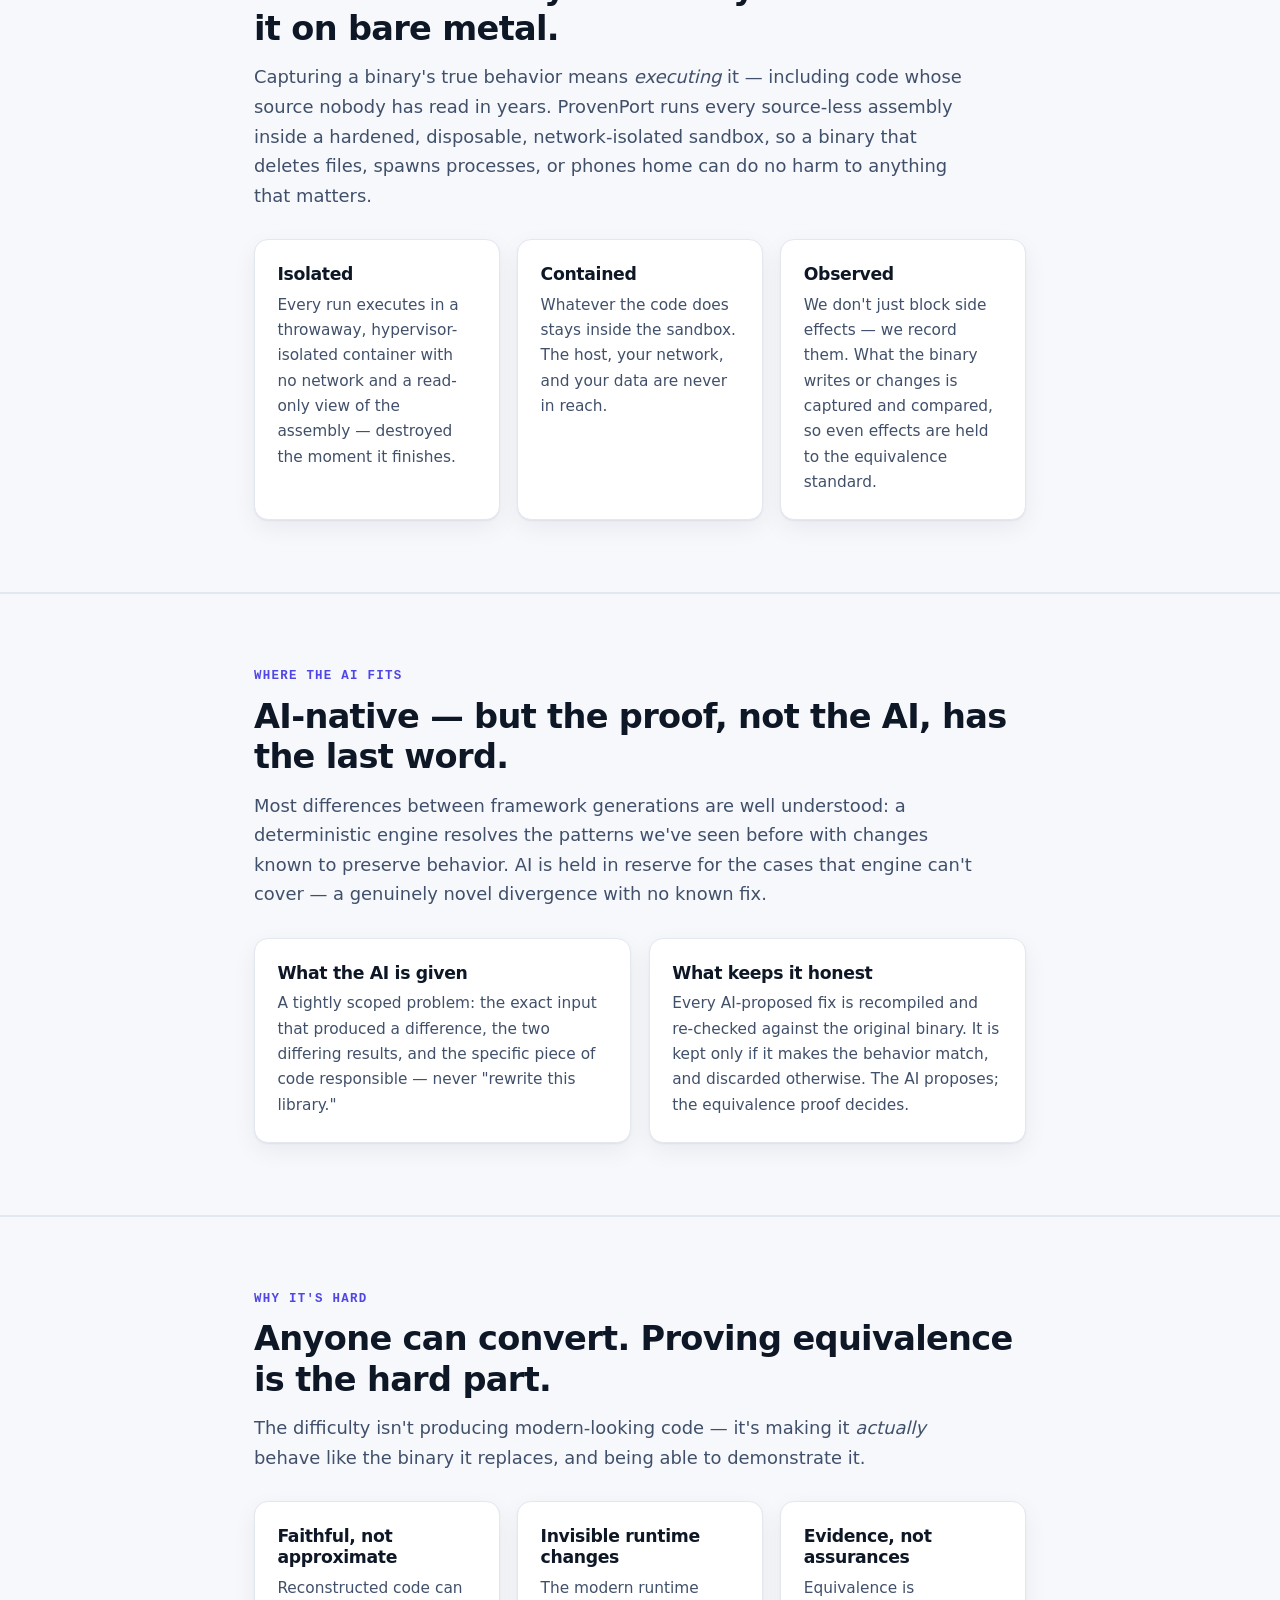
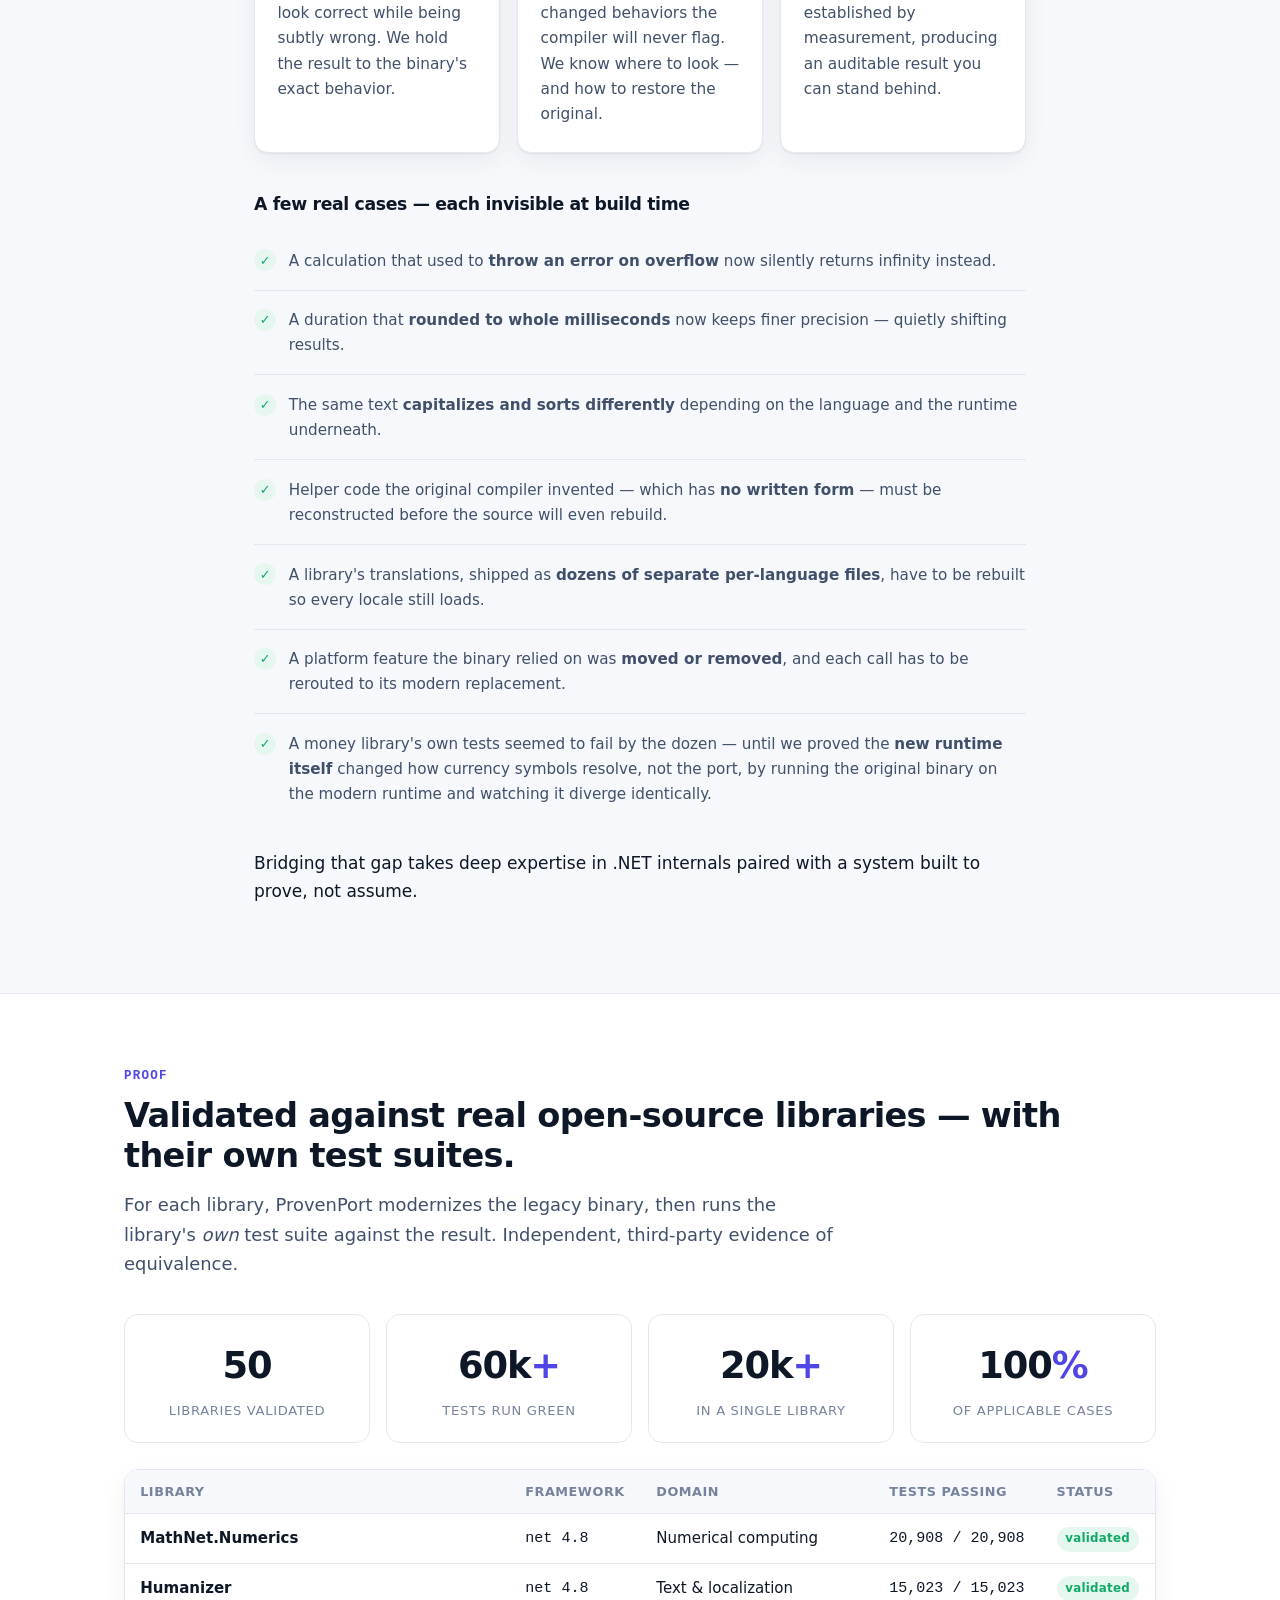
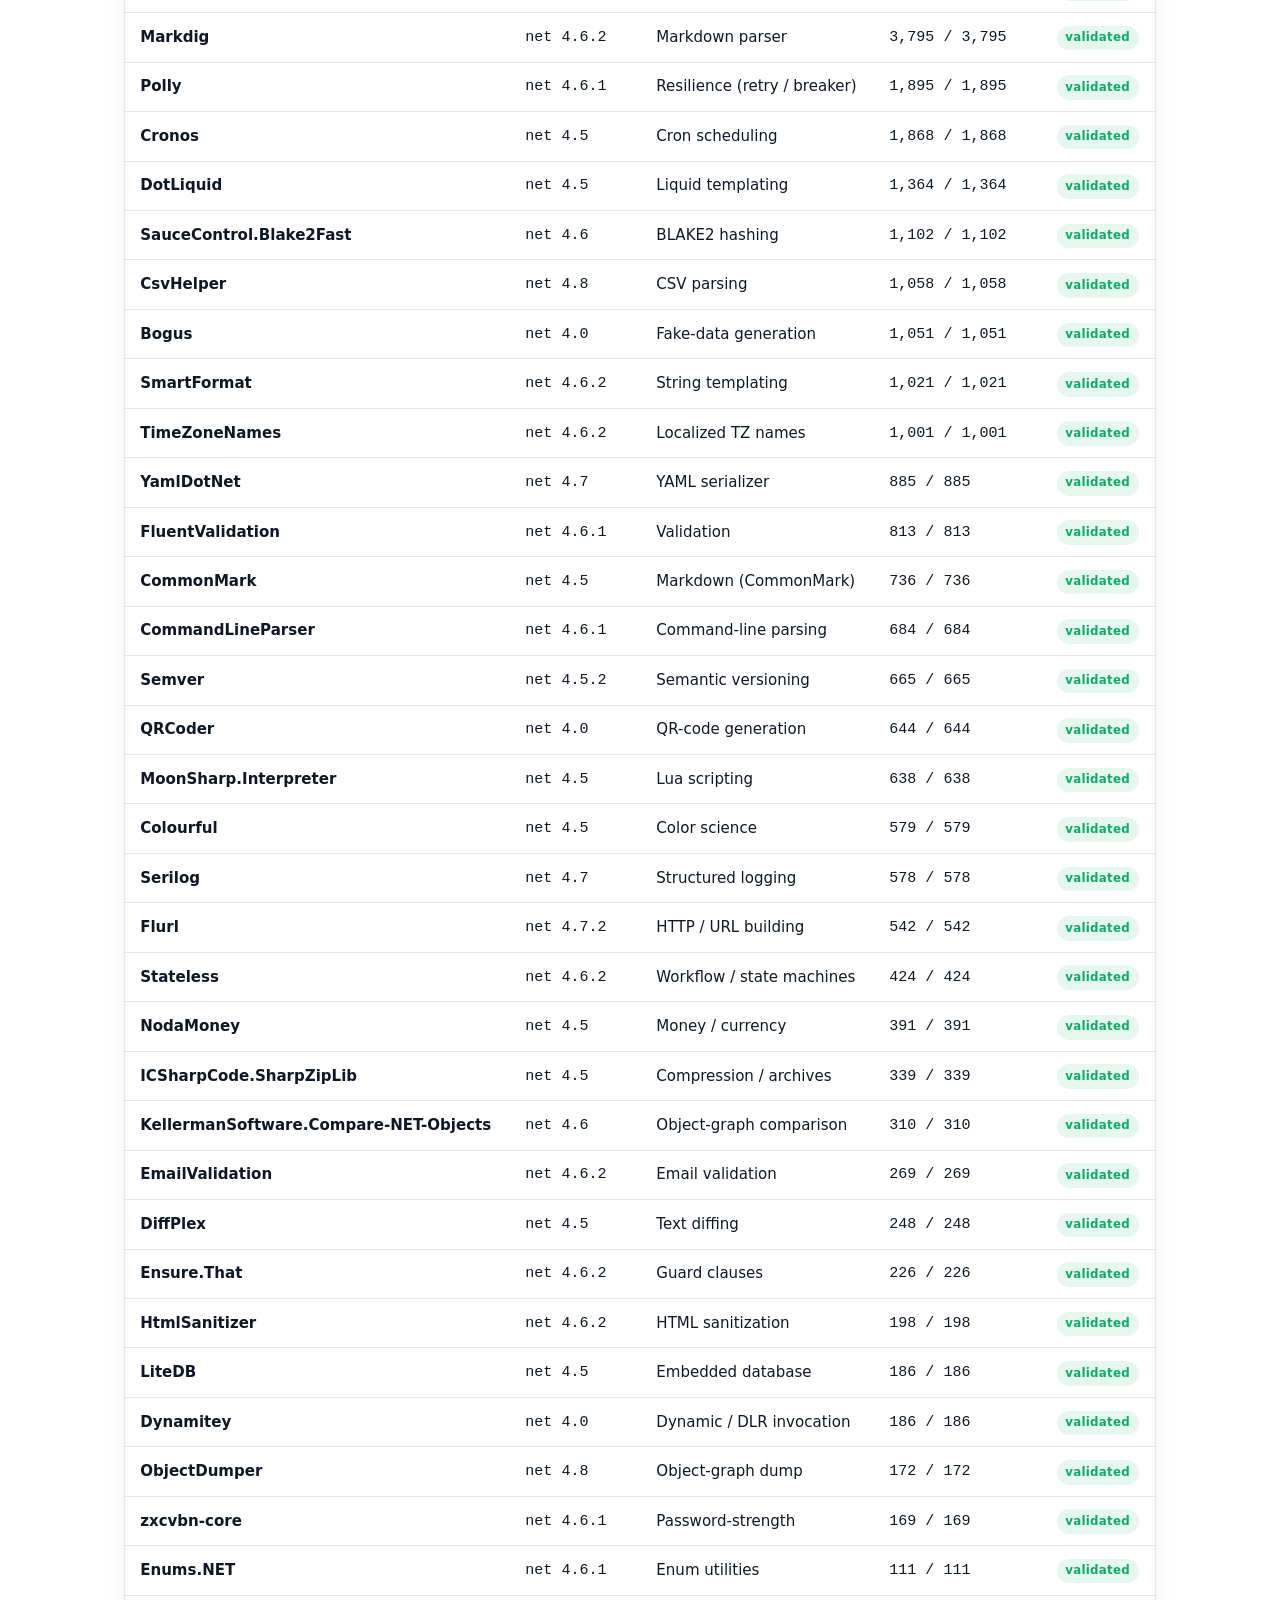
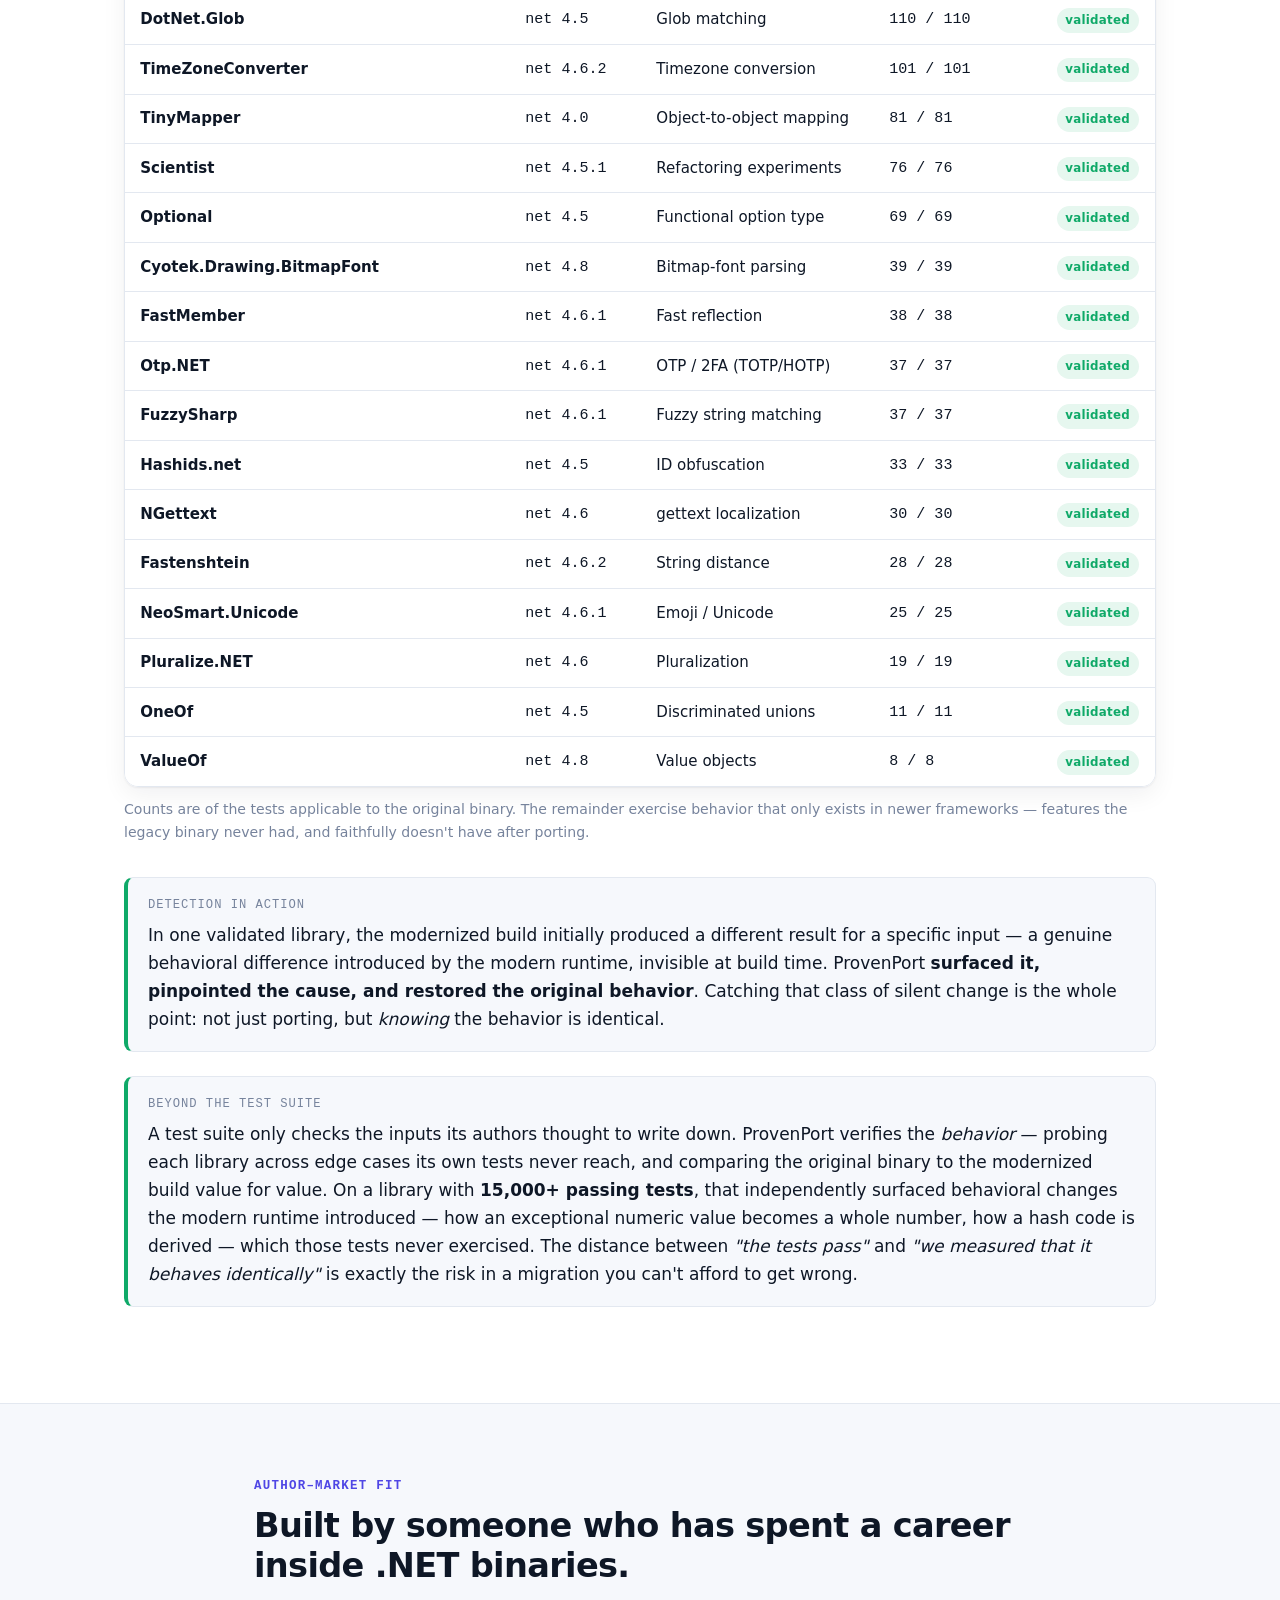
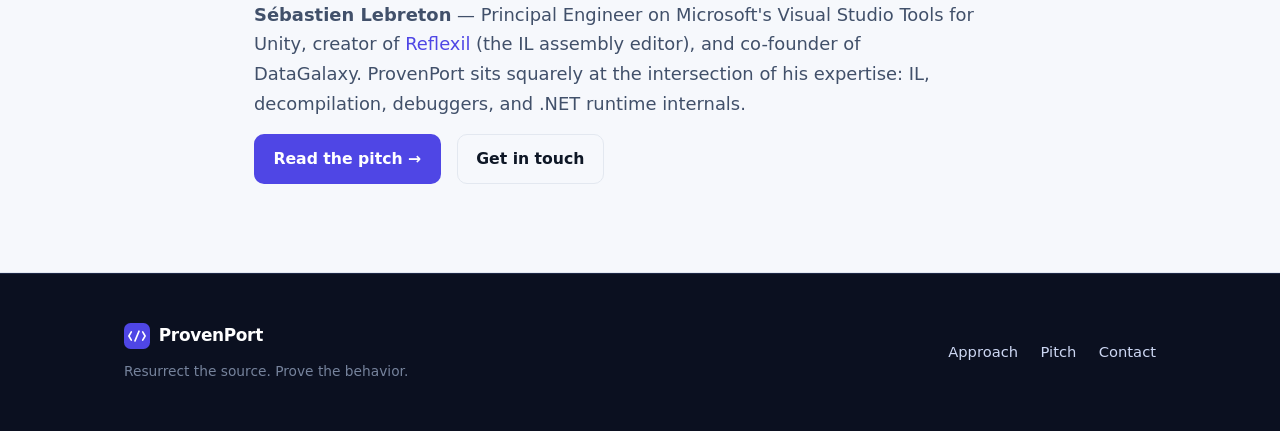
==== commit d306007e: "Update corpus figures to passing/executed (exclude skips) MathNet 20,908 / 20,908, YamlDotNet 885 / " ====
--- a/index.html
+++ b/index.html
@@ -153,9 +153,9 @@
     <table>
       <thead><tr><th>Library</th><th>Framework</th><th>Domain</th><th>Tests passing</th><th>Status</th></tr></thead>
       <tbody>
-        <tr><td><b>MathNet.Numerics</b></td><td class="num">net 4.8</td><td>Numerical computing</td><td class="num">20,908 / 20,958</td><td><span class="badge ok">validated</span></td></tr>
+        <tr><td><b>MathNet.Numerics</b></td><td class="num">net 4.8</td><td>Numerical computing</td><td class="num">20,908 / 20,908</td><td><span class="badge ok">validated</span></td></tr>
         <tr><td><b>Humanizer</b></td><td class="num">net 4.8</td><td>Text &amp; localization</td><td class="num">15,023 / 15,023</td><td><span class="badge ok">validated</span></td></tr>
-        <tr><td><b>Markdig</b></td><td class="num">net 4.6.2</td><td>Markdown parser</td><td class="num">3,795 / 3,796</td><td><span class="badge ok">validated</span></td></tr>
+        <tr><td><b>Markdig</b></td><td class="num">net 4.6.2</td><td>Markdown parser</td><td class="num">3,795 / 3,795</td><td><span class="badge ok">validated</span></td></tr>
         <tr><td><b>Polly</b></td><td class="num">net 4.6.1</td><td>Resilience (retry / breaker)</td><td class="num">1,895 / 1,895</td><td><span class="badge ok">validated</span></td></tr>
         <tr><td><b>Cronos</b></td><td class="num">net 4.5</td><td>Cron scheduling</td><td class="num">1,868 / 1,868</td><td><span class="badge ok">validated</span></td></tr>
         <tr><td><b>DotLiquid</b></td><td class="num">net 4.5</td><td>Liquid templating</td><td class="num">1,364 / 1,364</td><td><span class="badge ok">validated</span></td></tr>
@@ -164,7 +164,7 @@
         <tr><td><b>Bogus</b></td><td class="num">net 4.0</td><td>Fake-data generation</td><td class="num">1,051 / 1,051</td><td><span class="badge ok">validated</span></td></tr>
         <tr><td><b>SmartFormat</b></td><td class="num">net 4.6.2</td><td>String templating</td><td class="num">1,021 / 1,021</td><td><span class="badge ok">validated</span></td></tr>
         <tr><td><b>TimeZoneNames</b></td><td class="num">net 4.6.2</td><td>Localized TZ names</td><td class="num">1,001 / 1,001</td><td><span class="badge ok">validated</span></td></tr>
-        <tr><td><b>YamlDotNet</b></td><td class="num">net 4.7</td><td>YAML serializer</td><td class="num">885 / 890</td><td><span class="badge ok">validated</span></td></tr>
+        <tr><td><b>YamlDotNet</b></td><td class="num">net 4.7</td><td>YAML serializer</td><td class="num">885 / 885</td><td><span class="badge ok">validated</span></td></tr>
         <tr><td><b>FluentValidation</b></td><td class="num">net 4.6.1</td><td>Validation</td><td class="num">813 / 813</td><td><span class="badge ok">validated</span></td></tr>
         <tr><td><b>CommonMark</b></td><td class="num">net 4.5</td><td>Markdown (CommonMark)</td><td class="num">736 / 736</td><td><span class="badge ok">validated</span></td></tr>
         <tr><td><b>CommandLineParser</b></td><td class="num">net 4.6.1</td><td>Command-line parsing</td><td class="num">684 / 684</td><td><span class="badge ok">validated</span></td></tr>
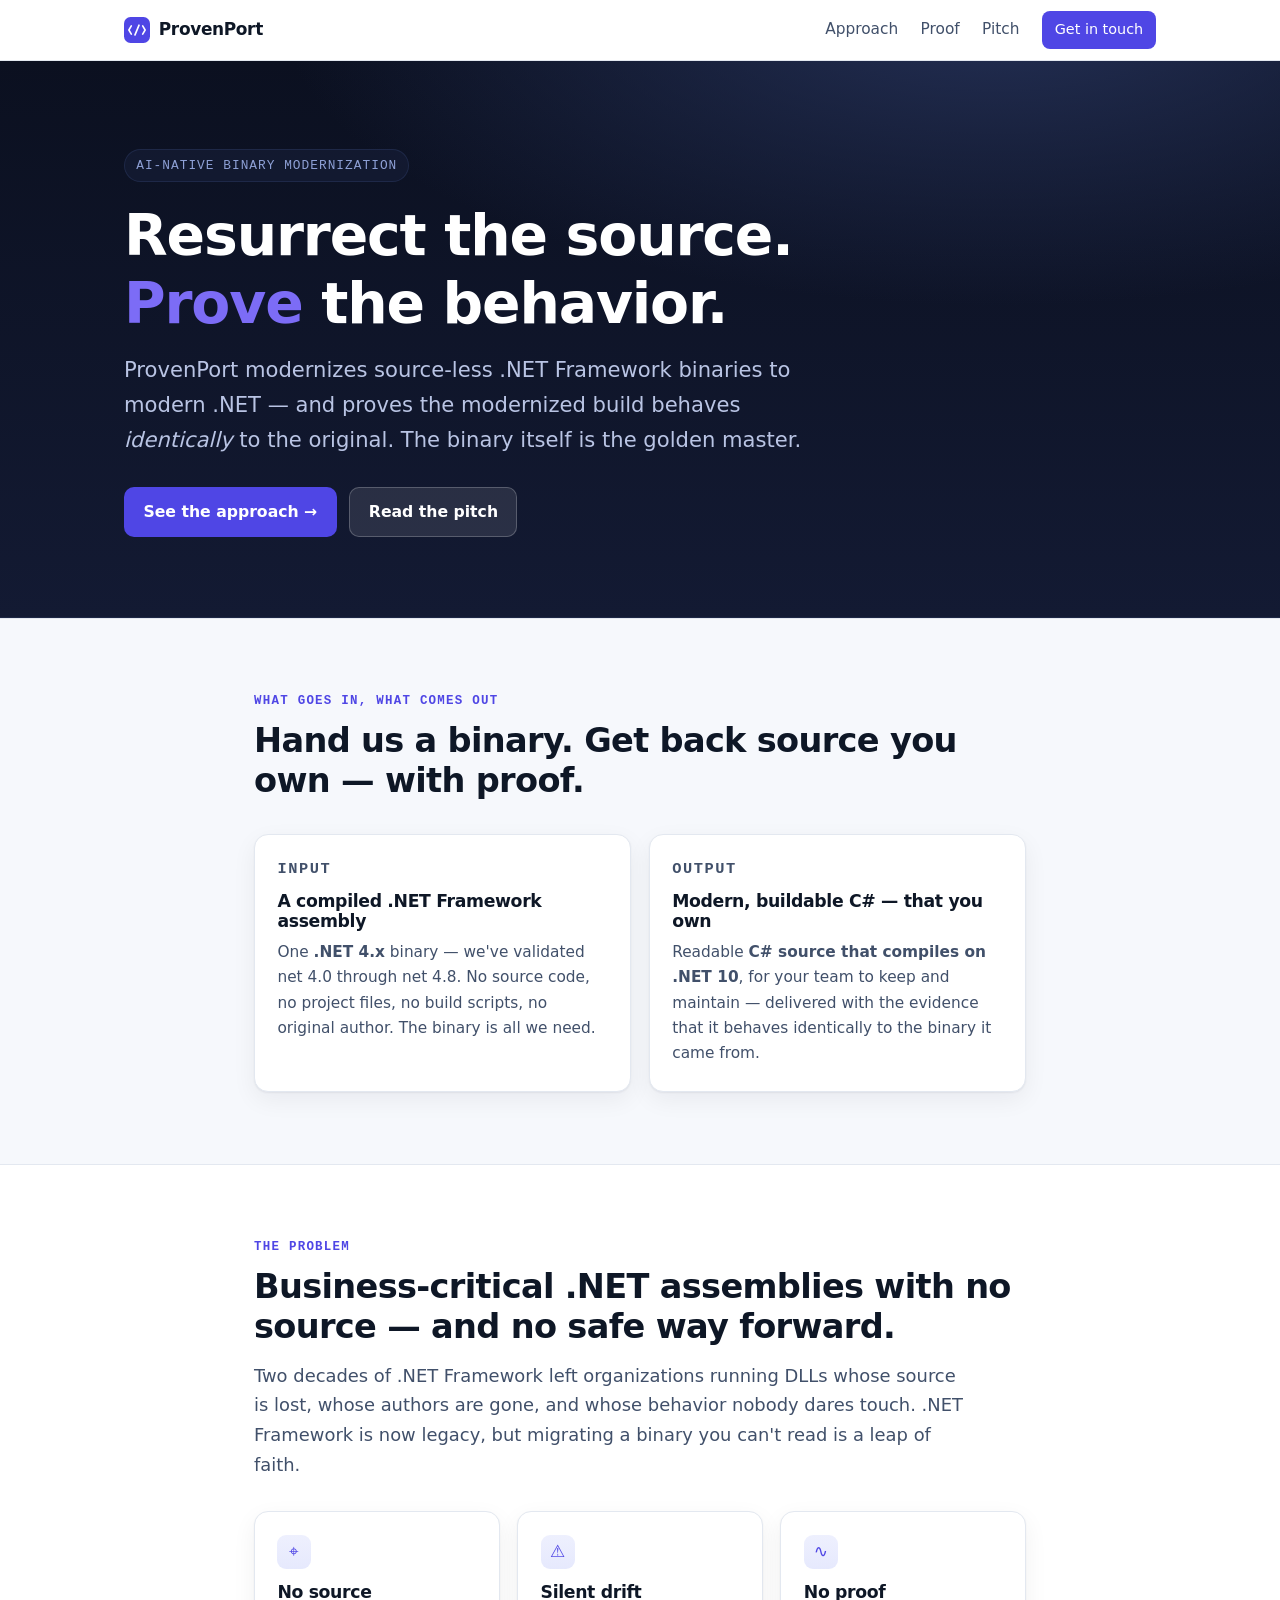
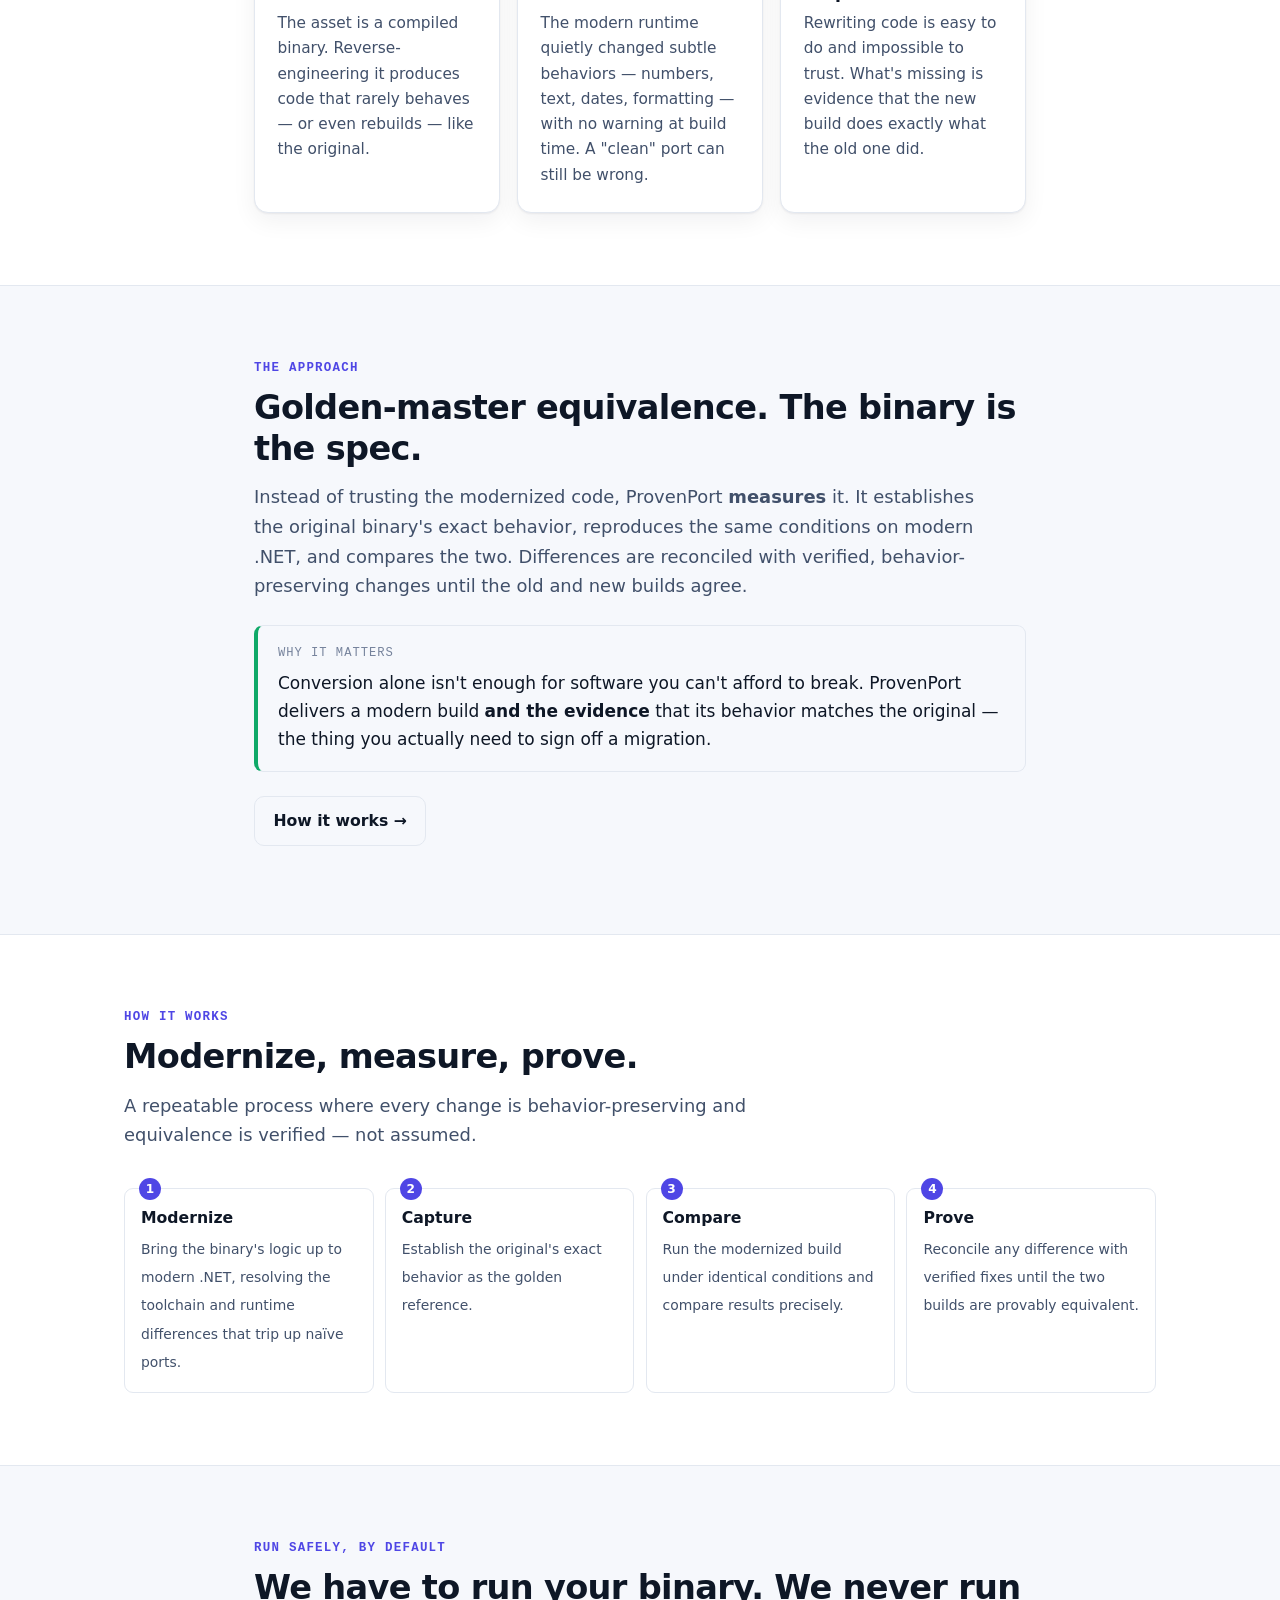
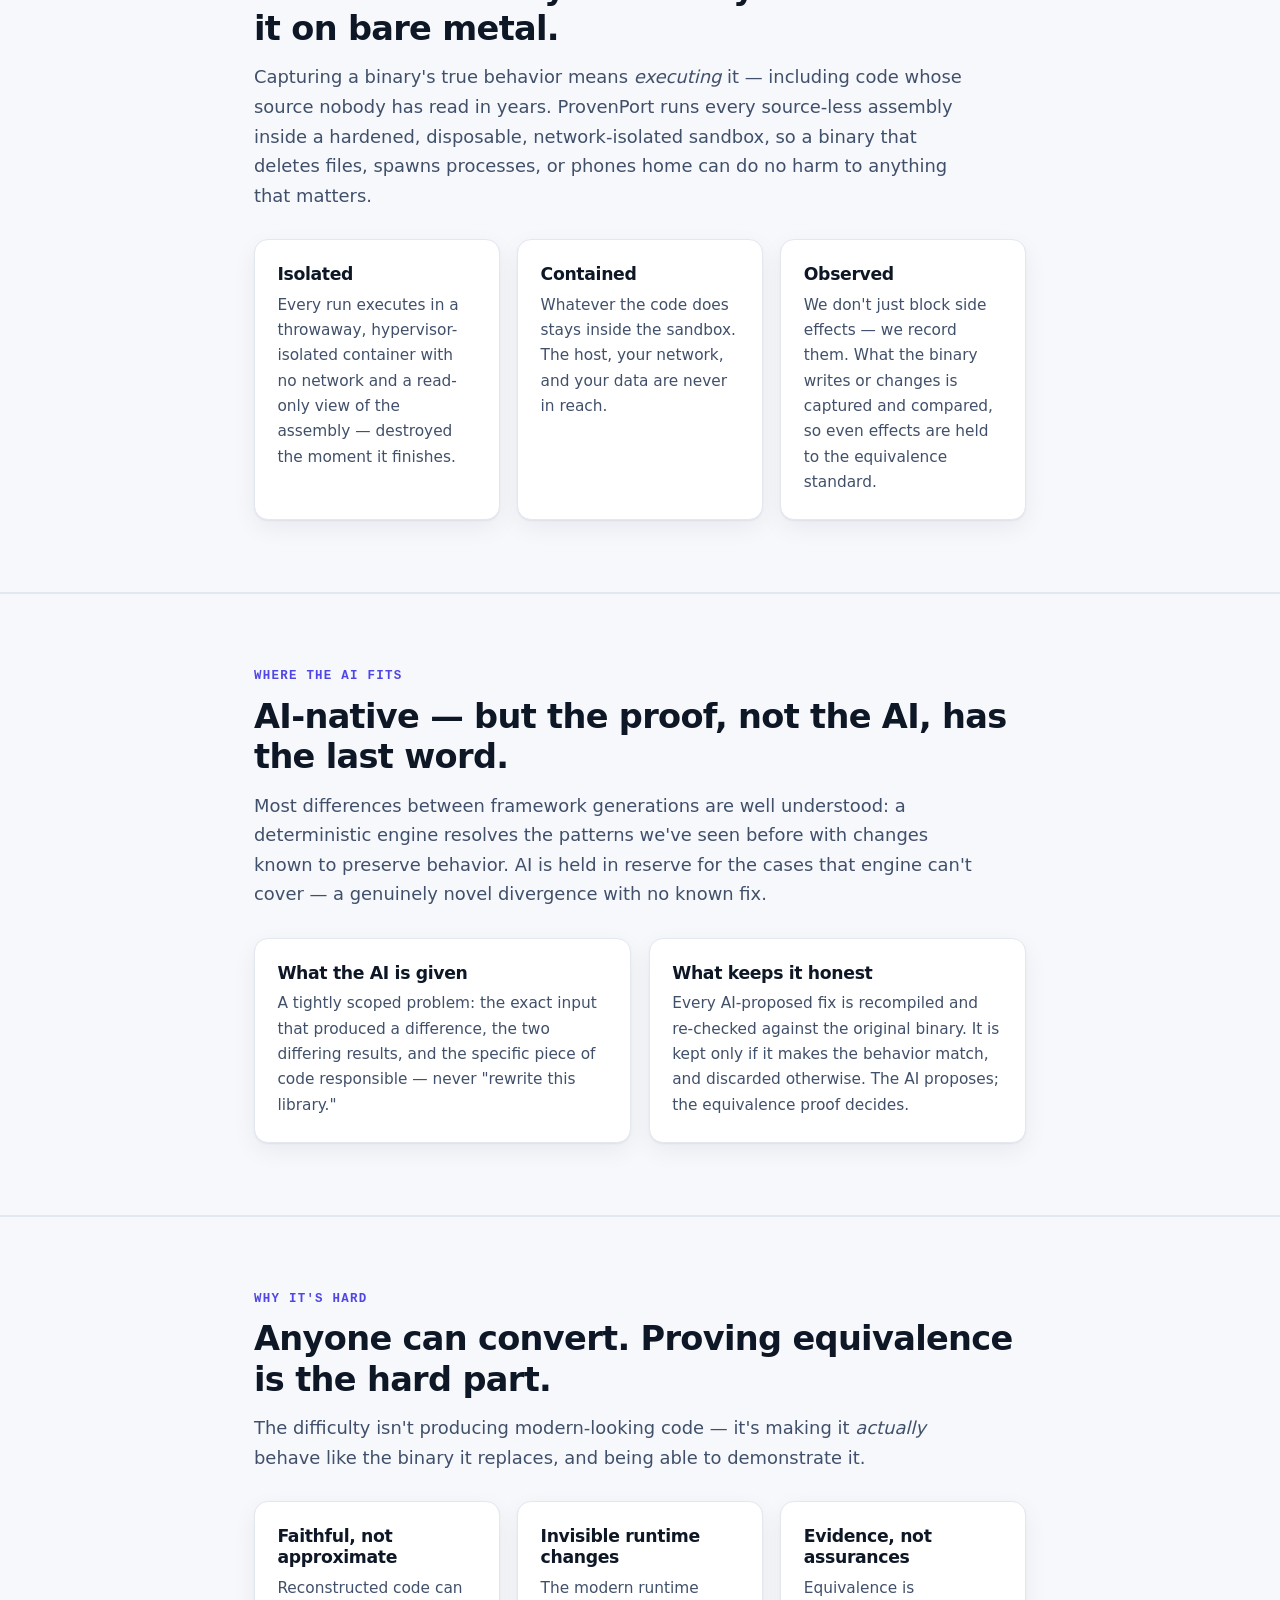
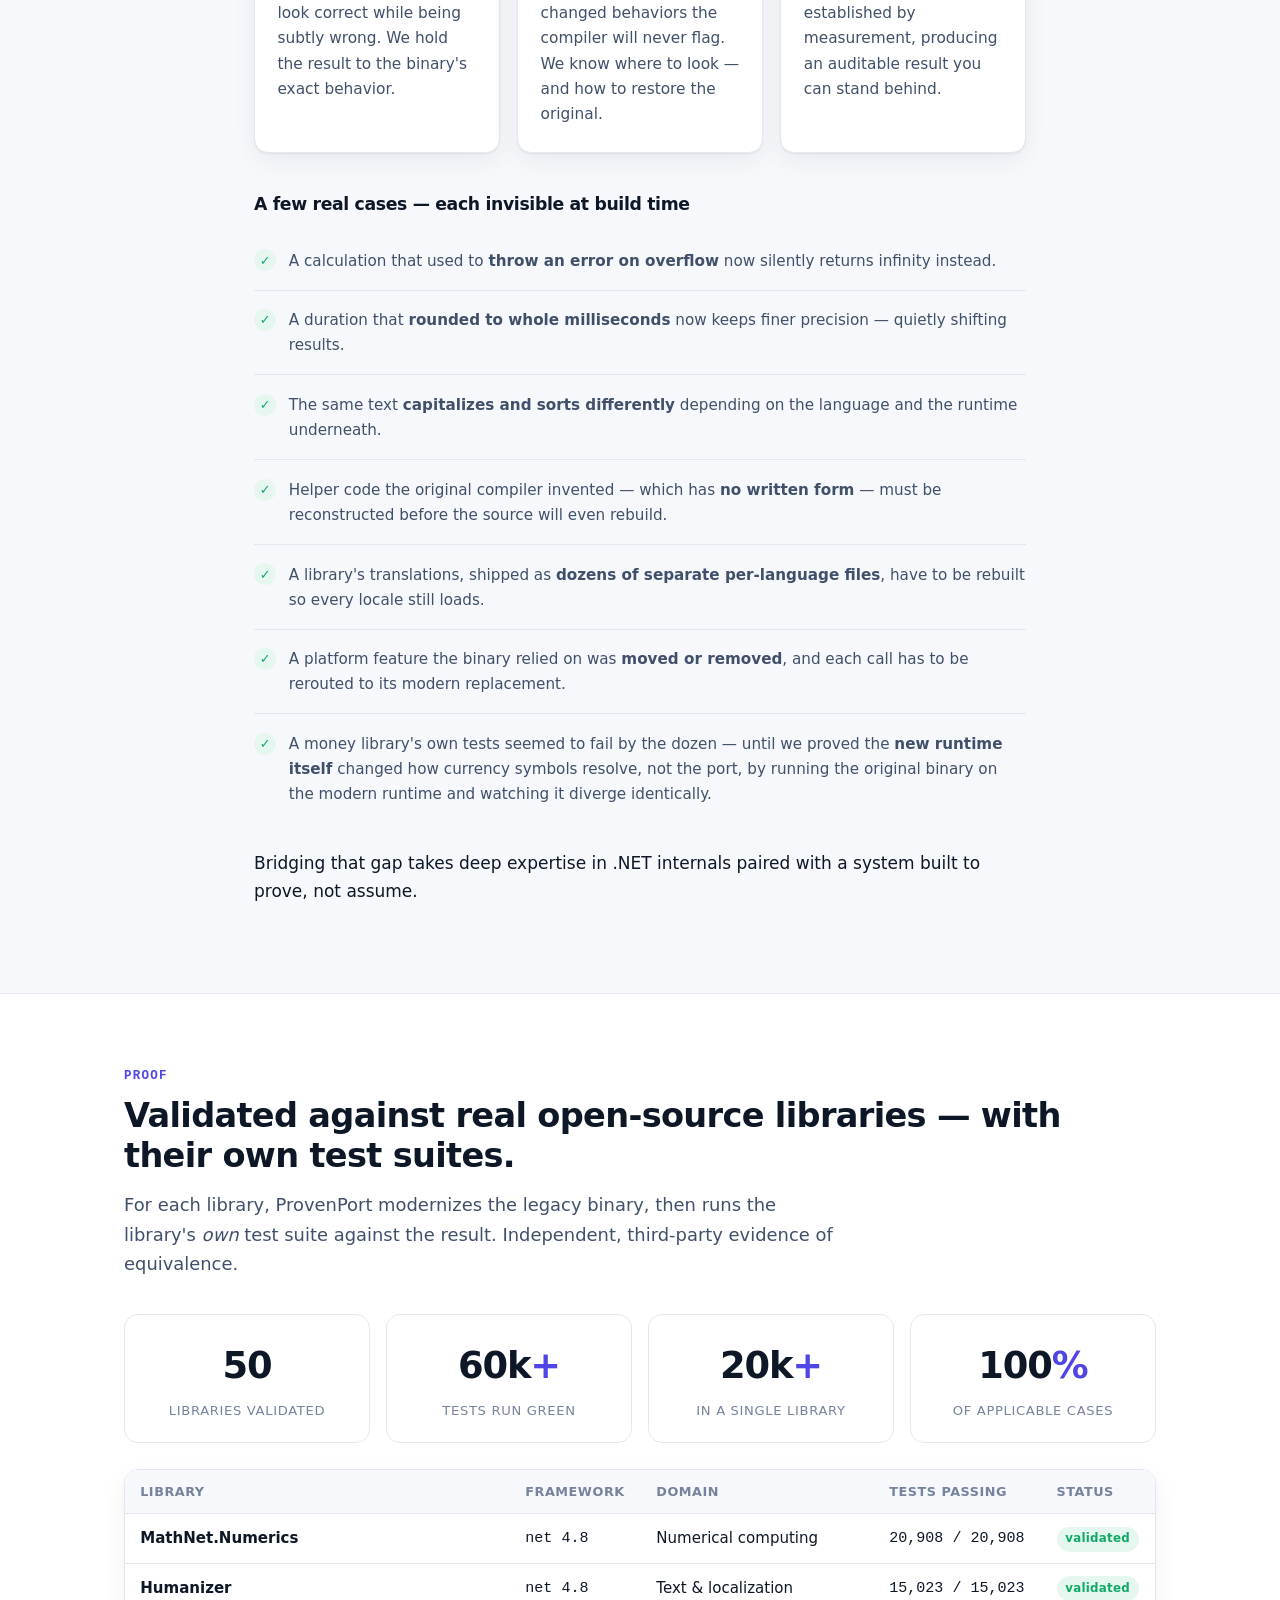
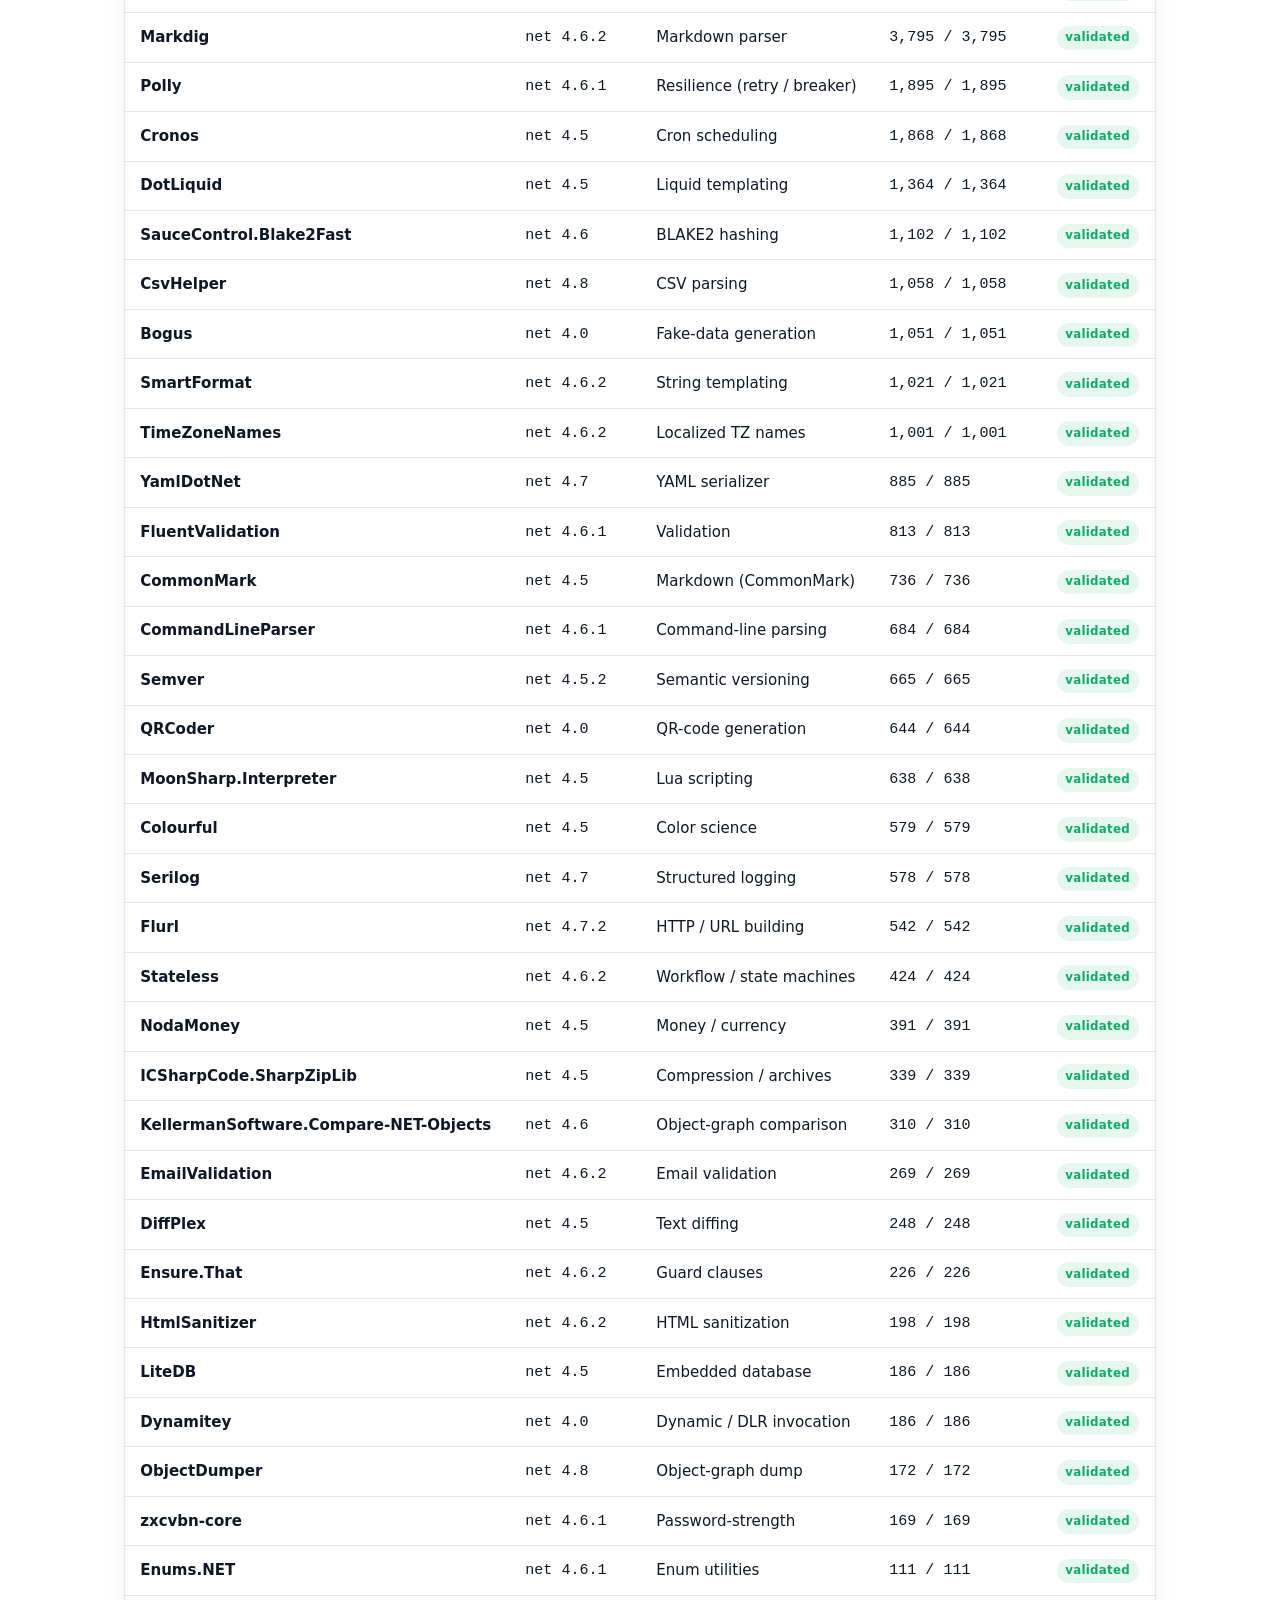
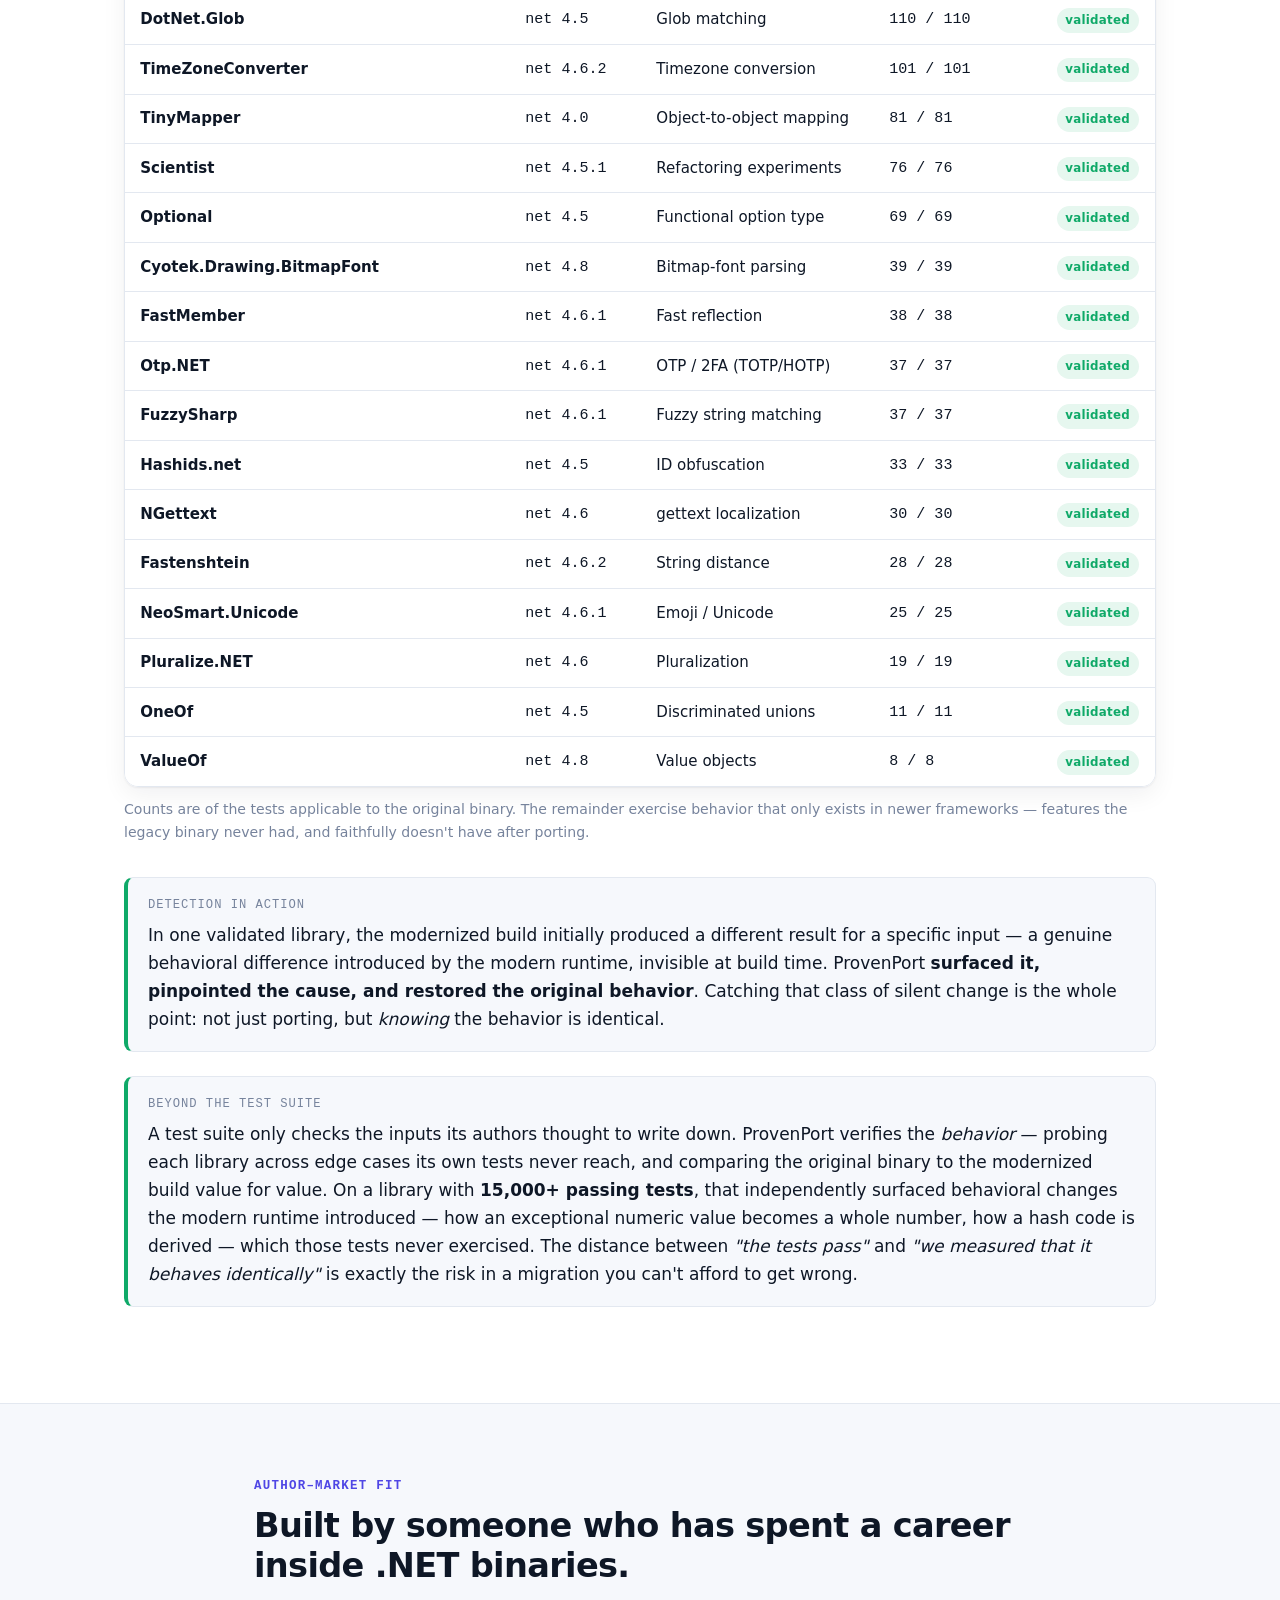
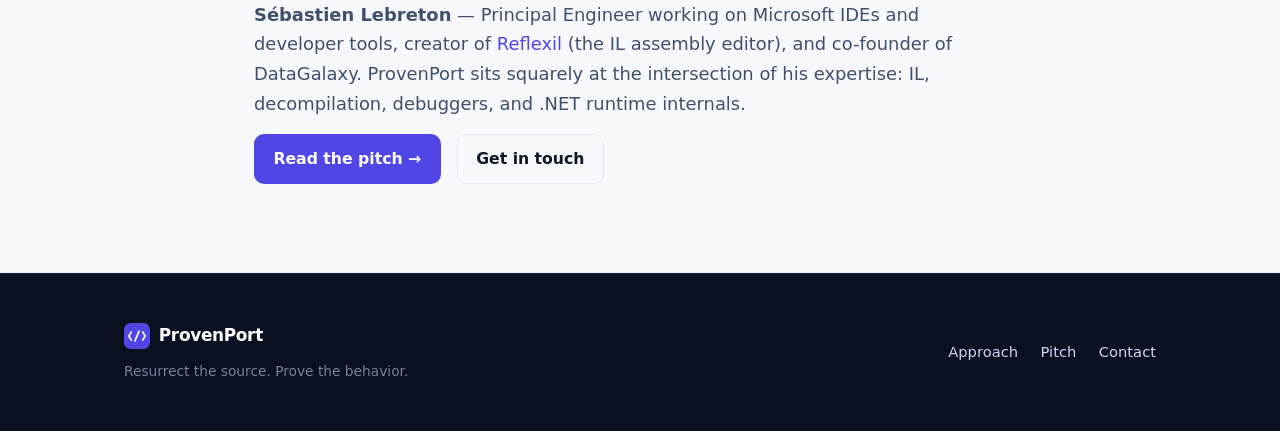
==== commit 1cccc444: "Generalize bio role to Microsoft IDEs and developer tools Co-authored-by: Copilot <223556219+Copilot" ====
--- a/index.html
+++ b/index.html
@@ -223,7 +223,7 @@
 <section class="tint" id="author"><div class="wrap narrow">
   <p class="kicker">Author–market fit</p>
   <h2>Built by someone who has spent a career inside .NET binaries.</h2>
-  <p class="section-lede"><strong>Sébastien Lebreton</strong> — Principal Engineer on Microsoft's Visual Studio Tools for Unity, creator of <a href="https://github.com/sailro/Reflexil">Reflexil</a> (the IL assembly editor), and co-founder of DataGalaxy. ProvenPort sits squarely at the intersection of his expertise: IL, decompilation, debuggers, and .NET runtime internals.</p>
+  <p class="section-lede"><strong>Sébastien Lebreton</strong> — Principal Engineer working on Microsoft IDEs and developer tools, creator of <a href="https://github.com/sailro/Reflexil">Reflexil</a> (the IL assembly editor), and co-founder of DataGalaxy. ProvenPort sits squarely at the intersection of his expertise: IL, decompilation, debuggers, and .NET runtime internals.</p>
   <p><a class="btn" href="pitch.html">Read the pitch →</a> &nbsp; <a class="btn secondary" href="mailto:hello@provenport.ai">Get in touch</a></p>
 </div></section>
 
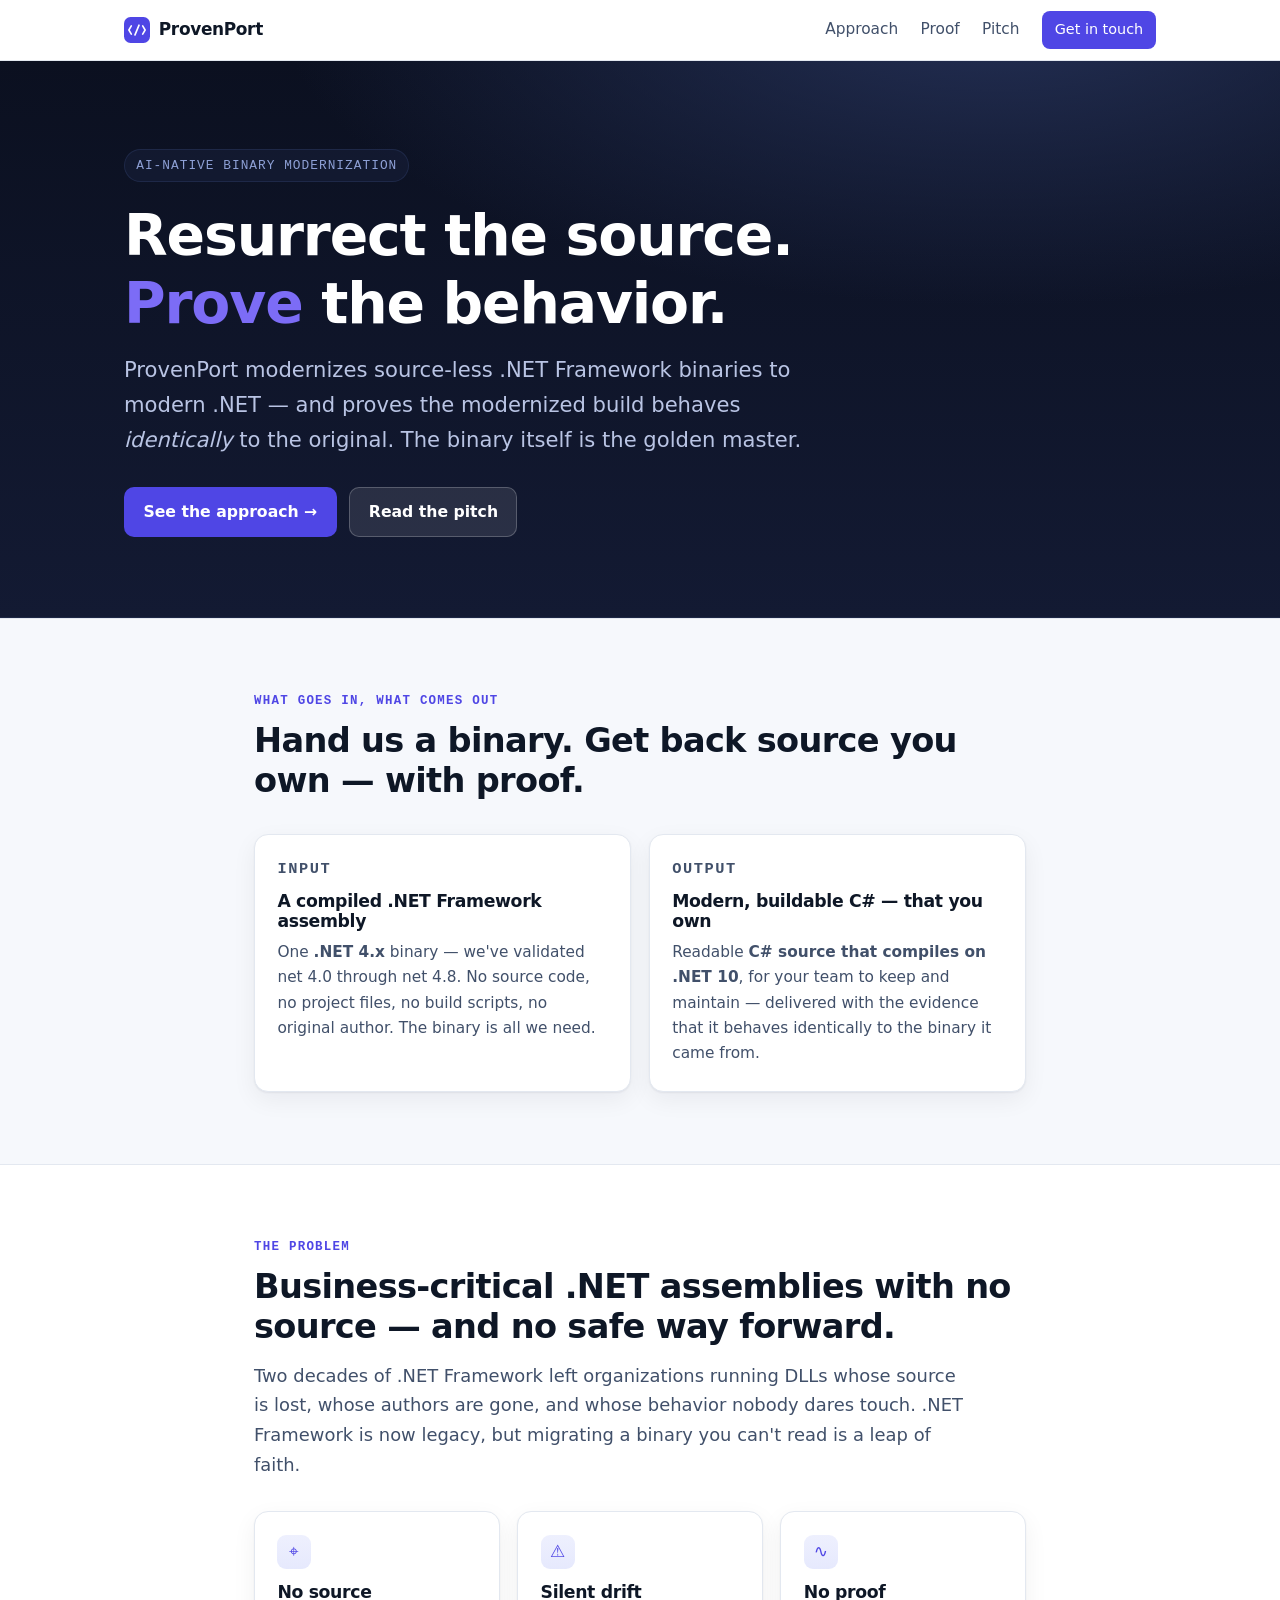
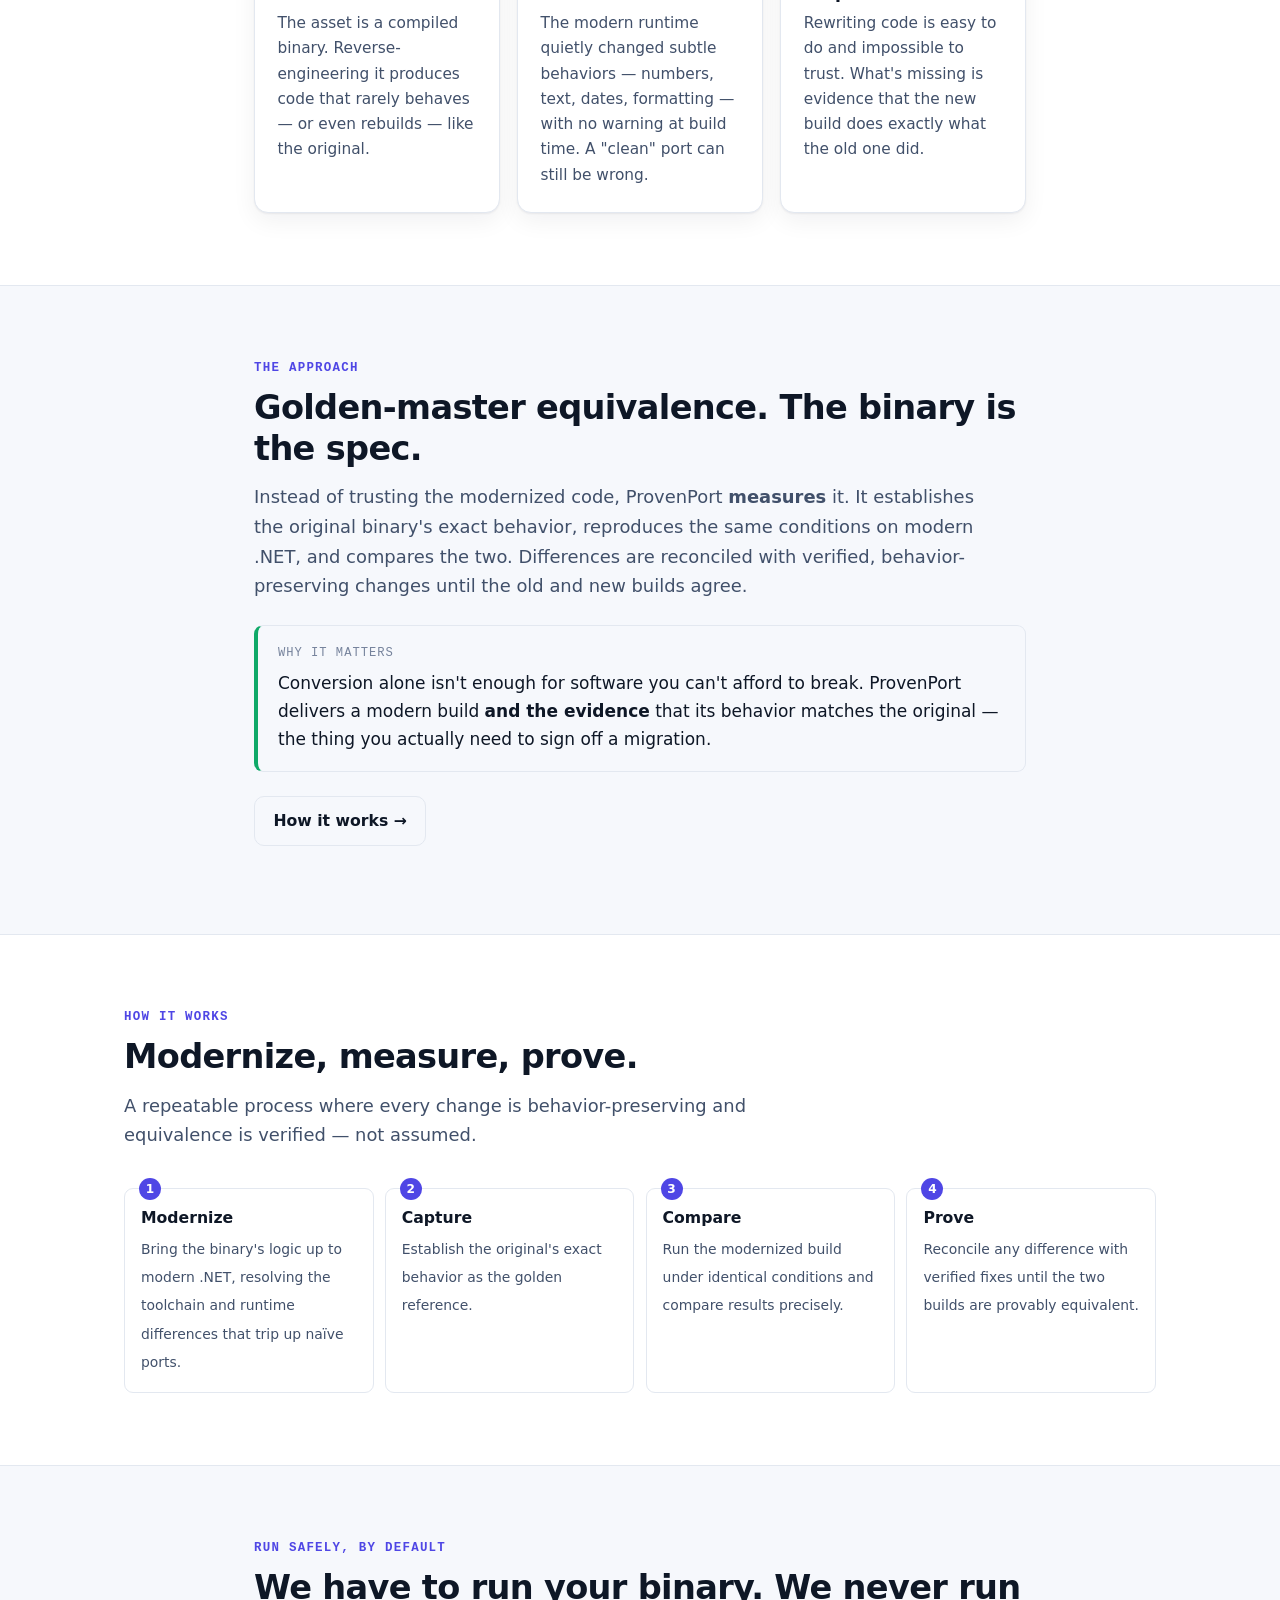
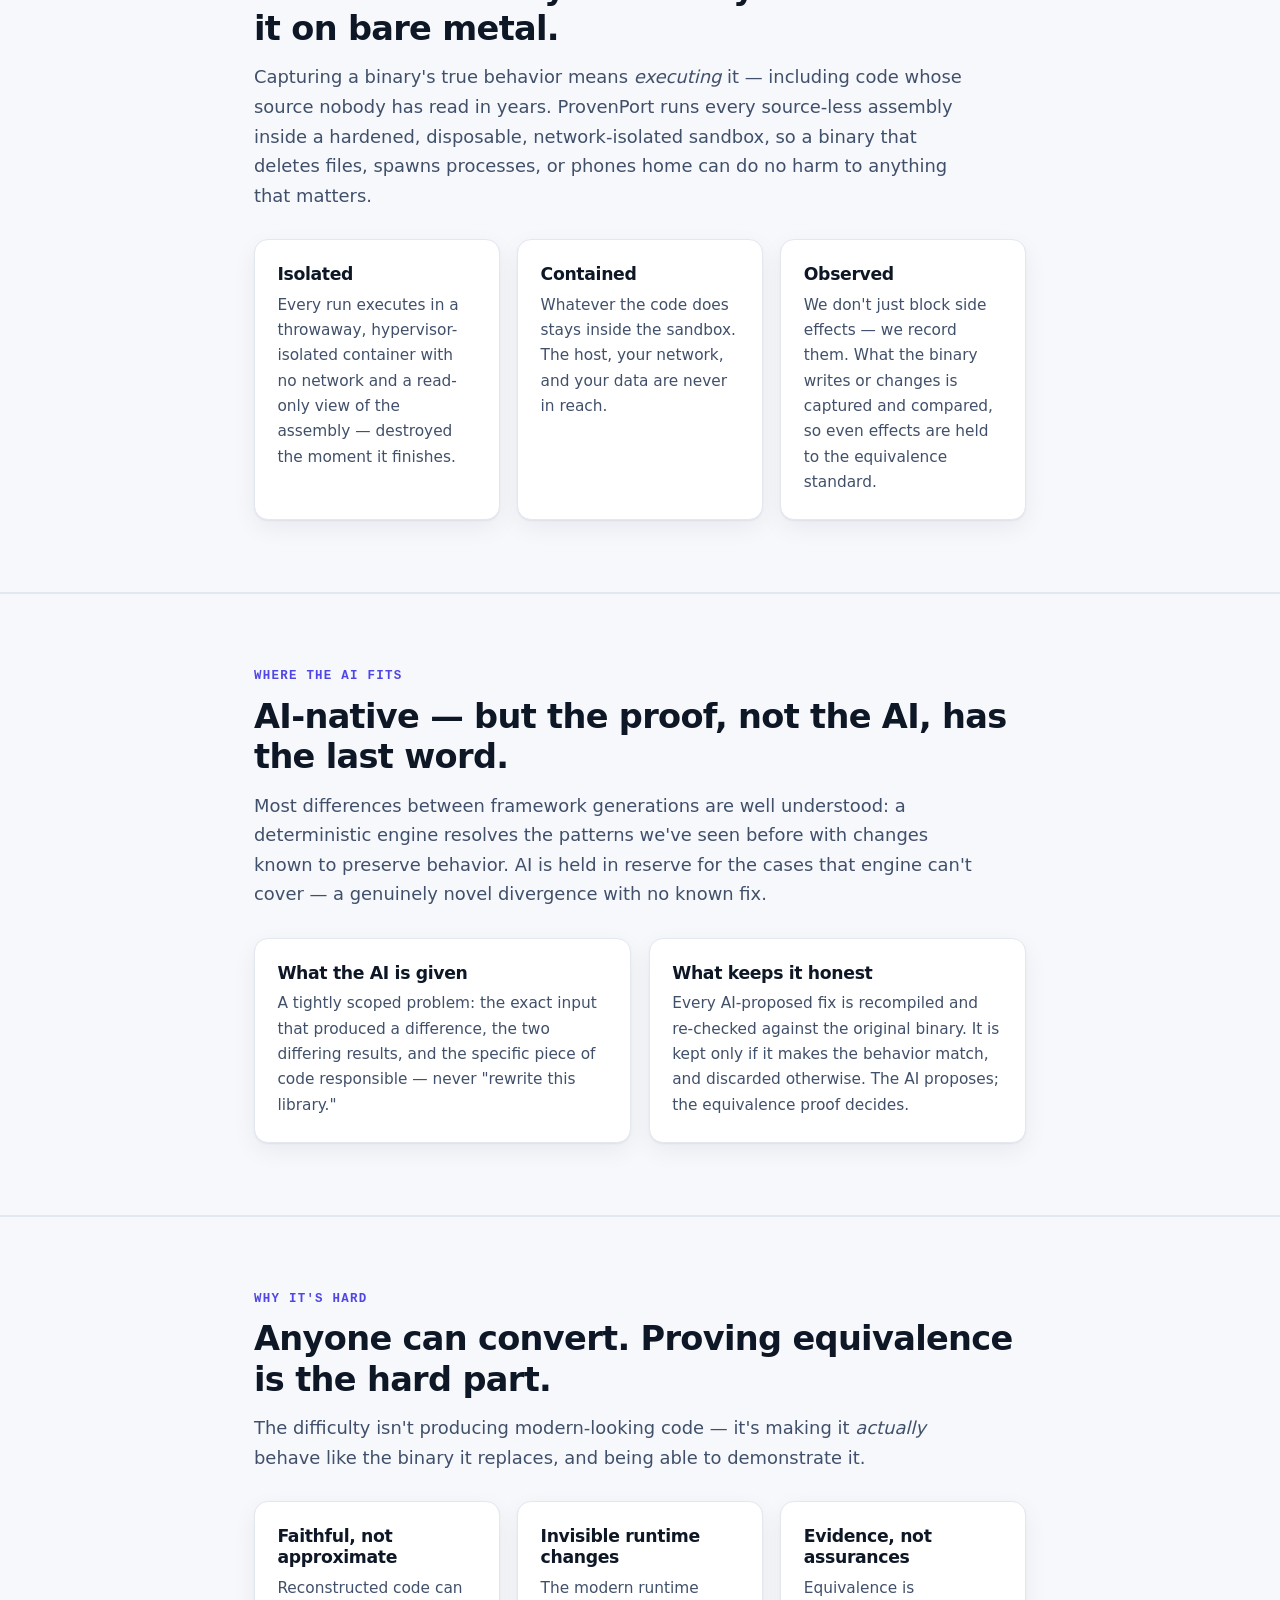
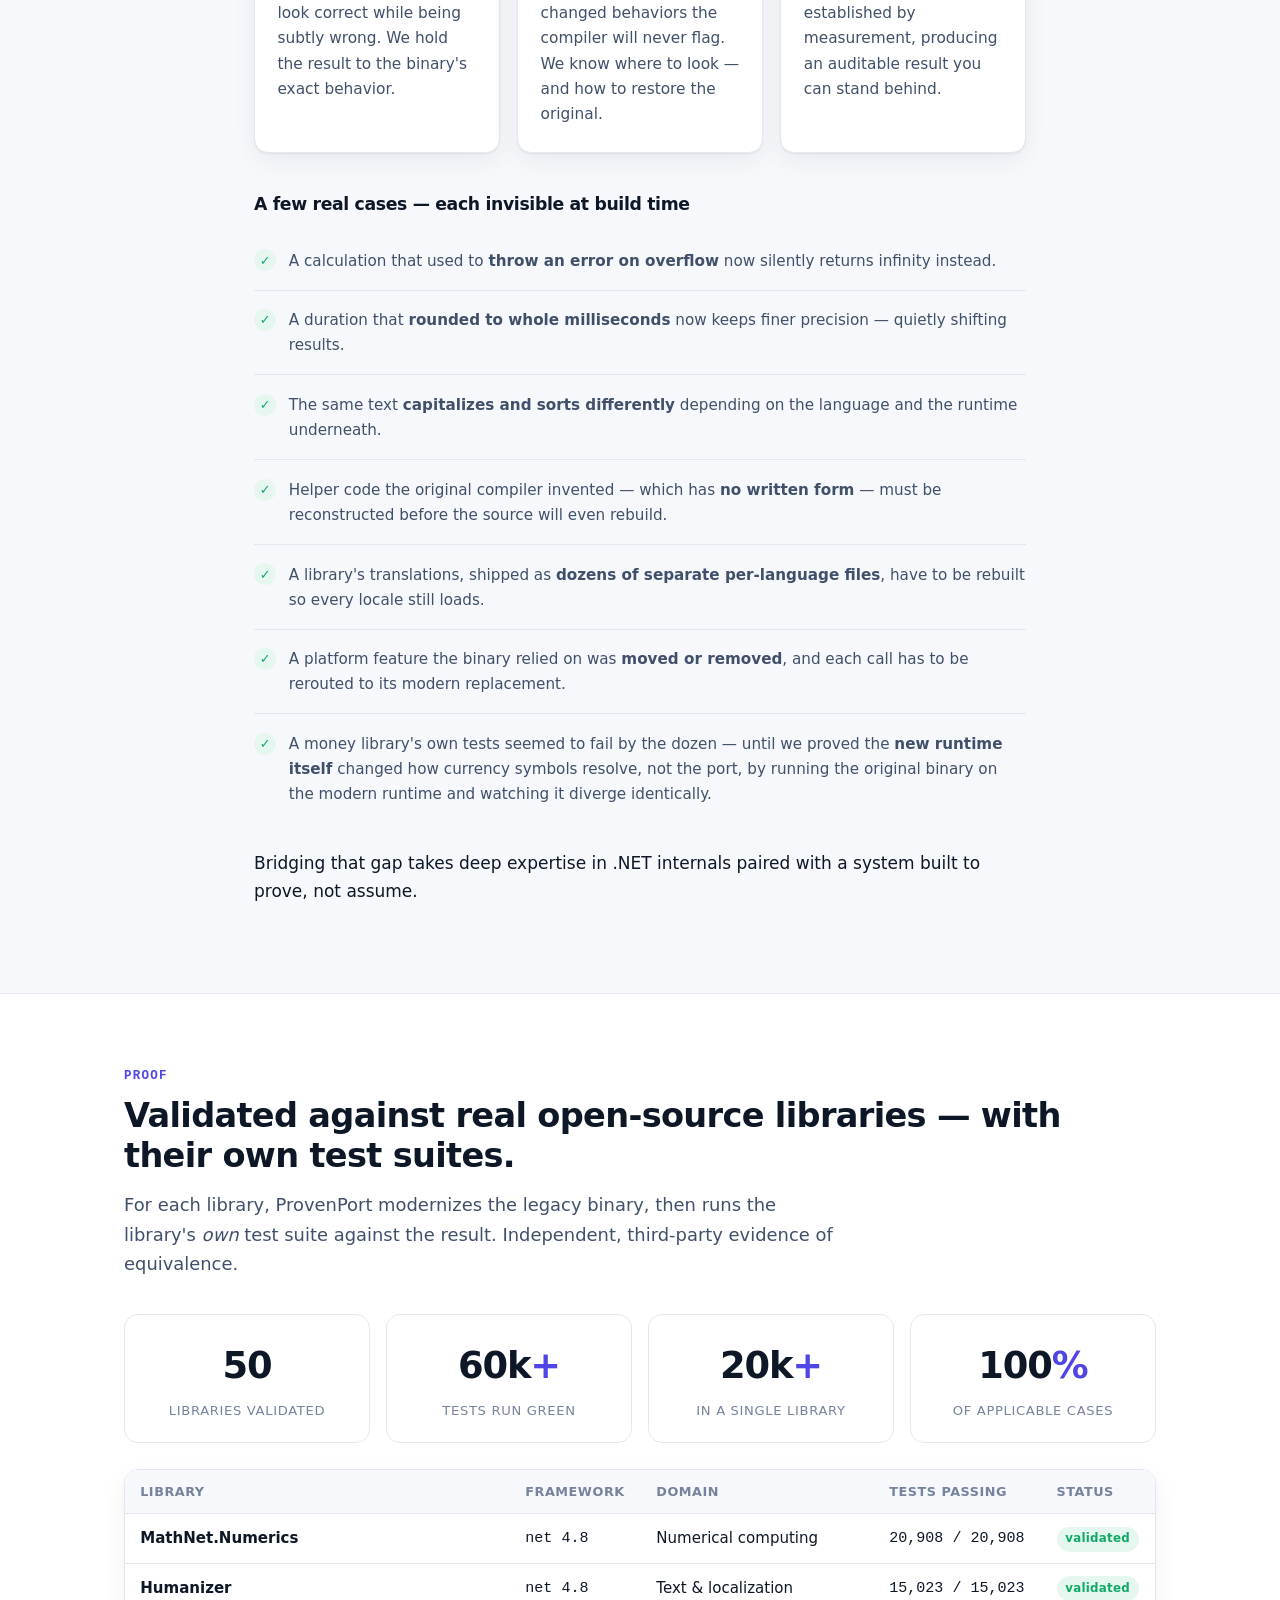
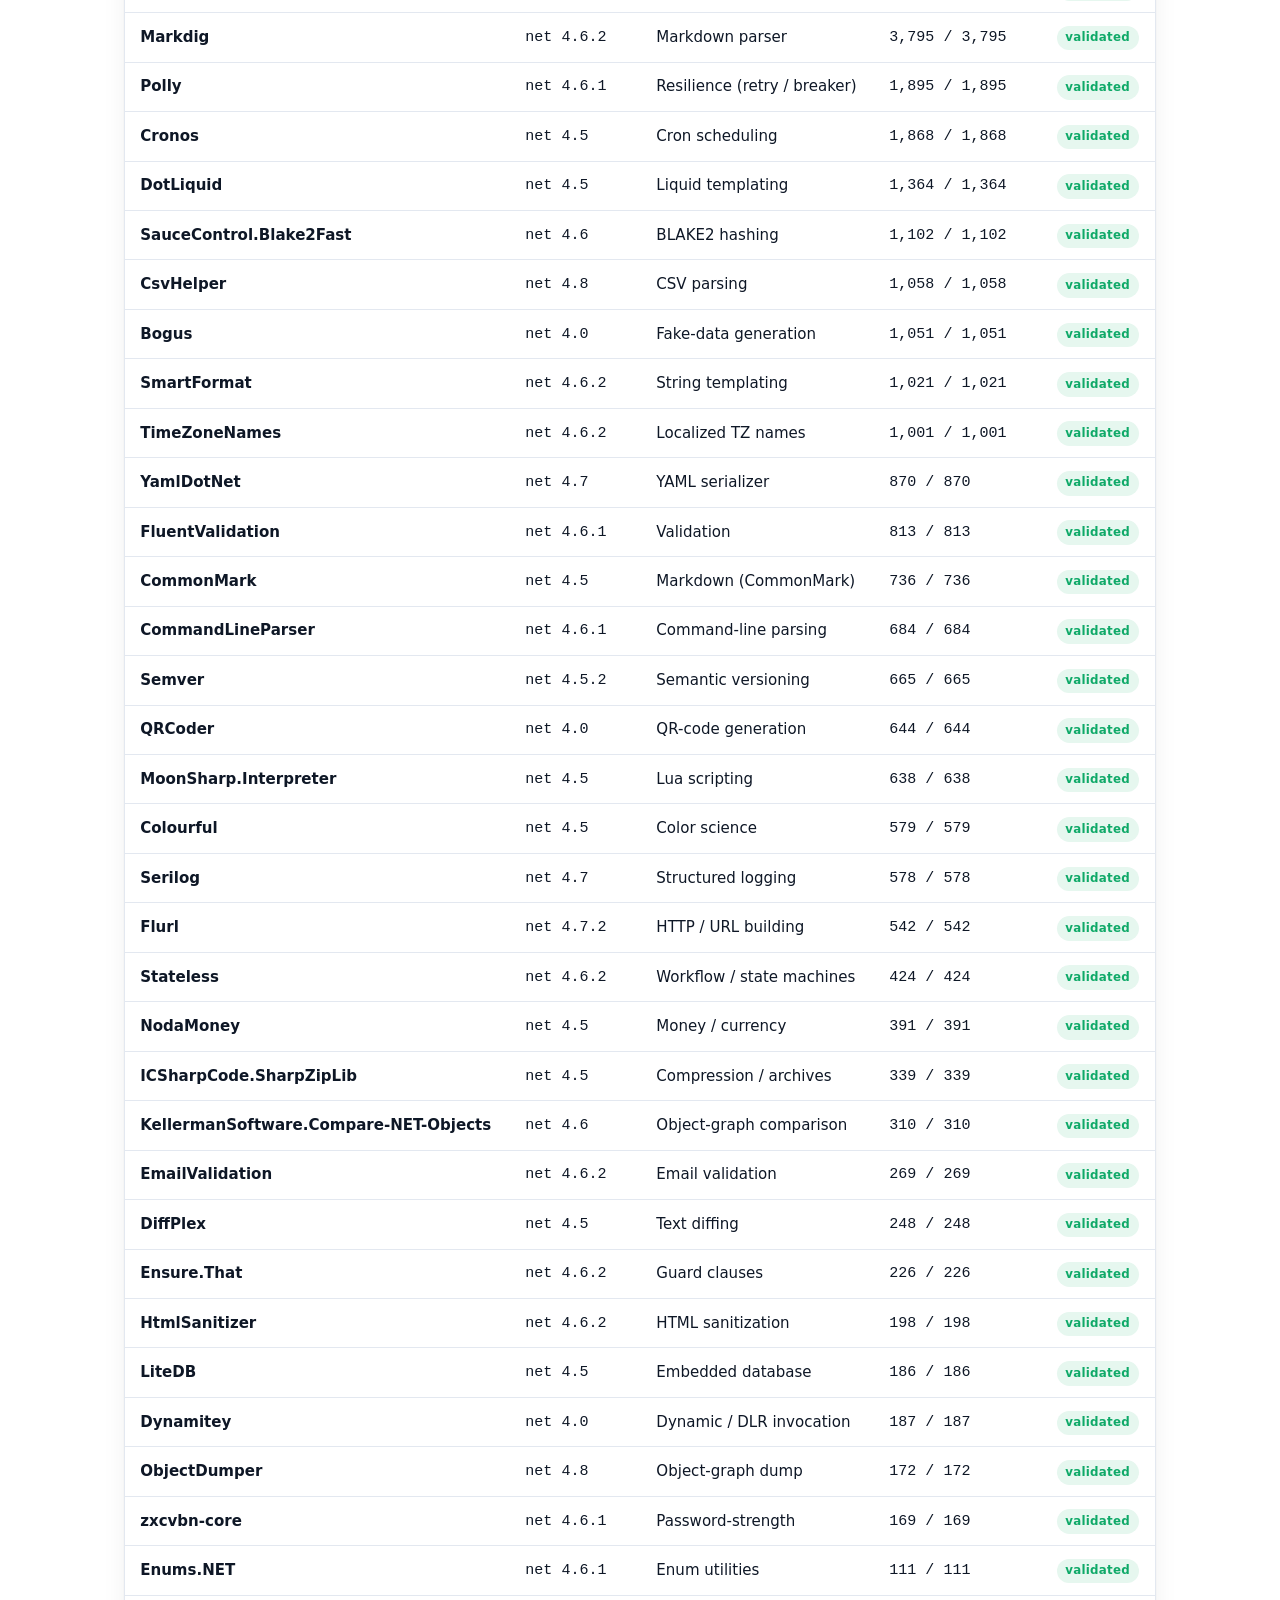
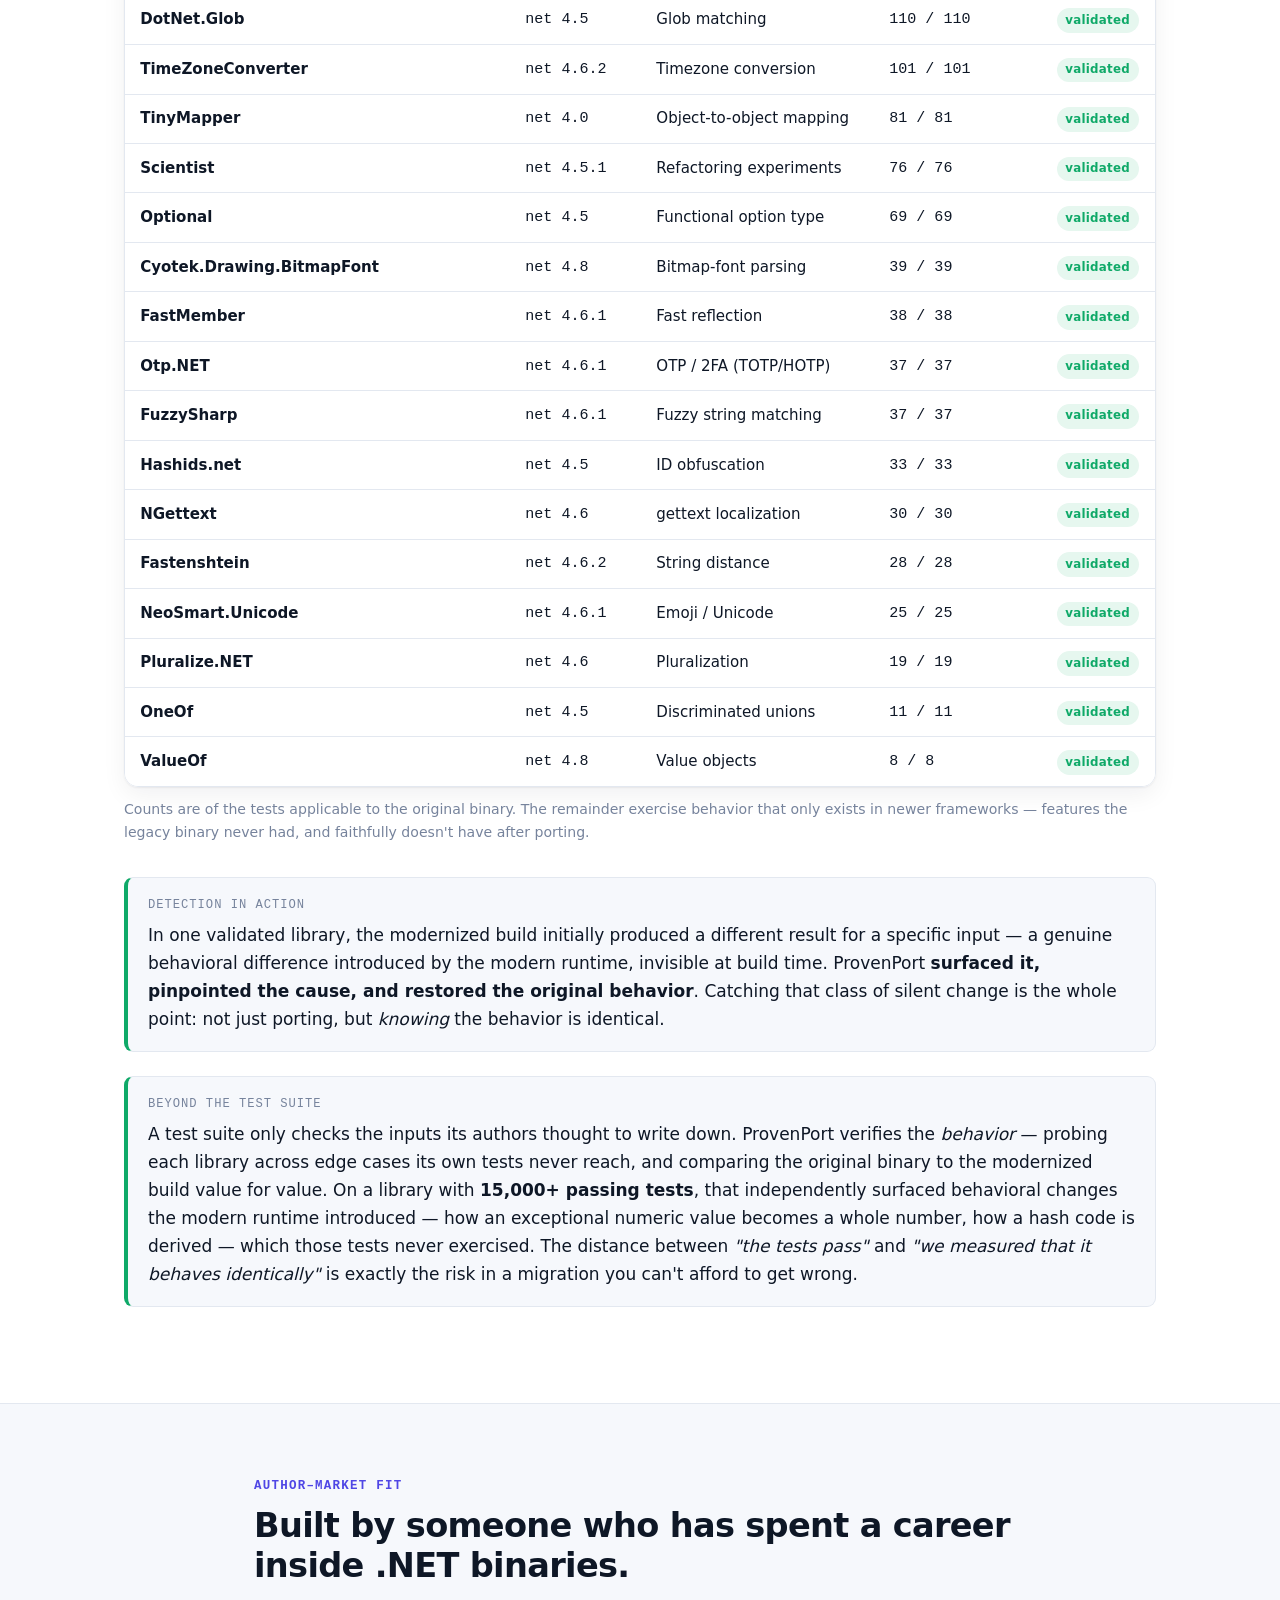
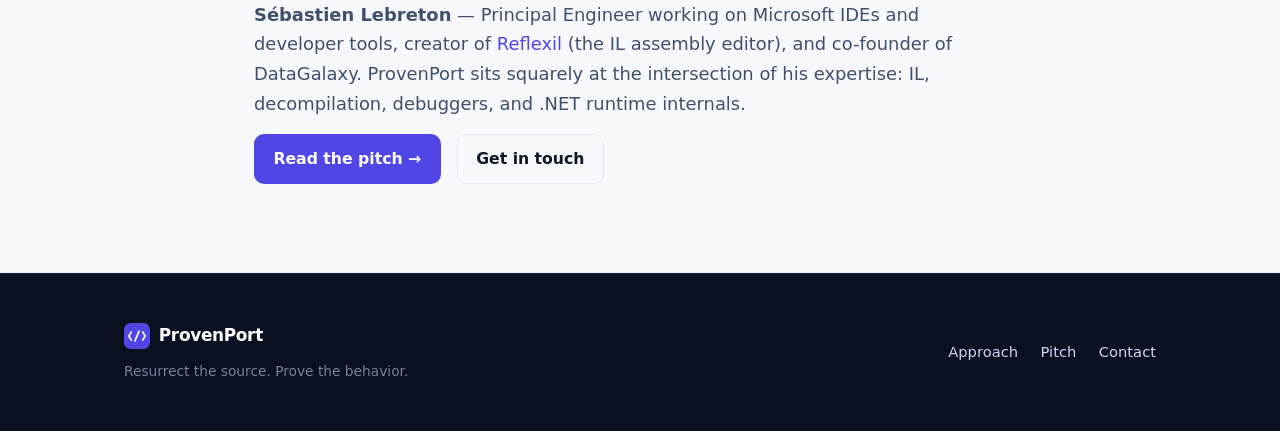
==== commit cf3c5f4b: "Update corpus validation counts Synchronize the public validation tables with the fresh corpus resul" ====
--- a/index.html
+++ b/index.html
@@ -164,7 +164,7 @@
         <tr><td><b>Bogus</b></td><td class="num">net 4.0</td><td>Fake-data generation</td><td class="num">1,051 / 1,051</td><td><span class="badge ok">validated</span></td></tr>
         <tr><td><b>SmartFormat</b></td><td class="num">net 4.6.2</td><td>String templating</td><td class="num">1,021 / 1,021</td><td><span class="badge ok">validated</span></td></tr>
         <tr><td><b>TimeZoneNames</b></td><td class="num">net 4.6.2</td><td>Localized TZ names</td><td class="num">1,001 / 1,001</td><td><span class="badge ok">validated</span></td></tr>
-        <tr><td><b>YamlDotNet</b></td><td class="num">net 4.7</td><td>YAML serializer</td><td class="num">885 / 885</td><td><span class="badge ok">validated</span></td></tr>
+        <tr><td><b>YamlDotNet</b></td><td class="num">net 4.7</td><td>YAML serializer</td><td class="num">870 / 870</td><td><span class="badge ok">validated</span></td></tr>
         <tr><td><b>FluentValidation</b></td><td class="num">net 4.6.1</td><td>Validation</td><td class="num">813 / 813</td><td><span class="badge ok">validated</span></td></tr>
         <tr><td><b>CommonMark</b></td><td class="num">net 4.5</td><td>Markdown (CommonMark)</td><td class="num">736 / 736</td><td><span class="badge ok">validated</span></td></tr>
         <tr><td><b>CommandLineParser</b></td><td class="num">net 4.6.1</td><td>Command-line parsing</td><td class="num">684 / 684</td><td><span class="badge ok">validated</span></td></tr>
@@ -183,7 +183,7 @@
         <tr><td><b>Ensure.That</b></td><td class="num">net 4.6.2</td><td>Guard clauses</td><td class="num">226 / 226</td><td><span class="badge ok">validated</span></td></tr>
         <tr><td><b>HtmlSanitizer</b></td><td class="num">net 4.6.2</td><td>HTML sanitization</td><td class="num">198 / 198</td><td><span class="badge ok">validated</span></td></tr>
         <tr><td><b>LiteDB</b></td><td class="num">net 4.5</td><td>Embedded database</td><td class="num">186 / 186</td><td><span class="badge ok">validated</span></td></tr>
-        <tr><td><b>Dynamitey</b></td><td class="num">net 4.0</td><td>Dynamic / DLR invocation</td><td class="num">186 / 186</td><td><span class="badge ok">validated</span></td></tr>
+        <tr><td><b>Dynamitey</b></td><td class="num">net 4.0</td><td>Dynamic / DLR invocation</td><td class="num">187 / 187</td><td><span class="badge ok">validated</span></td></tr>
         <tr><td><b>ObjectDumper</b></td><td class="num">net 4.8</td><td>Object-graph dump</td><td class="num">172 / 172</td><td><span class="badge ok">validated</span></td></tr>
         <tr><td><b>zxcvbn-core</b></td><td class="num">net 4.6.1</td><td>Password-strength</td><td class="num">169 / 169</td><td><span class="badge ok">validated</span></td></tr>
         <tr><td><b>Enums.NET</b></td><td class="num">net 4.6.1</td><td>Enum utilities</td><td class="num">111 / 111</td><td><span class="badge ok">validated</span></td></tr>
